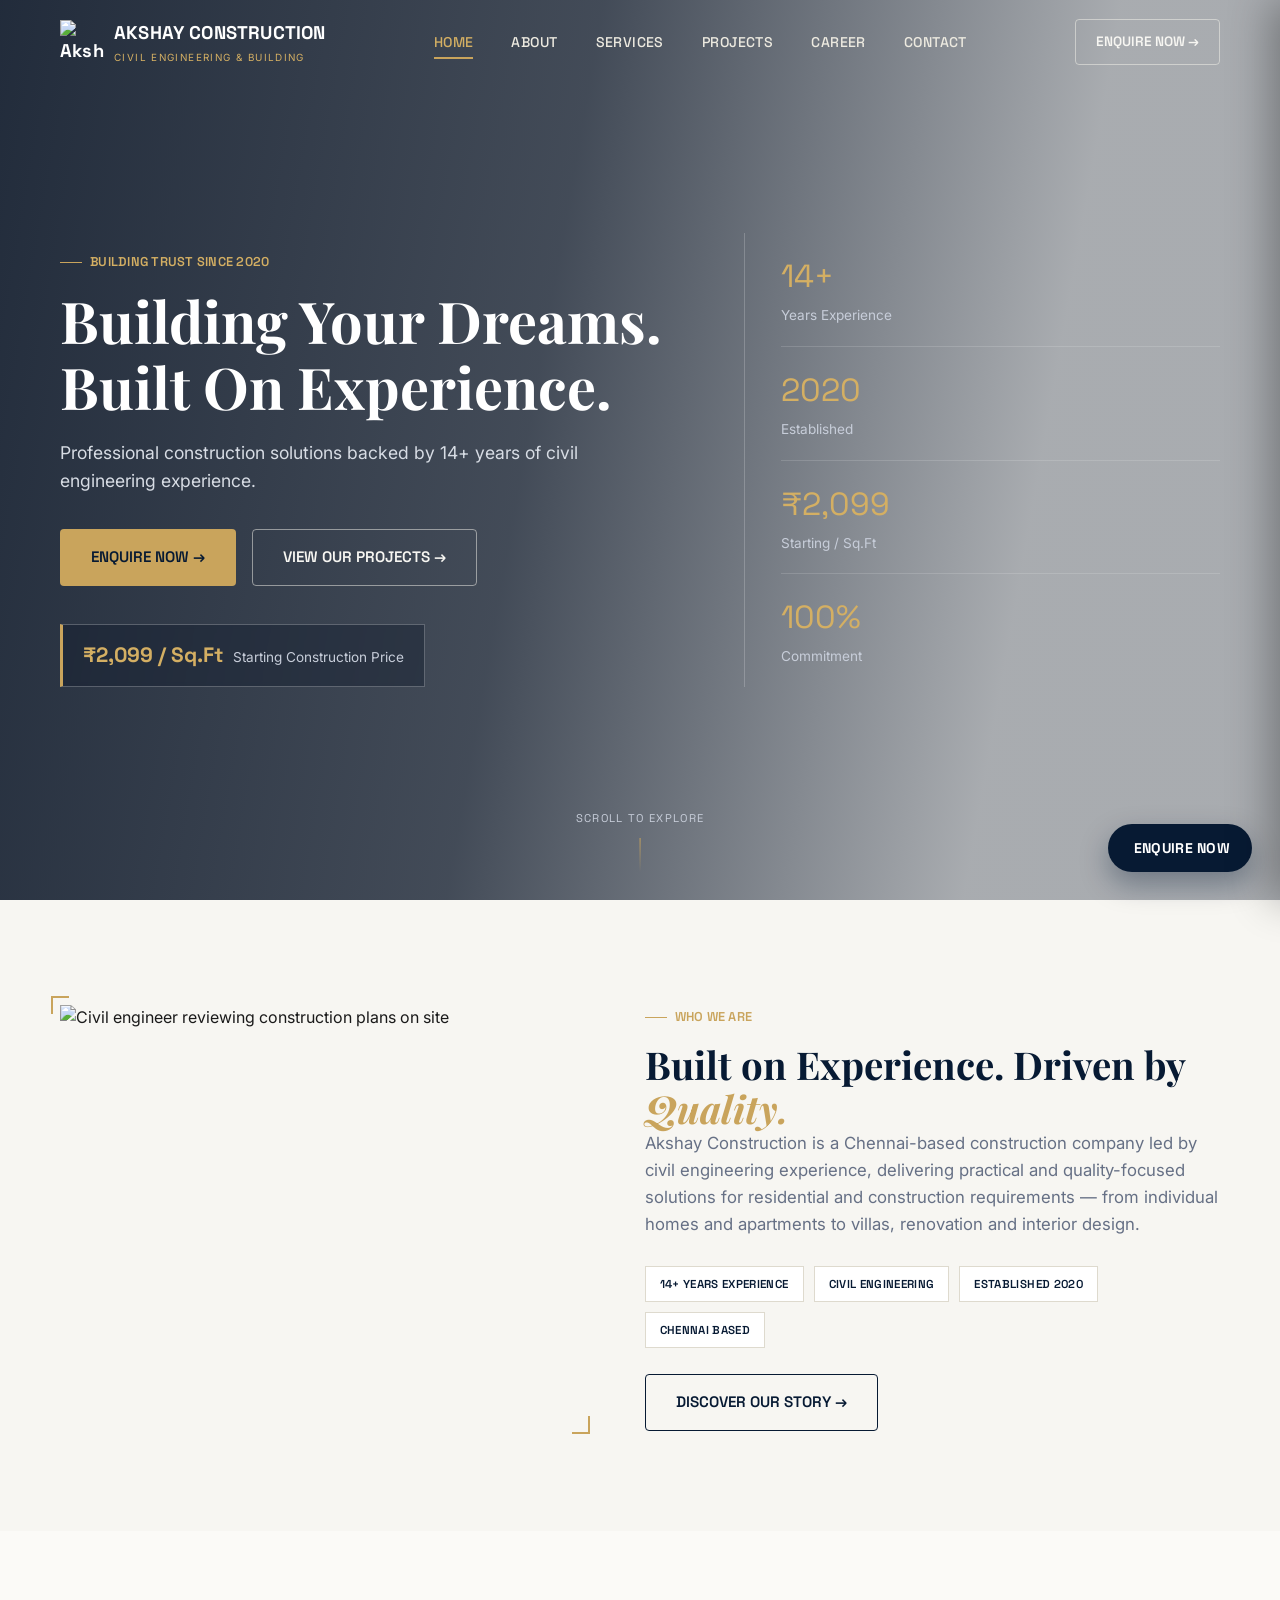
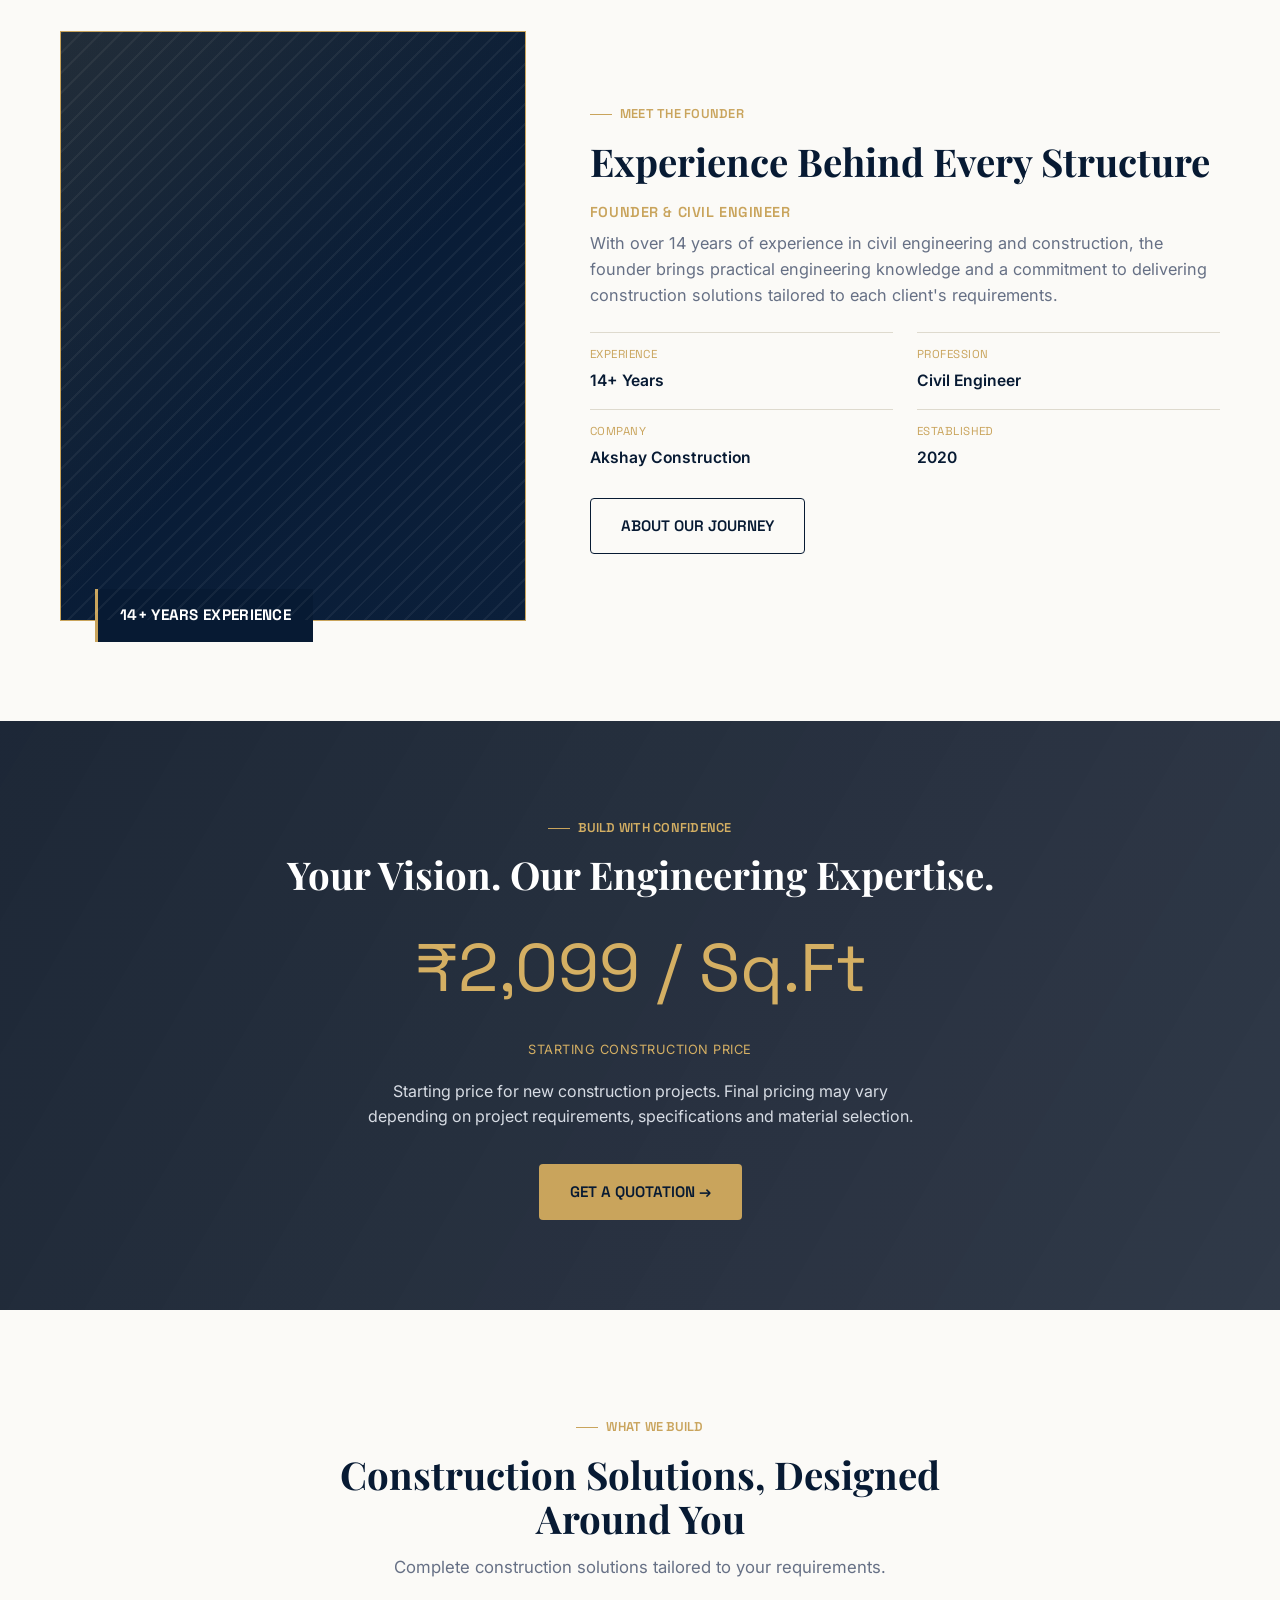
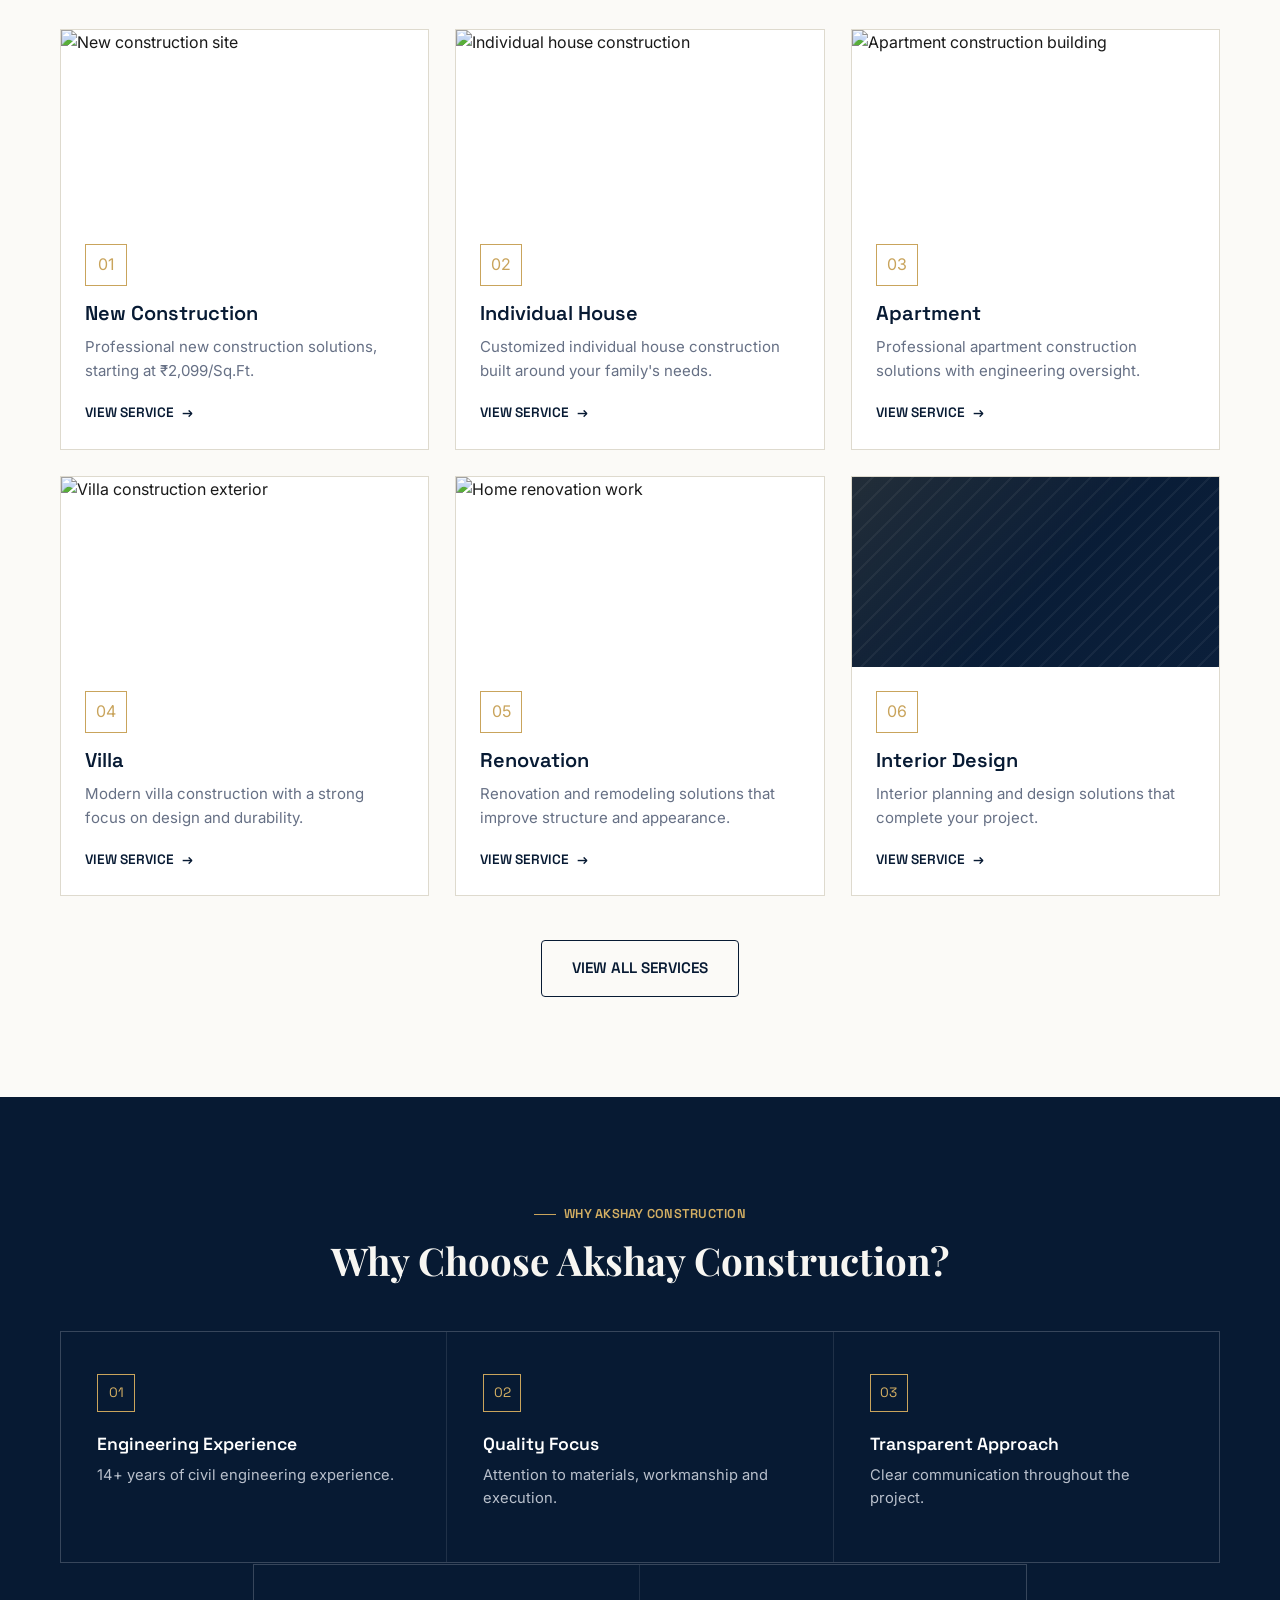
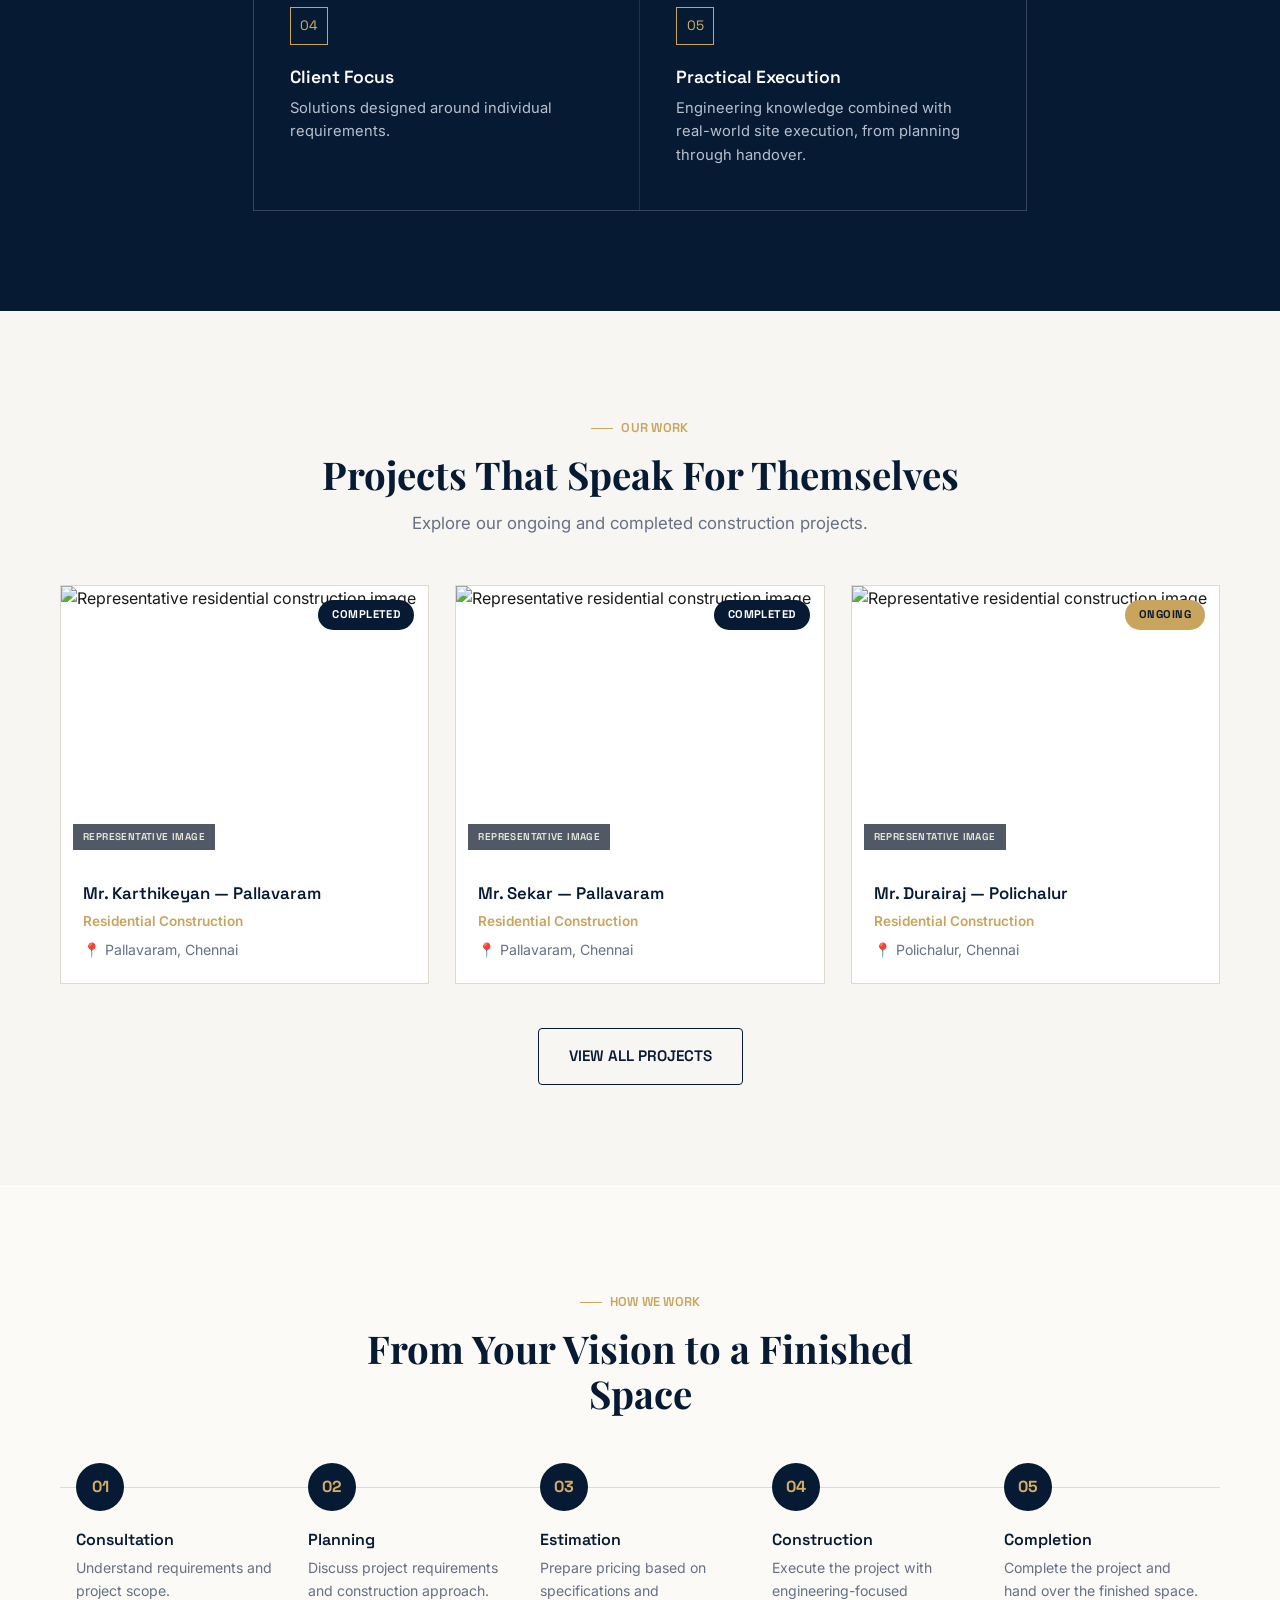
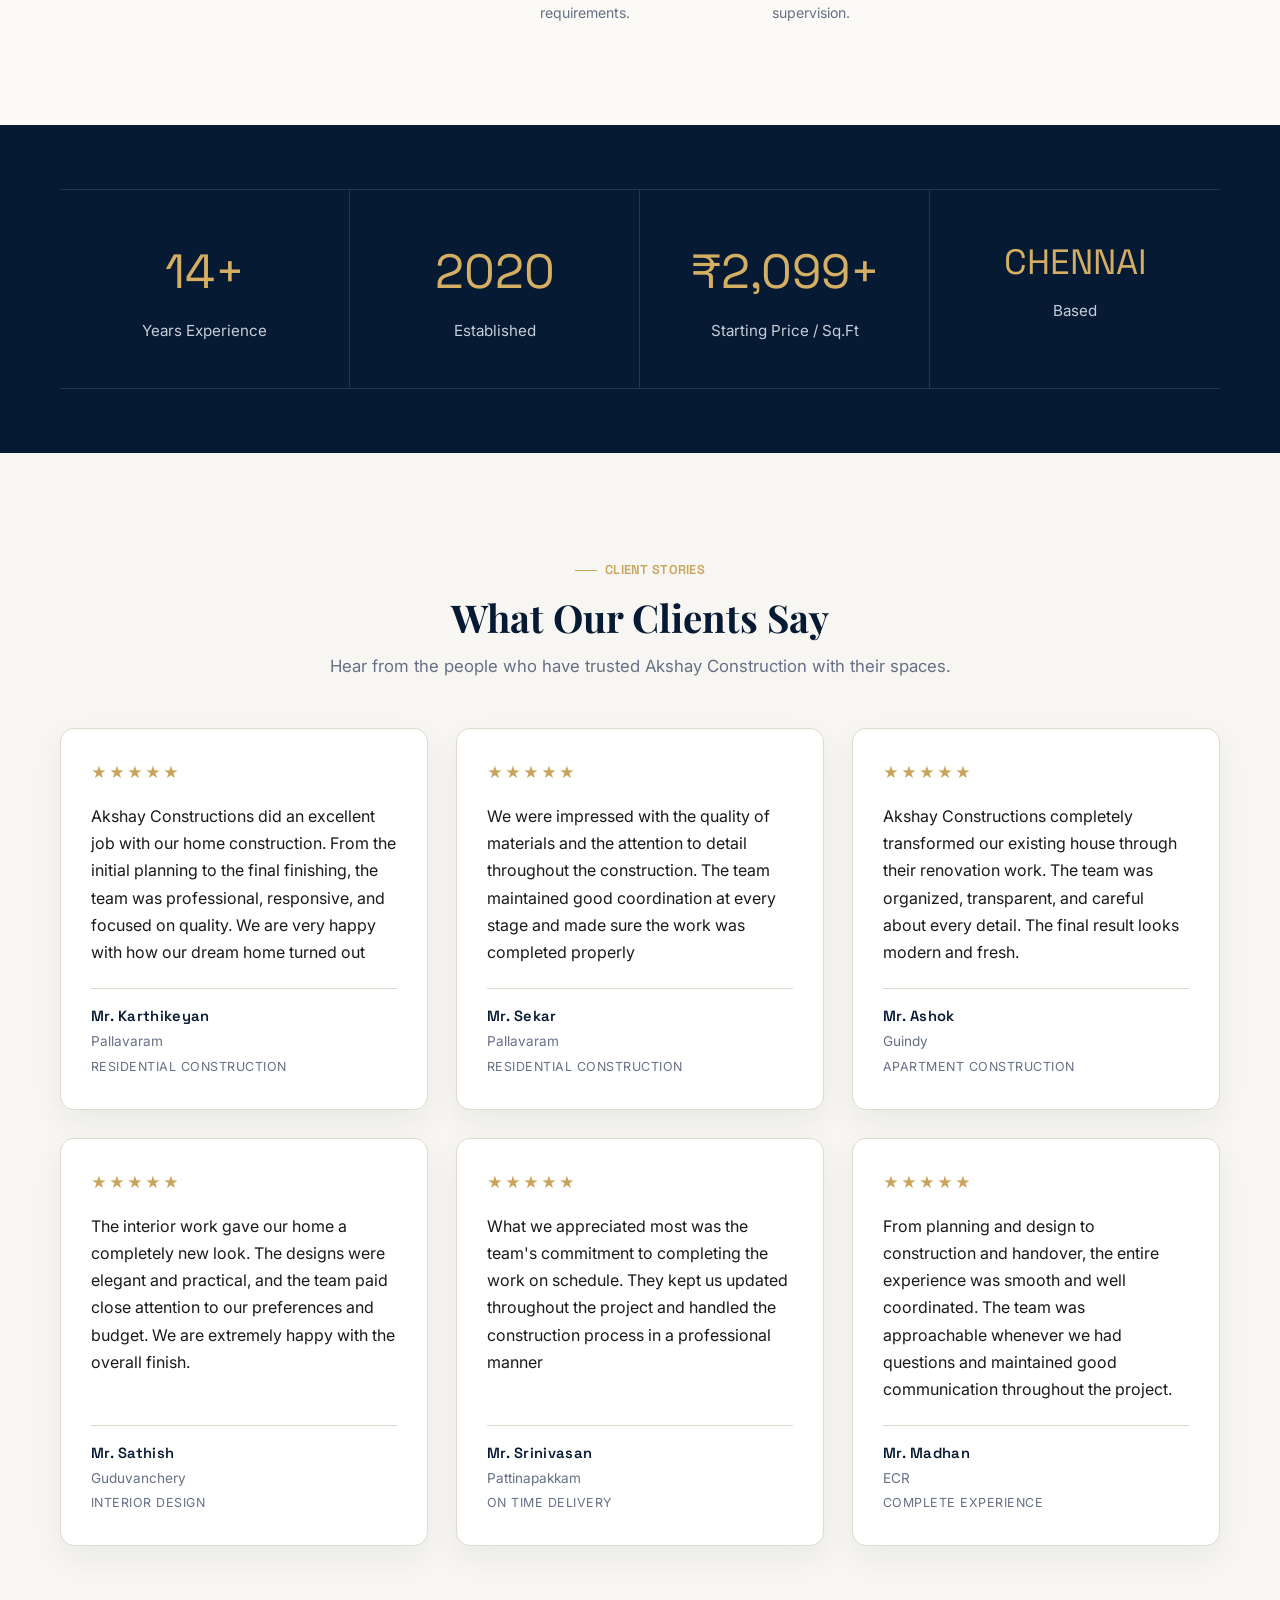
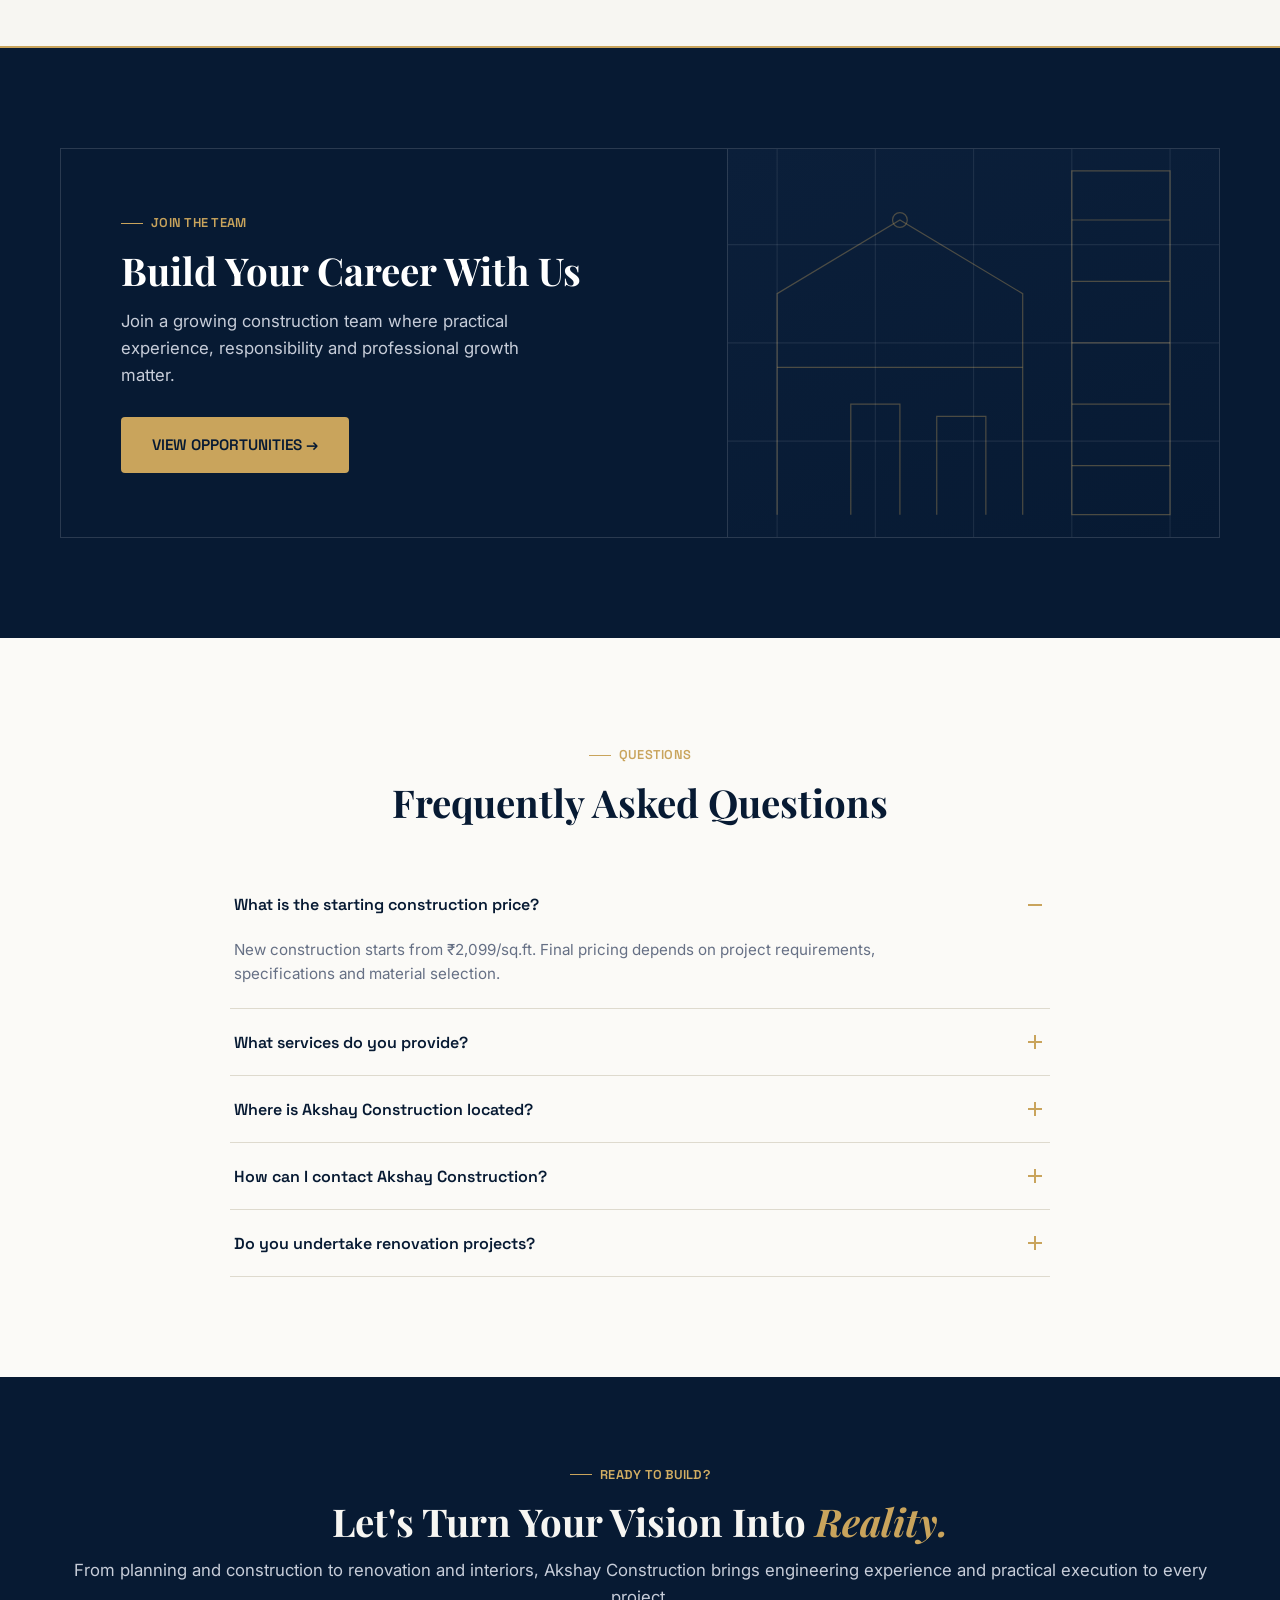
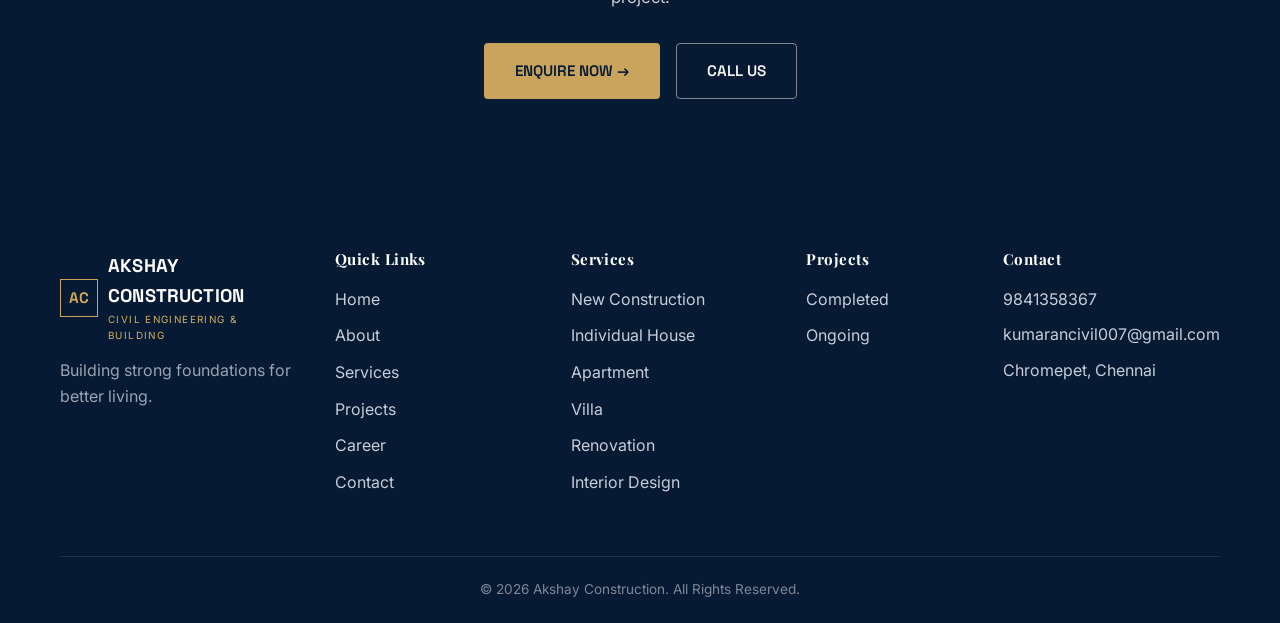
==== index.html @ 5a8a0b81 "Add files via upload" ====
<!DOCTYPE html>
<html lang="en">
<head>
<meta charset="UTF-8">
<meta name="viewport" content="width=device-width, initial-scale=1.0">
<title>Akshay Construction | House Construction &amp; Civil Contractor in Chennai</title>
<meta name="description" content="Akshay Construction is a Chennai-based civil construction company offering new construction, individual houses, apartments, villas, renovation and interior design services with 14+ years of civil engineering experience.">
<link rel="canonical" href="https://www.akshayconstruction.in/">

<meta property="og:type" content="website">
<meta property="og:title" content="Akshay Construction | House Construction & Civil Contractor in Chennai">
<meta property="og:description" content="Chennai-based civil construction company with 14+ years of civil engineering experience. New construction, renovation, villas, apartments &amp; interior design.">
<meta property="og:image" content="assets/images/home/hero.jpg">
<meta property="og:url" content="https://www.akshayconstruction.in/">
<meta name="twitter:card" content="summary_large_image">
<meta name="twitter:title" content="Akshay Construction | Civil Contractor in Chennai">
<meta name="twitter:description" content="New construction, individual houses, apartments, villas, renovation &amp; interior design in Chennai. 14+ years of civil engineering experience.">

<link rel="icon" href="images/logo1.jpeg" type="image/png">
<link rel="stylesheet" href="css/global.css">
<link rel="stylesheet" href="css/home.css">

<script type="application/ld+json">
{
  "@context": "https://schema.org",
  "@type": "GeneralContractor",
  "name": "Akshay Construction",
  "image": "assets/images/home/hero.jpg",
  "telephone": "+919841358367",
  "email": "kumarancivil007@gmail.com",
  "foundingDate": "2020",
  "address": {
    "@type": "PostalAddress",
    "streetAddress": "No. 7/18, Periyar Nagar 2nd Cross Street A, Kumarapuram",
    "addressLocality": "Chromepet, Chennai",
    "postalCode": "600044",
    "addressRegion": "Tamil Nadu",
    "addressCountry": "IN"
  },
  "areaServed": "Chennai, Tamil Nadu",
  "priceRange": "₹2,099/Sq.Ft onwards"
}
</script>
<script type="application/ld+json">
{
  "@context": "https://schema.org",
  "@type": "FAQPage",
  "mainEntity": [
    {"@type":"Question","name":"What is the starting construction price?","acceptedAnswer":{"@type":"Answer","text":"New construction starts from ₹2,099/sq.ft. Final pricing depends on project requirements, specifications and material selection."}},
    {"@type":"Question","name":"What services do you provide?","acceptedAnswer":{"@type":"Answer","text":"New construction, individual house construction, apartment construction, villa construction, renovation and interior design."}},
    {"@type":"Question","name":"Where is Akshay Construction located?","acceptedAnswer":{"@type":"Answer","text":"Akshay Construction is based in Kumarapuram, Chromepet, Chennai."}},
    {"@type":"Question","name":"How can I contact Akshay Construction?","acceptedAnswer":{"@type":"Answer","text":"You can call 9841358367, email kumarancivil007@gmail.com or contact the company through WhatsApp."}},
    {"@type":"Question","name":"Do you undertake renovation projects?","acceptedAnswer":{"@type":"Answer","text":"Yes. Renovation is one of the company's listed services."}}
  ]
}
</script>
</head>
<body class="page-home">

<!-- ================= NAVBAR ================= -->
<header class="navbar">
  <div class="container">
    <a href="index.html" class="brand">
      <img src="images/logo1.jpeg" alt="Akshay Construction Logo" class="brand-logo">
      <span>AKSHAY CONSTRUCTION<small>CIVIL ENGINEERING &amp; BUILDING</small></span>
    </a>
    <nav class="nav-links">
      <a href="index.html" class="active">HOME</a>
      <a href="about.html">ABOUT</a>
      <a href="services.html">SERVICES</a>
      <a href="projects.html">PROJECTS</a>
      <a href="career.html">CAREER</a>
      <a href="contact.html">CONTACT</a>
    </nav>
    <div class="nav-cta">
      <a href="contact.html" class="btn btn--outline-light btn--sm">ENQUIRE NOW &rarr;</a>
      <button class="hamburger" aria-label="Open menu"><span></span><span></span><span></span></button>
    </div>
  </div>
</header>

<div class="drawer-overlay"></div>
<aside class="mobile-drawer">
  <button class="drawer-close" aria-label="Close menu">&times;</button>
  <a href="index.html">HOME</a>
  <a href="about.html">ABOUT</a>
  <a href="services.html">SERVICES</a>
  <a href="projects.html">PROJECTS</a>
  <a href="career.html">CAREER</a>
  <a href="contact.html">CONTACT</a>
  <a href="tel:9841358367" class="btn btn--outline-light btn--block drawer-cta">CALL NOW</a>
  <a href="https://wa.me/919841358367?text=Hello%20Akshay%20Construction%2C%20I%20am%20interested%20in%20your%20construction%20services.%20I%20would%20like%20to%20know%20more%20about%20your%20services%20and%20quotation." class="btn btn--whatsapp btn--block" style="margin-top:10px;">WHATSAPP US</a>
</aside>

<!-- ================= HERO ================= -->
<section class="hero">
  <div class="container hero-grid">
    <div class="hero-copy">
      <span class="tag on-dark">BUILDING TRUST SINCE 2020</span>
      <h1>Building Your Dreams.<br>Built On Experience.</h1>
      <p class="lede">Professional construction solutions backed by 14+ years of civil engineering experience.</p>
      <div class="btn-row">
        <a href="contact.html" class="btn btn--gold">ENQUIRE NOW &rarr;</a>
        <a href="projects.html" class="btn btn--outline-light">VIEW OUR PROJECTS &rarr;</a>
      </div>
      <div class="hero-price">
        <strong>₹2,099 / Sq.Ft</strong>
        <span>Starting Construction Price</span>
      </div>
    </div>
    <div class="hero-stats">
      <div class="hero-stat"><span class="num">14+</span><span class="label">Years Experience</span></div>
      <div class="hero-stat"><span class="num">2020</span><span class="label">Established</span></div>
      <div class="hero-stat"><span class="num">₹2,099</span><span class="label">Starting / Sq.Ft</span></div>
      <div class="hero-stat"><span class="num">100%</span><span class="label">Commitment</span></div>
    </div>
  </div>
  <a href="#about-preview" class="scroll-cue" aria-label="Scroll to explore">
    <span>SCROLL TO EXPLORE</span>
    <span class="scroll-cue-line"></span>
  </a>
</section>

<!-- ================= ABOUT PREVIEW ================= -->
<section class="section section--alt" id="about-preview">
  <div class="container about-preview">
    <div class="about-preview-media tick-frame reveal">
      <img src="https://images.unsplash.com/photo-1581094794329-c8112a89af12?q=80&w=1200&auto=format&fit=crop" alt="Civil engineer reviewing construction plans on site">
    </div>
    <div class="about-preview-text reveal">
      <span class="tag">WHO WE ARE</span>
      <h2>Built on Experience. Driven by <span class="accent">Quality.</span></h2>
      <p>Akshay Construction is a Chennai-based construction company led by civil engineering experience, delivering practical and quality-focused solutions for residential and construction requirements — from individual homes and apartments to villas, renovation and interior design.</p>
      <div class="mini-highlights">
        <span>14+ YEARS EXPERIENCE</span>
        <span>CIVIL ENGINEERING</span>
        <span>ESTABLISHED 2020</span>
        <span>CHENNAI BASED</span>
      </div>
      <a href="about.html" class="btn btn--outline">DISCOVER OUR STORY &rarr;</a>
    </div>
  </div>
</section>

<!-- ================= FOUNDER ================= -->
<section class="section">
  <div class="container founder-section">
    <div class="founder-portrait-wrap reveal">
      <img src="images/founder.png" alt="Founder and Civil Engineer of Akshay Construction" loading="lazy">
      <div class="founder-badge">14+ YEARS EXPERIENCE</div>
    </div>
    <div class="founder-info reveal">
      <span class="tag">MEET THE FOUNDER</span>
      <h2>Experience Behind Every Structure</h2>
      <p class="role">FOUNDER &amp; CIVIL ENGINEER</p>
      <p class="desc">With over 14 years of experience in civil engineering and construction, the founder brings practical engineering knowledge and a commitment to delivering construction solutions tailored to each client's requirements.</p>
      <div class="founder-facts">
        <div><span class="f-label">EXPERIENCE</span><span class="f-value">14+ Years</span></div>
        <div><span class="f-label">PROFESSION</span><span class="f-value">Civil Engineer</span></div>
        <div><span class="f-label">COMPANY</span><span class="f-value">Akshay Construction</span></div>
        <div><span class="f-label">ESTABLISHED</span><span class="f-value">2020</span></div>
      </div>
      <a href="about.html" class="btn btn--outline">ABOUT OUR JOURNEY</a>
    </div>
  </div>
</section>

<!-- ================= FEATURED PRICE ================= -->
<section class="pricing-cta">
  <div class="container">
    <span class="tag on-dark" style="justify-content:center;">BUILD WITH CONFIDENCE</span>
    <h2>Your Vision. Our Engineering Expertise.</h2>
    <div class="price-big">₹2,099 / Sq.Ft</div>
    <p class="support" style="text-transform:uppercase;letter-spacing:0.04em;font-size:0.8rem;color:var(--gold-light);margin-bottom:18px;">Starting Construction Price</p>
    <p class="support">Starting price for new construction projects. Final pricing may vary depending on project requirements, specifications and material selection.</p>
    <div class="btn-row" style="justify-content:center;">
      <a href="contact.html" class="btn btn--gold">GET A QUOTATION &rarr;</a>
    </div>
  </div>
</section>

<!-- ================= SERVICES PREVIEW ================= -->
<section class="section">
  <div class="container">
    <div class="section-head center reveal">
      <span class="tag">WHAT WE BUILD</span>
      <h2>Construction Solutions, Designed Around You</h2>
      <p>Complete construction solutions tailored to your requirements.</p>
    </div>
    <div class="services-grid">
      <article class="service-card reveal">
        <div class="service-card-media"><img src="https://images.unsplash.com/photo-1503387762-592deb58ef4e?q=80&w=800&auto=format&fit=crop" alt="New construction site"></div>
        <div class="service-card-body">
          <div class="service-icon">01</div>
          <h3>New Construction</h3>
          <p>Professional new construction solutions, starting at ₹2,099/Sq.Ft.</p>
          <a href="services.html" class="service-link">VIEW SERVICE <span class="arrow">&rarr;</span></a>
        </div>
      </article>
      <article class="service-card reveal">
        <div class="service-card-media"><img src="https://images.unsplash.com/photo-1600585154340-be6161a56a0c?q=80&w=800&auto=format&fit=crop" alt="Individual house construction"></div>
        <div class="service-card-body">
          <div class="service-icon">02</div>
          <h3>Individual House</h3>
          <p>Customized individual house construction built around your family's needs.</p>
          <a href="services.html" class="service-link">VIEW SERVICE <span class="arrow">&rarr;</span></a>
        </div>
      </article>
      <article class="service-card reveal">
        <div class="service-card-media"><img src="https://images.unsplash.com/photo-1545324418-cc1a3fa10c00?q=80&w=800&auto=format&fit=crop" alt="Apartment construction building"></div>
        <div class="service-card-body">
          <div class="service-icon">03</div>
          <h3>Apartment</h3>
          <p>Professional apartment construction solutions with engineering oversight.</p>
          <a href="services.html" class="service-link">VIEW SERVICE <span class="arrow">&rarr;</span></a>
        </div>
      </article>
      <article class="service-card reveal">
        <div class="service-card-media"><img src="https://images.unsplash.com/photo-1600566753190-17f0baa2a6c3?q=80&w=800&auto=format&fit=crop" alt="Villa construction exterior"></div>
        <div class="service-card-body">
          <div class="service-icon">04</div>
          <h3>Villa</h3>
          <p>Modern villa construction with a strong focus on design and durability.</p>
          <a href="services.html" class="service-link">VIEW SERVICE <span class="arrow">&rarr;</span></a>
        </div>
      </article>
      <article class="service-card reveal">
        <div class="service-card-media"><img src="https://images.unsplash.com/photo-1600607687920-4e2a09cf159d?q=80&w=800&auto=format&fit=crop" alt="Home renovation work"></div>
        <div class="service-card-body">
          <div class="service-icon">05</div>
          <h3>Renovation</h3>
          <p>Renovation and remodeling solutions that improve structure and appearance.</p>
          <a href="services.html" class="service-link">VIEW SERVICE <span class="arrow">&rarr;</span></a>
        </div>
      </article>
      <article class="service-card reveal">
        <div class="service-card-media"><img src="https://images.unsplash.com/photo-1746517757473-7c88850e539b?q=80&w=800&auto=format&fit=crop" alt="Interior design planning" loading="lazy" onerror="this.closest('.service-card-media').classList.add('img-fallback')"></div>
        <div class="service-card-body">
          <div class="service-icon">06</div>
          <h3>Interior Design</h3>
          <p>Interior planning and design solutions that complete your project.</p>
          <a href="services.html" class="service-link">VIEW SERVICE <span class="arrow">&rarr;</span></a>
        </div>
      </article>
    </div>
    <div class="section-foot">
      <a href="services.html" class="btn btn--outline">VIEW ALL SERVICES</a>
    </div>
  </div>
</section>

<!-- ================= WHY CHOOSE US ================= -->
<section class="section section--dark">
  <div class="container">
    <div class="section-head center reveal">
      <span class="tag on-dark">WHY AKSHAY CONSTRUCTION</span>
      <h2>Why Choose Akshay Construction?</h2>
    </div>
    <div class="why-row why-row-top">
      <div class="why-card reveal"><div class="why-num">01</div><h3>Engineering Experience</h3><p>14+ years of civil engineering experience.</p></div>
      <div class="why-card reveal"><div class="why-num">02</div><h3>Quality Focus</h3><p>Attention to materials, workmanship and execution.</p></div>
      <div class="why-card reveal"><div class="why-num">03</div><h3>Transparent Approach</h3><p>Clear communication throughout the project.</p></div>
    </div>
    <div class="why-row why-row-bottom">
      <div class="why-card reveal"><div class="why-num">04</div><h3>Client Focus</h3><p>Solutions designed around individual requirements.</p></div>
      <div class="why-card reveal"><div class="why-num">05</div><h3>Practical Execution</h3><p>Engineering knowledge combined with real-world site execution, from planning through handover.</p></div>
    </div>
  </div>
</section>

<!-- ================= PROJECTS PREVIEW ================= -->
<section class="section section--alt">
  <div class="container">
    <div class="section-head center reveal">
      <span class="tag">OUR WORK</span>
      <h2>Projects That Speak For Themselves</h2>
      <p>Explore our ongoing and completed construction projects.</p>
    </div>
    <div class="projects-preview-grid">
      <article class="project-card reveal">
        <div class="project-card-media">
          <img src="https://images.unsplash.com/photo-1600585154526-990dced4db0d?q=80&w=900&auto=format&fit=crop" alt="Representative residential construction image">
          <span class="img-note">REPRESENTATIVE IMAGE</span>
          <span class="badge badge--completed">COMPLETED</span>
        </div>
        <div class="project-card-body">
          <h3>Mr. Karthikeyan — Pallavaram</h3>
          <p class="project-category">Residential Construction</p>
          <p class="project-location">📍 Pallavaram, Chennai</p>
        </div>
      </article>
      <article class="project-card reveal">
        <div class="project-card-media">
          <img src="https://images.unsplash.com/photo-1570129477492-45c003edd2be?q=80&w=900&auto=format&fit=crop" alt="Representative residential construction image">
          <span class="img-note">REPRESENTATIVE IMAGE</span>
          <span class="badge badge--completed">COMPLETED</span>
        </div>
        <div class="project-card-body">
          <h3>Mr. Sekar — Pallavaram</h3>
          <p class="project-category">Residential Construction</p>
          <p class="project-location">📍 Pallavaram, Chennai</p>
        </div>
      </article>
      <article class="project-card reveal">
        <div class="project-card-media">
          <img src="https://images.unsplash.com/photo-1541976590-713941681591?q=80&w=900&auto=format&fit=crop" alt="Representative residential construction image">
          <span class="img-note">REPRESENTATIVE IMAGE</span>
          <span class="badge badge--ongoing">ONGOING</span>
        </div>
        <div class="project-card-body">
          <h3>Mr. Durairaj — Polichalur</h3>
          <p class="project-category">Residential Construction</p>
          <p class="project-location">📍 Polichalur, Chennai</p>
        </div>
      </article>
    </div>
    <div class="section-foot">
      <a href="projects.html" class="btn btn--outline">VIEW ALL PROJECTS</a>
    </div>
  </div>
</section>

<!-- ================= PROCESS ================= -->
<section class="section">
  <div class="container">
    <div class="section-head center reveal">
      <span class="tag">HOW WE WORK</span>
      <h2>From Your Vision to a Finished Space</h2>
    </div>
    <div class="process-track">
      <div class="process-step reveal"><div class="process-num">01</div><h3>Consultation</h3><p>Understand requirements and project scope.</p></div>
      <div class="process-step reveal"><div class="process-num">02</div><h3>Planning</h3><p>Discuss project requirements and construction approach.</p></div>
      <div class="process-step reveal"><div class="process-num">03</div><h3>Estimation</h3><p>Prepare pricing based on specifications and requirements.</p></div>
      <div class="process-step reveal"><div class="process-num">04</div><h3>Construction</h3><p>Execute the project with engineering-focused supervision.</p></div>
      <div class="process-step reveal"><div class="process-num">05</div><h3>Completion</h3><p>Complete the project and hand over the finished space.</p></div>
    </div>
  </div>
</section>

<!-- ================= STATISTICS ================= -->
<section class="section--tight section--dark">
  <div class="container">
    <div class="experience-strip">
      <div class="experience-item reveal"><span class="num" data-counter="14+">0</span><span class="label">Years Experience</span></div>
      <div class="experience-item reveal"><span class="num" data-counter="2020">0</span><span class="label">Established</span></div>
      <div class="experience-item reveal"><span class="num" data-counter="₹2,099+">₹0</span><span class="label">Starting Price / Sq.Ft</span></div>
      <div class="experience-item reveal"><span class="num" style="font-size:clamp(1.6rem,3vw,2.2rem);">CHENNAI</span><span class="label">Based</span></div>
    </div>
  </div>
</section>

<!-- ================= CLIENT STORIES (REVIEWS) =================
     Client reviews have not been verified/supplied yet. Rather than
     show placeholder/fake testimonials, this renders a polished,
     intentional-looking notice with a CTA. The moment real, verified
     reviews are supplied, add them to the `clientReviews` array in
     js/global.js — the review grid and cards below are already built
     to receive them and will render automatically. -->
<section class="section section--alt" id="client-reviews">
  <div class="container">
    <div class="section-head center reveal">
      <span class="tag" style="justify-content:center;">CLIENT STORIES</span>
      <h2>What Our Clients Say</h2>
      <p>Hear from the people who have trusted Akshay Construction with their spaces.</p>
    </div>
    <div class="review-grid" id="review-grid">
      <!-- Populated by js/global.js from `clientReviews`. -->
    </div>
  </div>
</section>

<!-- ================= CAREER PREVIEW ================= -->
<section class="section career-cta section--dark">
  <div class="container">
    <div class="career-cta-inner reveal">
      <div class="career-cta-text">
        <span class="tag">JOIN THE TEAM</span>
        <h2>Build Your Career With Us</h2>
        <p>Join a growing construction team where practical experience, responsibility and professional growth matter.</p>
        <div class="btn-row">
          <a href="career.html" class="btn btn--gold">VIEW OPPORTUNITIES &rarr;</a>
        </div>
      </div>
      <div class="career-cta-visual" aria-hidden="true">
        <svg viewBox="0 0 400 400" preserveAspectRatio="xMidYMid slice" xmlns="http://www.w3.org/2000/svg">
          <rect width="400" height="400" fill="none"/>
          <g stroke="rgba(201,164,92,0.35)" stroke-width="1" fill="none">
            <path d="M40 340 L40 160 L140 100 L240 160 L240 340" />
            <path d="M40 220 L240 220" />
            <path d="M100 340 L100 250 L140 250 L140 340" />
            <path d="M170 340 L170 260 L210 260 L210 340" />
            <circle cx="140" cy="100" r="6" />
            <path d="M280 60 L360 60 L360 340 L280 340 Z" />
            <path d="M280 100 L360 100 M280 150 L360 150 M280 200 L360 200 M280 250 L360 250 M280 300 L360 300" />
          </g>
          <g stroke="rgba(255,255,255,0.08)" stroke-width="1">
            <path d="M0 40 H400 M0 120 H400 M0 200 H400 M0 280 H400 M0 360 H400" />
            <path d="M40 0 V400 M120 0 V400 M200 0 V400 M280 0 V400 M360 0 V400" />
          </g>
        </svg>
      </div>
    </div>
  </div>
</section>

<!-- ================= FAQ ================= -->
<section class="section">
  <div class="container">
    <div class="section-head center reveal">
      <span class="tag">QUESTIONS</span>
      <h2>Frequently Asked Questions</h2>
    </div>
    <div class="faq-list reveal">
      <div class="accordion-item is-open">
        <button class="accordion-trigger">What is the starting construction price?<span class="plus"></span></button>
        <div class="accordion-panel"><p>New construction starts from ₹2,099/sq.ft. Final pricing depends on project requirements, specifications and material selection.</p></div>
      </div>
      <div class="accordion-item">
        <button class="accordion-trigger">What services do you provide?<span class="plus"></span></button>
        <div class="accordion-panel"><p>New construction, individual house construction, apartment construction, villa construction, renovation and interior design.</p></div>
      </div>
      <div class="accordion-item">
        <button class="accordion-trigger">Where is Akshay Construction located?<span class="plus"></span></button>
        <div class="accordion-panel"><p>Akshay Construction is based in Kumarapuram, Chromepet, Chennai.</p></div>
      </div>
      <div class="accordion-item">
        <button class="accordion-trigger">How can I contact Akshay Construction?<span class="plus"></span></button>
        <div class="accordion-panel"><p>You can call 9841358367, email kumarancivil007@gmail.com or contact the company through WhatsApp.</p></div>
      </div>
      <div class="accordion-item">
        <button class="accordion-trigger">Do you undertake renovation projects?<span class="plus"></span></button>
        <div class="accordion-panel"><p>Yes. Renovation is one of the company's listed services.</p></div>
      </div>
    </div>
  </div>
</section>

<!-- ================= FINAL CTA ================= -->
<section class="final-cta section--dark">
  <div class="container">
    <span class="tag on-dark" style="justify-content:center;">READY TO BUILD?</span>
    <h2 class="reveal">Let's Turn Your Vision Into <span class="accent">Reality.</span></h2>
    <p class="reveal">From planning and construction to renovation and interiors, Akshay Construction brings engineering experience and practical execution to every project.</p>
    <div class="btn-row reveal" style="justify-content:center;">
      <a href="contact.html" class="btn btn--gold">ENQUIRE NOW &rarr;</a>
      <a href="tel:9841358367" class="btn btn--outline-light">CALL US</a>
    </div>
  </div>
</section>

<!-- ================= FOOTER ================= -->
<footer class="site-footer">
  <div class="container">
    <div class="footer-grid footer-grid--5">
      <div class="footer-brand">
        <div class="brand"><span class="brand-mark">AC</span><span>AKSHAY CONSTRUCTION<small>CIVIL ENGINEERING &amp; BUILDING</small></span></div>
        <p>Building strong foundations for better living.</p>
      </div>
      <div class="footer-col">
        <h4>Quick Links</h4>
        <ul>
          <li><a href="index.html">Home</a></li>
          <li><a href="about.html">About</a></li>
          <li><a href="services.html">Services</a></li>
          <li><a href="projects.html">Projects</a></li>
          <li><a href="career.html">Career</a></li>
          <li><a href="contact.html">Contact</a></li>
        </ul>
      </div>
      <div class="footer-col">
        <h4>Services</h4>
        <ul>
          <li><a href="services.html">New Construction</a></li>
          <li><a href="services.html">Individual House</a></li>
          <li><a href="services.html">Apartment</a></li>
          <li><a href="services.html">Villa</a></li>
          <li><a href="services.html">Renovation</a></li>
          <li><a href="services.html">Interior Design</a></li>
        </ul>
      </div>
      <div class="footer-col">
        <h4>Projects</h4>
        <ul>
          <li><a href="projects.html?filter=completed">Completed</a></li>
          <li><a href="projects.html?filter=ongoing">Ongoing</a></li>
        </ul>
      </div>
      <div class="footer-col">
        <h4>Contact</h4>
        <p><a href="tel:9841358367">9841358367</a></p>
        <p><a href="mailto:kumarancivil007@gmail.com">kumarancivil007@gmail.com</a></p>
        <p>Chromepet, Chennai</p>
      </div>
    </div>
    <div class="footer-bottom">&copy; 2026 Akshay Construction. All Rights Reserved.</div>
  </div>
</footer>

<!-- ================= FLOATING WIDGET ================= -->
<div class="floating-widget" id="floatingWidget">
  <div class="fw-options" id="fwOptions">
    <a class="fw-btn fw-whatsapp" href="https://wa.me/919841358367?text=Hello%20Akshay%20Construction%2C%20I%20am%20interested%20in%20your%20construction%20services.%20I%20would%20like%20to%20know%20more%20about%20your%20services%20and%20quotation." aria-label="Chat on WhatsApp">
      <svg class="fw-icon" viewBox="0 0 24 24" fill="currentColor"><path d="M12 2C6.48 2 2 6.48 2 12c0 1.85.5 3.58 1.36 5.07L2 22l5.08-1.33A9.94 9.94 0 0012 22c5.52 0 10-4.48 10-10S17.52 2 12 2zm0 18c-1.6 0-3.1-.42-4.4-1.16l-.31-.18-3.12.82.83-3.04-.2-.32A7.94 7.94 0 014 12c0-4.41 3.59-8 8-8s8 3.59 8 8-3.59 8-8 8zm4.4-5.98c-.24-.12-1.43-.7-1.65-.78-.22-.08-.38-.12-.54.12-.16.24-.62.78-.76.94-.14.16-.28.18-.52.06-.24-.12-1.02-.38-1.94-1.2-.72-.64-1.2-1.43-1.34-1.67-.14-.24-.02-.37.1-.49.11-.11.24-.28.36-.42.12-.14.16-.24.24-.4.08-.16.04-.3-.02-.42-.06-.12-.54-1.3-.74-1.78-.2-.47-.4-.4-.54-.41h-.46c-.16 0-.42.06-.64.3-.22.24-.84.82-.84 2s.86 2.32.98 2.48c.12.16 1.7 2.6 4.12 3.64.58.25 1.03.4 1.38.51.58.18 1.11.16 1.53.1.47-.07 1.43-.58 1.63-1.15.2-.57.2-1.06.14-1.15-.06-.1-.22-.16-.46-.28z"/></svg>
      <span class="fw-label">WhatsApp</span>
    </a>
    <a class="fw-btn fw-call" href="tel:9841358367" aria-label="Call Akshay Construction">
      <svg class="fw-icon" viewBox="0 0 24 24" fill="currentColor"><path d="M6.6 10.8c1.4 2.8 3.8 5.1 6.6 6.6l2.2-2.2c.3-.3.7-.4 1-.2 1.1.4 2.3.6 3.6.6.6 0 1 .4 1 1V20c0 .6-.4 1-1 1C10.6 21 3 13.4 3 4c0-.6.4-1 1-1h3.5c.6 0 1 .4 1 1 0 1.2.2 2.5.6 3.6.1.4 0 .8-.2 1l-2.3 2.2z"/></svg>
      <span class="fw-label">Call</span>
    </a>
    <a class="fw-btn fw-email" href="mailto:kumarancivil007@gmail.com" aria-label="Email Akshay Construction">
      <svg class="fw-icon" viewBox="0 0 24 24" fill="currentColor"><path d="M20 4H4c-1.1 0-2 .9-2 2v12c0 1.1.9 2 2 2h16c1.1 0 2-.9 2-2V6c0-1.1-.9-2-2-2zm0 4-8 5-8-5V6l8 5 8-5v2z"/></svg>
      <span class="fw-label">Email</span>
    </a>
  </div>
  <button class="fw-main" id="fwToggle" aria-expanded="false" aria-controls="fwOptions">
    <svg class="fw-icon fw-icon-plus" viewBox="0 0 24 24" fill="currentColor"><path d="M11 4h2v7h7v2h-7v7h-2v-7H4v-2h7z"/></svg>
    <span class="fw-label">ENQUIRE NOW</span>
  </button>
</div>

<script src="js/global.js"></script>
</body>
</html>
---- css/global.css ----
/* =========================================================
   AKSHAY CONSTRUCTION — GLOBAL DESIGN SYSTEM
   Design language: engineering drawing / site-plan vernacular.
   Thin rule lines, corner ticks, coordinate-style tags —
   drawn from the world of civil engineering drafting rather
   than generic template chrome.
   ========================================================= */

@import url('https://fonts.googleapis.com/css2?family=Playfair+Display:ital,wght@0,600;0,700;1,600;1,700&family=Space+Grotesk:wght@400;500;600;700&family=Inter:wght@400;500;600;700&display=swap');

:root{
  /* ---- Color tokens ---- */
  --navy-900:#071A33;
  --navy-800:#0B1F3A;
  --navy-700:#132B4E;
  --off-white:#F7F6F2;
  --paper:#FBFAF7;
  --gray-200:#E7E4DC;
  --gray-400:#C3BFB4;
  --ink:#1A1A1A;
  --ink-soft:#667085;
  --gold:#C9A45C;
  --gold-light:#D4AF63;
  --line:#DEDACE;
  --success:#3E7A4E;

  /* ---- Type ---- */
  --font-display:'Playfair Display', 'Space Grotesk', serif;
  --font-head:'Space Grotesk', 'Inter', sans-serif;
  --font-body:'Inter', sans-serif;

  /* ---- Layout ---- */
  --container:1320px;
  --radius-s:4px;
  --radius-m:8px;
  --nav-h:84px;
}

*,*::before,*::after{ box-sizing:border-box; }
html{ scroll-behavior:smooth; }

body{
  margin:0;
  font-family:var(--font-body);
  color:var(--ink);
  background:var(--paper);
  line-height:1.6;
  -webkit-font-smoothing:antialiased;
}

img{ max-width:100%; display:block; }
a{ color:inherit; text-decoration:none; }
ul{ list-style:none; margin:0; padding:0; }
button{ font-family:inherit; cursor:pointer; }
input,textarea,select{ font-family:inherit; font-size:1rem; }

/* Global alignment system: every section shares this one container so
   content width, left/right margins and heading widths line up across
   the whole site (Client Stories, Career, Process, Values, Why Us…). */
.container{
  width:min(100% - 120px, var(--container));
  margin-inline:auto;
}
@media (max-width: 1024px){
  .container{ width:min(100% - 64px, 1200px); }
}
@media (max-width: 767px){
  .container{ width:min(100% - 32px, 1200px); }
}

h1,h2,h3,h4{
  font-family:var(--font-display);
  color:var(--navy-900);
  line-height:1.15;
  margin:0;
  font-weight:700;
}

h1{ font-size:clamp(2.2rem,4.6vw,3.6rem); }
h2{ font-size:clamp(1.7rem,3vw,2.4rem); }
h3{ font-size:1.25rem; font-family:var(--font-head); font-weight:600; }

p{ margin:0; }

.accent{
  font-style:italic;
  color:var(--gold);
}

@media (prefers-reduced-motion: reduce){
  *{ animation:none !important; transition:none !important; scroll-behavior:auto !important; }
}

/* ---------------------------------------------------------
   Structural device: measurement tag (coordinate-plan style)
   used instead of a generic tracked-out ALL-CAPS eyebrow bar.
   --------------------------------------------------------- */
.tag{
  display:inline-flex;
  align-items:center;
  gap:8px;
  font-family:var(--font-head);
  font-size:0.8rem;
  letter-spacing:0.02em;
  color:var(--gold);
  font-weight:600;
  margin-bottom:14px;
}
.tag::before{
  content:'';
  width:22px;
  height:1px;
  background:var(--gold);
  display:inline-block;
}
.tag.on-dark{ color:var(--gold-light); }

.section{ padding-block:100px; }
.section--tight{ padding-block:64px; }
.section--dark{ background:var(--navy-900); color:var(--off-white); }
.section--dark h2, .section--dark h3{ color:var(--off-white); }
.section--alt{ background:var(--off-white); }

/* Consistent vertical rhythm across the whole site — desktop / tablet / mobile. */
@media (max-width: 1024px){
  .section{ padding-block:80px; }
  .section--tight{ padding-block:52px; }
}
@media (max-width: 767px){
  .section{ padding-block:60px; }
  .section--tight{ padding-block:40px; }
  .section-head{ margin-bottom:32px; }
  .page-hero{ padding:calc(var(--nav-h) + 40px) 0 44px; }
  .pricing-cta{ padding-block:56px; }
  .final-cta{ padding-block:52px; }
}

.section-head{
  max-width:640px;
  margin-bottom:48px;
}
.section-head.center{
  margin-left:auto;
  margin-right:auto;
  text-align:center;
}
.section-head p{
  color:var(--ink-soft);
  margin-top:14px;
  font-size:1.05rem;
}
.section--dark .section-head p{ color:#C7CDD9; }

/* ---------------------------------------------------------
   Buttons
   --------------------------------------------------------- */
.btn{
  display:inline-flex;
  align-items:center;
  justify-content:center;
  gap:10px;
  padding:15px 30px;
  font-family:var(--font-head);
  font-weight:600;
  font-size:0.95rem;
  border-radius:var(--radius-s);
  border:1px solid transparent;
  transition:transform .25s ease, background .25s ease, color .25s ease, border-color .25s ease;
  white-space:nowrap;
}
.btn:active{ transform:translateY(1px); }

.btn--gold{
  background:var(--gold);
  color:var(--navy-900);
}
.btn--gold:hover{ background:var(--gold-light); }

.btn--outline{
  background:transparent;
  color:var(--navy-900);
  border-color:var(--navy-900);
}
.btn--outline:hover{ background:var(--navy-900); color:var(--off-white); }

.btn--outline-light{
  background:transparent;
  color:var(--off-white);
  border-color:rgba(246,243,236,0.5);
}
.btn--outline-light:hover{ background:var(--off-white); color:var(--navy-900); border-color:var(--off-white); }

.btn--whatsapp{
  background:#2CA24C;
  color:#fff;
}
.btn--whatsapp:hover{ background:#268F42; }

.btn--sm{ padding:11px 20px; font-size:0.85rem; }
.btn--block{ width:100%; }

.btn-row{
  display:flex;
  flex-wrap:wrap;
  gap:16px;
}

/* ---------------------------------------------------------
   Navbar
   --------------------------------------------------------- */
.navbar{
  position:fixed;
  top:0; left:0; right:0;
  height:var(--nav-h);
  z-index:1000;
  display:flex;
  align-items:center;
  transition:background .35s ease, box-shadow .35s ease, height .35s ease;
  background:transparent;
}
.navbar .container{
  display:flex;
  align-items:center;
  justify-content:space-between;
}
.navbar.is-scrolled{
  background:var(--navy-900);
  height:72px;
  box-shadow:0 8px 30px rgba(15,26,43,0.25);
}
/* pages other than home don't have a dark hero image behind the nav,
   so keep the bar solid from the start on those pages */
.navbar.is-solid{ background:var(--navy-900); }

.brand-logo{
  width:44px;
  height:44px;
  object-fit:contain;
  flex-shrink:0;
}
.brand{
  display:flex;
  align-items:center;
  gap:10px;
  flex-shrink:0;
  font-family:var(--font-head);
  font-weight:700;
  font-size:1.15rem;
  color:#fff;
  letter-spacing:0.01em;
}
.brand-mark{
  width:38px; height:38px;
  border:1.5px solid var(--gold);
  display:flex; align-items:center; justify-content:center;
  color:var(--gold);
  font-size:0.95rem;
  font-weight:700;
  flex-shrink:0;
}
.brand small{
  display:block;
  font-family:var(--font-body);
  font-weight:400;
  font-size:0.62rem;
  letter-spacing:0.14em;
  color:var(--gold-light);
  margin-top:2px;
}

.nav-links{
  display:flex;
  align-items:center;
  gap:38px;
  flex-shrink:0;
  white-space:nowrap;
}
.nav-links a{
  font-family:var(--font-head);
  font-size:0.88rem;
  font-weight:500;
  letter-spacing:0.03em;
  color:#EDEAE0;
  position:relative;
  padding:6px 0;
}
.nav-links a::after{
  content:'';
  position:absolute;
  left:0; bottom:0;
  width:0; height:2px;
  background:var(--gold);
  transition:width .25s ease;
}
.nav-links a:hover::after,
.nav-links a.active::after{ width:100%; }
.nav-links a.active{ color:var(--gold-light); }

.nav-cta{ display:flex; align-items:center; gap:14px; flex-shrink:0; white-space:nowrap; }

.hamburger{
  display:none;
  flex-direction:column;
  gap:5px;
  width:30px;
  background:none;
  border:none;
  padding:6px 0;
}
.hamburger span{
  height:2px;
  background:#fff;
  width:100%;
  transition:transform .3s ease, opacity .3s ease;
}
.hamburger.is-open span:nth-child(1){ transform:translateY(7px) rotate(45deg); }
.hamburger.is-open span:nth-child(2){ opacity:0; }
.hamburger.is-open span:nth-child(3){ transform:translateY(-7px) rotate(-45deg); }

.mobile-drawer{
  position:fixed;
  top:0; right:0;
  height:100vh;
  width:min(320px,84vw);
  background:var(--navy-900);
  z-index:1100;
  transform:translateX(100%);
  transition:transform .35s ease;
  padding:28px 26px;
  display:flex;
  flex-direction:column;
  gap:6px;
  box-shadow:-10px 0 40px rgba(0,0,0,0.3);
}
.mobile-drawer.is-open{ transform:translateX(0); }
.mobile-drawer a{
  color:#EDEAE0;
  font-family:var(--font-head);
  font-size:1.05rem;
  padding:14px 4px;
  border-bottom:1px solid rgba(255,255,255,0.08);
}
.drawer-close{
  align-self:flex-end;
  background:none;
  border:none;
  color:#fff;
  font-size:1.6rem;
  line-height:1;
  margin-bottom:10px;
}
.drawer-overlay{
  position:fixed; inset:0;
  background:rgba(15,26,43,0.55);
  z-index:1050;
  opacity:0;
  pointer-events:none;
  transition:opacity .3s ease;
}
.drawer-overlay.is-open{ opacity:1; pointer-events:auto; }

.drawer-cta{ margin-top:16px; }

@media (max-width: 960px){
  .nav-links, .nav-cta .btn--outline-light{ display:none; }
  .hamburger{ display:flex; }
  .nav-cta{ gap:10px; }
}

/* ---------------------------------------------------------
   Page hero (interior pages) — engineering plan strip
   --------------------------------------------------------- */
.page-hero{
  background:var(--navy-900);
  color:var(--off-white);
  padding:calc(var(--nav-h) + 70px) 0 70px;
  position:relative;
  overflow:hidden;
  background-size:cover;
  background-position:center;
}
.page-hero::after{
  content:'';
  position:absolute;
  right:-60px; top:-60px;
  width:260px; height:260px;
  border:1px solid rgba(216,167,92,0.25);
  border-radius:50%;
}
.page-hero::before{
  content:'';
  position:absolute; inset:0;
  background:linear-gradient(100deg, rgba(7,26,51,0.92) 0%, rgba(7,26,51,0.8) 55%, rgba(7,26,51,0.62) 100%);
  z-index:0;
}
.page-hero .container{ position:relative; z-index:1; }
.page-hero h1,
.page-hero .tag,
.page-hero .breadcrumb,
.page-hero .breadcrumb a{
  color:#fff;
}
.breadcrumb{
  font-family:var(--font-head);
  font-size:0.85rem;
  color:var(--gold-light);
  margin-top:10px;
  letter-spacing:0.02em;
}
.breadcrumb a{ color:#C7CDD9; }
.breadcrumb a:hover{ color:#fff; }

/* ---------------------------------------------------------
   Cards — generic base, module specific styling in own CSS
   --------------------------------------------------------- */
.card{
  background:#fff;
  border:1px solid var(--line);
}

/* Corner-tick decoration used on media/images to nod to survey markers */
.tick-frame{ position:relative; }
.tick-frame::before,
.tick-frame::after{
  content:'';
  position:absolute;
  width:18px; height:18px;
  border-top:2px solid var(--gold);
  border-left:2px solid var(--gold);
  top:-9px; left:-9px;
  z-index:2;
}
.tick-frame::after{
  top:auto; left:auto;
  bottom:-9px; right:-9px;
  border-top:none; border-left:none;
  border-bottom:2px solid var(--gold);
  border-right:2px solid var(--gold);
}

/* ---------------------------------------------------------
   Project card — shared by Home preview + Projects page
   --------------------------------------------------------- */
.project-card{
  background:#fff;
  border:1px solid var(--line);
  overflow:hidden;
  transition:transform .3s ease, box-shadow .3s ease;
}
.project-card:hover{
  transform:translateY(-6px);
  box-shadow:0 20px 44px rgba(15,26,43,0.14);
}
.project-card-media{
  position:relative;
  aspect-ratio:4/3;
  overflow:hidden;
}
.project-card-media img{
  width:100%; height:100%; object-fit:cover;
  transition:transform .45s ease;
}
.project-card:hover .project-card-media img{ transform:scale(1.07); }
.img-note{
  position:absolute;
  left:12px; bottom:12px;
  background:rgba(15,26,43,0.72);
  color:#EDEAE0;
  font-family:var(--font-head);
  font-size:0.62rem;
  font-weight:600;
  letter-spacing:0.04em;
  padding:5px 10px;
}
.badge{
  position:absolute;
  top:14px; right:14px;
  padding:6px 14px;
  border-radius:30px;
  font-family:var(--font-head);
  font-size:0.7rem;
  font-weight:700;
  letter-spacing:0.04em;
  color:#fff;
  background:var(--navy-900);
}
.badge--completed{ background:var(--navy-900); color:#fff; }
.badge--ongoing{ background:var(--gold); color:var(--navy-900); }
.project-card-body{ padding:22px; }
.project-card-body h3{ font-size:1.05rem; margin-bottom:8px; }
.project-category{ color:var(--gold); font-size:0.85rem; font-weight:600; margin-bottom:6px; }
.project-location{ color:var(--ink-soft); font-size:0.88rem; }

/* ---------------------------------------------------------
   Floating contact widget
   --------------------------------------------------------- */
.floating-widget{
  position:fixed;
  right:28px;
  bottom:28px;
  z-index:900;
  display:flex;
  flex-direction:column;
  align-items:flex-end;
  gap:12px;
}
.fw-options{
  display:flex;
  flex-direction:column;
  align-items:flex-end;
  gap:10px;
  opacity:0;
  transform:translateY(8px);
  pointer-events:none;
  transition:opacity .25s ease, transform .25s ease;
}
.floating-widget.is-open .fw-options{
  opacity:1;
  transform:none;
  pointer-events:auto;
}
.fw-btn{
  display:flex;
  align-items:center;
  gap:10px;
  padding:12px 18px 12px 14px;
  border-radius:40px;
  font-family:var(--font-head);
  font-size:0.85rem;
  font-weight:600;
  color:#fff;
  box-shadow:0 10px 24px rgba(7,26,51,0.28);
  transition:transform .25s ease;
}
.fw-btn:hover{ transform:translateY(-2px); }
.fw-btn .fw-icon{
  width:22px; height:22px;
  flex-shrink:0;
}
.fw-btn.fw-whatsapp{ background:#2CA24C; }
.fw-btn.fw-call{ background:var(--navy-800); }
.fw-btn.fw-email{ background:var(--gold); color:var(--navy-900); }

.fw-main{
  display:flex;
  align-items:center;
  gap:10px;
  padding:15px 22px 15px 16px;
  border-radius:40px;
  border:none;
  font-family:var(--font-head);
  font-size:0.88rem;
  font-weight:700;
  letter-spacing:0.02em;
  color:#fff;
  background:var(--navy-900);
  box-shadow:0 12px 28px rgba(7,26,51,0.35);
  transition:transform .25s ease, background .25s ease;
}
.fw-main:hover{ background:var(--gold); color:var(--navy-900); }
.fw-main .fw-icon-plus{ transition:transform .3s ease; }
.floating-widget.is-open .fw-main .fw-icon-plus{ transform:rotate(45deg); }

.fw-label{ display:inline; white-space:nowrap; }

@media (max-width: 640px){
  .floating-widget{
    right:18px;
    bottom:calc(20px + env(safe-area-inset-bottom));
    gap:10px;
  }
  .fw-btn{ padding:0; width:50px; height:50px; border-radius:50%; justify-content:center; }
  .fw-main{ padding:0; width:58px; height:58px; border-radius:50%; justify-content:center; }
  .fw-label{ display:none; }
}

/* ---------------------------------------------------------
   Footer
   --------------------------------------------------------- */
.site-footer{
  background:var(--navy-900);
  color:#C7CDD9;
  padding:72px 0 0;
}
.footer-grid{
  display:grid;
  grid-template-columns:1.4fr 1fr 1fr 1.2fr;
  gap:40px;
  padding-bottom:50px;
  border-bottom:1px solid rgba(255,255,255,0.1);
}
.footer-brand .brand{ margin-bottom:14px; }
.footer-brand p{ color:#9AA3B2; max-width:280px; }
.footer-col h4{
  color:#fff;
  font-size:0.95rem;
  letter-spacing:0.03em;
  margin-bottom:18px;
}
.footer-col ul li{ margin-bottom:11px; }
.footer-col a:hover{ color:var(--gold-light); }
.footer-col p{ margin-bottom:10px; color:#C7CDD9; }
.footer-bottom{
  text-align:center;
  padding:22px 0;
  font-size:0.85rem;
  color:#7C8697;
}

@media (max-width: 860px){
  .footer-grid{ grid-template-columns:1fr 1fr; }
}
@media (max-width: 520px){
  .footer-grid{ grid-template-columns:1fr; }
}

/* ---------------------------------------------------------
   Scroll reveal
   --------------------------------------------------------- */
.reveal{
  opacity:0;
  transform:translateY(24px);
  transition:opacity .7s ease, transform .7s ease;
}
.reveal.is-visible{ opacity:1; transform:none; }

/* ---------------------------------------------------------
   Forms (shared: career + contact)
   --------------------------------------------------------- */
.form-grid{
  display:grid;
  grid-template-columns:1fr 1fr;
  gap:22px;
}
.form-grid .full{ grid-column:1 / -1; }
.field label{
  display:block;
  font-family:var(--font-head);
  font-size:0.85rem;
  font-weight:600;
  color:var(--navy-900);
  margin-bottom:8px;
}
.field input,
.field select,
.field textarea{
  width:100%;
  padding:13px 14px;
  border:1px solid var(--line);
  border-radius:var(--radius-s);
  background:#fff;
  color:var(--ink);
}
.field input:focus,
.field select:focus,
.field textarea:focus{
  outline:none;
  border-color:var(--gold);
  box-shadow:0 0 0 3px rgba(192,138,62,0.15);
}
.field textarea{ resize:vertical; min-height:120px; }
.field-file{
  border:1px dashed var(--line);
  border-radius:var(--radius-s);
  padding:18px;
  text-align:center;
  color:var(--ink-soft);
  font-size:0.9rem;
  cursor:pointer;
  background:#fff;
}
.field-file:hover{ border-color:var(--gold); }

.form-note{
  margin-top:14px;
  font-size:0.85rem;
  color:var(--ink-soft);
}
.form-success{
  display:none;
  margin-top:18px;
  padding:16px 18px;
  background:#EAF4EC;
  border:1px solid var(--success);
  color:var(--success);
  border-radius:var(--radius-s);
  font-size:0.92rem;
}
.form-success.is-visible{ display:block; }
.form-success.is-error{
  background:#FBEAEA;
  border-color:#B3413E;
  color:#B3413E;
}

@media (max-width: 700px){
  .form-grid{ grid-template-columns:1fr; }
}

/* ---------------------------------------------------------
   Experience / Statistics strip — shared by Home + About
   --------------------------------------------------------- */
.experience-strip{
  display:grid;
  grid-template-columns:repeat(4,1fr);
  border-top:1px solid rgba(255,255,255,0.12);
  border-bottom:1px solid rgba(255,255,255,0.12);
}
.experience-strip--3{ grid-template-columns:repeat(3,1fr); }
.experience-item{
  text-align:center;
  padding:44px 20px;
  border-right:1px solid rgba(255,255,255,0.12);
}
.experience-item:last-child{ border-right:none; }
.experience-item .num{
  font-family:var(--font-head);
  font-size:clamp(2.2rem,4vw,3rem);
  color:var(--gold-light);
  display:block;
  margin-bottom:8px;
}
.experience-item .label{ color:#C7CDD9; font-size:0.95rem; }

@media (max-width: 800px){
  .experience-strip{ grid-template-columns:repeat(2,1fr); }
  .experience-strip--3{ grid-template-columns:repeat(2,1fr); }
  .experience-item{ border-bottom:1px solid rgba(255,255,255,0.12); }
  .experience-item:nth-child(2n){ border-right:none; }
}
@media (max-width: 480px){
  .experience-strip{ grid-template-columns:1fr; }
  .experience-item{ border-right:none; }
}

/* ---------------------------------------------------------
   Scroll cue (hero)
   --------------------------------------------------------- */
.scroll-cue{
  position:absolute;
  left:50%;
  bottom:28px;
  transform:translateX(-50%);
  display:flex;
  flex-direction:column;
  align-items:center;
  gap:10px;
  color:#C7CDD9;
  font-family:var(--font-head);
  font-size:0.7rem;
  letter-spacing:0.12em;
}
.scroll-cue-line{
  width:1px;
  height:34px;
  background:linear-gradient(to bottom, var(--gold), transparent);
  position:relative;
  overflow:hidden;
}
.scroll-cue-line::after{
  content:'';
  position:absolute;
  left:0; top:-34px;
  width:100%; height:34px;
  background:var(--gold-light);
  animation:scrollDrop 1.8s ease-in-out infinite;
}
@keyframes scrollDrop{
  0%{ top:-34px; }
  100%{ top:34px; }
}
@media (max-width: 700px){ .scroll-cue{ display:none; } }

/* ---------------------------------------------------------
   Mini highlight chips (About preview)
   --------------------------------------------------------- */
.mini-highlights{
  display:flex;
  flex-wrap:wrap;
  gap:10px;
  margin:22px 0 26px;
}
.mini-highlights span{
  font-family:var(--font-head);
  font-size:0.72rem;
  font-weight:600;
  letter-spacing:0.03em;
  color:var(--navy-900);
  border:1px solid var(--line);
  padding:8px 14px;
  background:#fff;
}

/* Footer variant with 5 columns (adds a Projects column) */
.footer-grid--5{ grid-template-columns:1.2fr 1fr 1fr 0.8fr 1fr; }
@media (max-width: 1000px){ .footer-grid--5{ grid-template-columns:1fr 1fr; } }
@media (max-width: 520px){ .footer-grid--5{ grid-template-columns:1fr; } }

/* ---------------------------------------------------------
   Pricing / Final CTA sections — shared across every page
   --------------------------------------------------------- */
.pricing-cta{
  background:
    linear-gradient(120deg, rgba(15,26,43,0.94), rgba(15,26,43,0.86)),
    url('https://images.unsplash.com/photo-1503387762-592deb58ef4e?q=80&w=1800&auto=format&fit=crop') center/cover;
  padding:90px 0;
  text-align:center;
  color:#fff;
}
.pricing-cta h2{ color:#fff; }
.pricing-cta .price-big{
  font-family:var(--font-head);
  font-size:clamp(2.6rem,6vw,4.2rem);
  color:var(--gold-light);
  margin:18px 0;
}
.pricing-cta p.support{
  max-width:560px;
  margin:0 auto 34px;
  color:#D7DCE4;
}
.pricing-cta .btn-row{ justify-content:center; }
.pricing-note{
  margin-top:22px;
  font-size:0.82rem;
  color:#8B94A4;
}

.final-cta{
  padding:80px 0;
  text-align:center;
}
.final-cta h2{ margin-bottom:14px; }
.final-cta p{ color:var(--ink-soft); margin-bottom:32px; font-size:1.05rem; }
.final-cta .btn-row{ justify-content:center; }
.final-cta.section--dark p{ color:#C7CDD9; }

/* ---------------------------------------------------------
   Modal — base (shared by Projects gallery modal + Career apply modal)
   --------------------------------------------------------- */
.modal-overlay{
  position:fixed; inset:0;
  background:rgba(7,26,51,0.72);
  z-index:1200;
  display:flex;
  align-items:center;
  justify-content:center;
  padding:24px;
  opacity:0;
  pointer-events:none;
  transition:opacity .3s ease;
}
.modal-overlay.is-open{ opacity:1; pointer-events:auto; }
.modal-box{
  background:#fff;
  max-width:760px;
  width:100%;
  max-height:88vh;
  overflow-y:auto;
  border-radius:var(--radius-m);
  transform:scale(0.94) translateY(10px);
  transition:transform .3s ease;
}
.modal-overlay.is-open .modal-box{ transform:scale(1) translateY(0); }

.modal-close{
  position:absolute;
  top:16px; right:16px;
  width:38px; height:38px;
  border-radius:50%;
  background:rgba(7,26,51,0.6);
  color:#fff;
  border:none;
  font-size:1.3rem;
  line-height:1;
  z-index:2;
}

/* ---------------------------------------------------------
   Client Reviews — real-review-ready grid + empty state.
   Populated from `clientReviews` in js/global.js. When that array
   is empty (no verified reviews supplied yet) a tasteful notice is
   shown instead of fabricated testimonials.
   --------------------------------------------------------- */
.review-grid{
  display:grid;
  grid-template-columns:repeat(3, 1fr);
  gap:28px;
}
.review-card{
  background:#fff;
  border:1px solid var(--line);
  border-radius:14px;
  padding:32px 30px;
  box-shadow:0 12px 30px rgba(15,26,43,0.06);
  display:flex;
  flex-direction:column;
  height:100%;
}
.review-stars{
  color:var(--gold);
  letter-spacing:2px;
  font-size:0.95rem;
  margin-bottom:18px;
}
.review-mark{
  font-family:var(--font-display);
  font-size:2.6rem;
  line-height:1;
  color:var(--gold);
  margin-bottom:6px;
}
.review-text{
  color:var(--ink);
  font-size:1rem;
  line-height:1.7;
  flex:1;
  margin-bottom:22px;
}
.review-foot{
  border-top:1px solid var(--line);
  padding-top:16px;
}
.review-name{
  font-family:var(--font-head);
  font-weight:600;
  font-size:0.92rem;
  color:var(--navy-900);
  letter-spacing:0.02em;
}
.review-location{ color:var(--ink-soft); font-size:0.85rem; margin-top:2px; }

.review-empty{
  grid-column:1 / -1;
  text-align:center;
  padding:56px 40px;
  border:1px dashed var(--line);
  border-radius:14px;
  background:#fff;
  display:flex;
  flex-direction:column;
  align-items:center;
  gap:14px;
}
.review-empty-lead{
  font-family:var(--font-display);
  font-style:italic;
  font-size:1.2rem;
  color:var(--ink-soft);
  max-width:560px;
  line-height:1.6;
}
.review-empty-sub{
  color:var(--ink-soft);
  font-size:0.92rem;
  margin-bottom:6px;
}
.review-project{ color:var(--ink-soft); font-size:0.78rem; margin-top:4px; text-transform:uppercase; letter-spacing:0.04em; }

@media (min-width: 768px) and (max-width: 1024px){
  .review-grid{ grid-template-columns:repeat(2, 1fr); }
}
@media (max-width: 767px){
  .review-grid{ grid-template-columns:1fr; }
}

/* ---------------------------------------------------------
   Career CTA — premium navy/gold split panel
   --------------------------------------------------------- */
.career-cta{ background:var(--navy-900); border-top:2px solid var(--gold); }
.career-cta-inner{
  display:grid;
  grid-template-columns:1.15fr 0.85fr;
  border:1px solid rgba(255,255,255,0.14);
  min-height:360px;
}
.career-cta-text{
  padding:64px 60px;
  display:flex;
  flex-direction:column;
  justify-content:center;
}
.career-cta-text .tag{ color:var(--gold); }
.career-cta-text h2{ color:#fff; margin-bottom:16px; }
.career-cta-text p{ color:#C7CDD9; font-size:1.05rem; margin-bottom:28px; max-width:440px; }
.career-cta-visual{
  position:relative;
  background:linear-gradient(160deg, var(--navy-800), var(--navy-900));
  border-left:1px solid rgba(255,255,255,0.14);
  min-height:280px;
  overflow:hidden;
}
.career-cta-visual svg{ position:absolute; inset:0; width:100%; height:100%; }

@media (max-width: 1024px){
  .career-cta-text{ padding:52px 44px; }
}
@media (max-width: 767px){
  .career-cta-inner{ grid-template-columns:1fr; min-height:auto; }
  .career-cta-visual{ min-height:200px; border-left:none; border-bottom:1px solid rgba(255,255,255,0.14); order:-1; }
  .career-cta-text{ padding:40px 28px; text-align:left; }
  .career-cta-text .btn-row{ justify-content:flex-start; }
}

/* ---------------------------------------------------------
   Value card — used by the Core Values section (about.html),
   rendered inside .values-row-top / .values-row-bottom (see
   css/about.css for the 3+2 grid wrappers). Full bordered card
   with a subtle hover lift, rather than plain text on a rule,
   so the section reads as premium rather than empty.
   --------------------------------------------------------- */
.value-card{
  text-align:left;
  padding:34px 30px;
  background:#fff;
  border:1px solid var(--line);
  transition:transform .25s ease, border-color .25s ease, box-shadow .25s ease;
}
.value-card:hover{
  transform:translateY(-4px);
  border-color:var(--gold);
  box-shadow:0 16px 34px rgba(15,26,43,0.08);
}
.value-num{
  display:block;
  font-family:var(--font-head);
  font-size:0.85rem;
  color:var(--gold);
  margin-bottom:14px;
}
.value-line{
  display:block;
  width:30px; height:2px;
  background:var(--gold);
  margin-bottom:16px;
}
.value-card h3{
  font-family:var(--font-head);
  font-size:0.98rem;
  letter-spacing:0.03em;
  text-transform:uppercase;
  color:var(--navy-900);
  margin-bottom:10px;
}
.value-card p{ color:var(--ink-soft); font-size:0.9rem; line-height:1.6; }

:focus-visible{ outline:2px solid var(--gold); outline-offset:2px; }

/* ---------------------------------------------------------
   Image error fallback — never let a broken image icon /
   alt text break a layout. Applied via JS (see global.js)
   when an <img> fails to load.
   --------------------------------------------------------- */
.img-fallback{
  background:linear-gradient(135deg, var(--navy-900), var(--navy-800));
  position:relative;
}
.img-fallback img{ opacity:0; }
.img-fallback::after{
  content:'';
  position:absolute; inset:0;
  background:
    linear-gradient(135deg, rgba(201,164,92,0.14), transparent 55%),
    repeating-linear-gradient(135deg, rgba(255,255,255,0.05) 0 2px, transparent 2px 14px);
}

/* ---------------------------------------------------------
   Founder / Leadership — shared by Home + About
   --------------------------------------------------------- */
.founder-section{
  display:grid;
  grid-template-columns:0.85fr 1.15fr;
  gap:64px;
  align-items:center;
}
.founder-portrait-wrap{
  position:relative;
  padding:14px;
  border:1px solid var(--gold);
}
.founder-portrait-wrap img{
  width:100%;
  height:560px;
  object-fit:cover;
  display:block;
}
.founder-badge{
  position:absolute;
  left:34px; bottom:-22px;
  background:var(--navy-900);
  color:#fff;
  padding:14px 22px;
  font-family:var(--font-head);
  font-weight:700;
  font-size:0.95rem;
  letter-spacing:0.02em;
  border-left:3px solid var(--gold);
}
.founder-info .role{
  font-family:var(--font-head);
  color:var(--gold);
  font-size:0.9rem;
  font-weight:600;
  letter-spacing:0.04em;
  margin-bottom:6px;
}
.founder-info h2{ margin-bottom:18px; }
.founder-info p.desc{ color:var(--ink-soft); font-size:1.02rem; margin-bottom:24px; }
.founder-facts{
  display:grid;
  grid-template-columns:1fr 1fr;
  gap:16px 24px;
  margin-bottom:28px;
}
.founder-facts div{ border-top:1px solid var(--line); padding-top:12px; }
.founder-facts .f-label{ display:block; font-family:var(--font-head); font-size:0.72rem; color:var(--gold); letter-spacing:0.04em; margin-bottom:4px; }
.founder-facts .f-value{ font-size:0.98rem; color:var(--navy-900); font-weight:600; }

.section--dark .founder-facts div{ border-top-color:rgba(255,255,255,0.15); }
.section--dark .founder-facts .f-value{ color:#fff; }

@media (max-width: 900px){
  .founder-section{ grid-template-columns:1fr; gap:56px 0; }
  .founder-portrait-wrap{ order:-1; margin-bottom:12px; }
  .founder-portrait-wrap img{ height:400px; }
  .founder-badge{ left:18px; bottom:-18px; padding:11px 18px; font-size:0.85rem; }
}

/* ---------------------------------------------------------
   Process timeline — Home
   --------------------------------------------------------- */
.process-track{
  display:grid;
  grid-template-columns:repeat(5, 1fr);
  gap:0;
  position:relative;
}
.process-track::before{
  content:'';
  position:absolute;
  top:24px; left:0; right:0;
  height:1px;
  background:var(--line);
  z-index:0;
}
.process-step{
  position:relative;
  z-index:1;
  padding:0 16px;
  text-align:left;
}
.process-num{
  width:48px; height:48px;
  border-radius:50%;
  background:var(--navy-900);
  color:var(--gold-light);
  font-family:var(--font-head);
  font-weight:700;
  display:flex; align-items:center; justify-content:center;
  margin-bottom:20px;
}
.process-step h3{ font-size:1rem; margin-bottom:8px; }
.process-step p{ color:var(--ink-soft); font-size:0.88rem; }

@media (max-width: 960px){
  .process-track{ grid-template-columns:1fr; gap:34px; }
  .process-track::before{ display:none; }
  .process-step{ padding:0 0 0 24px; border-left:1px solid var(--line); }
}

/* ---------------------------------------------------------
   FAQ accordion
   --------------------------------------------------------- */
.faq-list{ max-width:820px; margin:0 auto; }
.accordion-item{
  border-bottom:1px solid var(--line);
}
.accordion-trigger{
  width:100%;
  display:flex;
  align-items:center;
  justify-content:space-between;
  gap:20px;
  background:none;
  border:none;
  text-align:left;
  padding:22px 4px;
  font-family:var(--font-head);
  font-size:1rem;
  font-weight:600;
  color:var(--navy-900);
}
.accordion-trigger .plus{
  flex-shrink:0;
  width:22px; height:22px;
  position:relative;
}
.accordion-trigger .plus::before,
.accordion-trigger .plus::after{
  content:'';
  position:absolute;
  background:var(--gold);
  top:50%; left:50%;
  transform:translate(-50%,-50%);
}
.accordion-trigger .plus::before{ width:14px; height:2px; }
.accordion-trigger .plus::after{ width:2px; height:14px; transition:transform .25s ease; }
.accordion-item.is-open .plus::after{ transform:translate(-50%,-50%) rotate(90deg) scaleY(0); }
.accordion-panel{
  max-height:0;
  overflow:hidden;
  transition:max-height .35s ease;
}
.accordion-item.is-open .accordion-panel{ max-height:220px; }
.accordion-panel p{
  padding:0 4px 22px;
  color:var(--ink-soft);
  font-size:0.95rem;
  max-width:680px;
}

/* ---------------------------------------------------------
   Commitment (testimonial-alternative) section
   --------------------------------------------------------- */
.commitment-box{
  max-width:760px;
  margin:0 auto;
  text-align:center;
  padding:56px 40px;
  background:var(--off-white);
  border-top:3px solid var(--gold);
}
.commitment-box h2{ margin-bottom:18px; }
.commitment-box p{ color:var(--ink-soft); font-size:1.08rem; }
.commitment-mark{
  font-family:var(--font-head);
  font-size:3rem;
  color:var(--gold);
  line-height:1;
  margin-bottom:10px;
}

@media (max-width:600px){
  .commitment-box{ padding:40px 22px; }
}
---- css/home.css ----
/* =========================================================
   HOME PAGE
   ========================================================= */

/* ---- Hero ---- */
.hero{
  position:relative;
  min-height:100vh;
  display:flex;
  align-items:center;
  background:
    linear-gradient(100deg, rgba(15,26,43,0.92) 0%, rgba(15,26,43,0.78) 42%, rgba(15,26,43,0.35) 78%),
    url('https://images.unsplash.com/photo-1541888946425-d81bb19240f5?q=80&w=1800&auto=format&fit=crop') center/cover no-repeat;
  color:#fff;
  padding-top:var(--nav-h);
}
.hero-grid{
  display:grid;
  grid-template-columns:1.15fr 0.85fr;
  gap:40px;
  align-items:end;
  padding-bottom:64px;
}

.hero-copy{ max-width:640px; }
.hero-copy h1{ color:#fff; margin-bottom:20px; }
.hero-copy .lede{
  font-size:1.1rem;
  color:#D7DCE4;
  max-width:520px;
  margin-bottom:34px;
}
.hero .btn-row{ margin-bottom:38px; }

.hero-price{
  display:inline-flex;
  align-items:baseline;
  gap:10px;
  padding:14px 20px;
  border:1px solid rgba(255,255,255,0.25);
  border-left:3px solid var(--gold);
  background:rgba(15,26,43,0.4);
  backdrop-filter:blur(2px);
}
.hero-price strong{
  font-family:var(--font-head);
  font-size:1.3rem;
  color:var(--gold-light);
}
.hero-price span{ font-size:0.85rem; color:#C7CDD9; }

.hero-stats{
  display:flex;
  flex-direction:column;
  gap:0;
  border-left:1px solid rgba(255,255,255,0.2);
  padding-left:36px;
}
.hero-stat{
  padding:18px 0;
  border-bottom:1px solid rgba(255,255,255,0.14);
}
.hero-stat:last-child{ border-bottom:none; }
.hero-stat .num{
  font-family:var(--font-head);
  font-size:2rem;
  color:var(--gold-light);
  display:block;
}
.hero-stat .label{ font-size:0.85rem; color:#C7CDD9; }

@media (max-width: 900px){
  .hero-grid{ grid-template-columns:1fr; }
  .hero-stats{ border-left:none; padding-left:0; flex-direction:row; flex-wrap:wrap; gap:24px; }
  .hero-stat{ border-bottom:none; padding:0; flex:1 1 160px; }
}

/* ---- About preview ---- */
.about-preview{
  display:grid;
  grid-template-columns:0.95fr 1.05fr;
  gap:64px;
  align-items:center;
}
.about-preview-media{
  position:relative;
}
.about-preview-media img{
  width:100%;
  height:420px;
  object-fit:cover;
}
.about-preview-text p{
  color:var(--ink-soft);
  font-size:1.05rem;
  margin-bottom:28px;
}
@media (max-width: 900px){
  .about-preview{ grid-template-columns:1fr; gap:36px; }
  .about-preview-media img{ height:300px; }
}

/* ---- Services preview grid ---- */
.services-grid{
  display:grid;
  grid-template-columns:repeat(3, 1fr);
  gap:26px;
}
.service-card{
  position:relative;
  overflow:hidden;
  background:#fff;
  border:1px solid var(--line);
  transition:transform .3s ease, box-shadow .3s ease;
}
.service-card:hover{
  transform:translateY(-6px);
  box-shadow:0 18px 40px rgba(15,26,43,0.12);
}
.service-card-media{
  height:190px;
  overflow:hidden;
}
.service-card-media img{
  width:100%; height:100%; object-fit:cover;
  transition:transform .5s ease;
}
.service-card:hover .service-card-media img{ transform:scale(1.06); }
.service-card-body{ padding:24px; }
.service-icon{
  width:42px; height:42px;
  border:1px solid var(--gold);
  color:var(--gold);
  display:flex; align-items:center; justify-content:center;
  margin-bottom:16px;
}
.service-card-body h3{ margin-bottom:10px; }
.service-card-body p{ color:var(--ink-soft); font-size:0.94rem; margin-bottom:16px; }
.service-link{
  font-family:var(--font-head);
  font-weight:600;
  font-size:0.85rem;
  color:var(--navy-900);
  display:inline-flex;
  align-items:center;
  gap:8px;
}
.service-link .arrow{ transition:transform .25s ease; }
.service-card:hover .service-link .arrow{ transform:translateX(4px); }

@media (max-width: 960px){ .services-grid{ grid-template-columns:repeat(2,1fr); } }
@media (max-width: 620px){ .services-grid{ grid-template-columns:1fr; } }

.section-foot{
  margin-top:44px;
  display:flex;
  justify-content:center;
}

/* ---- Projects preview ---- */
.projects-preview-grid{
  display:grid;
  grid-template-columns:repeat(3, 1fr);
  gap:26px;
}
@media (max-width: 960px){ .projects-preview-grid{ grid-template-columns:1fr 1fr; } }
@media (max-width: 620px){ .projects-preview-grid{ grid-template-columns:1fr; } }

/* ---- Why choose us ----
   5 items as a deliberate 3 + 2 composition: two separate row
   wrappers so the bottom row's 2 cards are centered and match the
   top row's card width exactly — never a wide/stretched card. */
.why-row{
  display:grid;
  gap:1px;
  background:rgba(255,255,255,0.1);
  border:1px solid rgba(255,255,255,0.1);
}
.why-row-top{ grid-template-columns:repeat(3, 1fr); }
.why-row-bottom{
  grid-template-columns:repeat(2, minmax(0, 1fr));
  max-width:66.6667%;
  margin:1px auto 0;
}
.why-card{
  background:var(--navy-900);
  padding:42px 36px;
  min-height:230px;
}
.why-num{
  font-family:var(--font-head);
  font-size:0.85rem;
  color:var(--gold-light);
  border:1px solid var(--gold);
  width:38px; height:38px;
  display:flex; align-items:center; justify-content:center;
  margin-bottom:22px;
}
.why-card h3{ color:#fff; margin-bottom:10px; font-size:1.1rem; }
.why-card p{ color:#B9C0CC; font-size:0.92rem; }

/* Tablet: keep 3 columns on top (narrower cards, never an isolated
   lone card) with the bottom row centered proportionally the same. */
@media (max-width: 1024px) and (min-width: 768px){
  .why-card{ padding:34px 24px; }
}

/* Mobile: single column, purpose-built — not a squeezed desktop grid. */
@media (max-width: 767px){
  .why-row-top, .why-row-bottom{ grid-template-columns:1fr; max-width:100%; }
  .why-card{ width:100%; min-height:auto; height:auto; padding:30px 24px; }
}
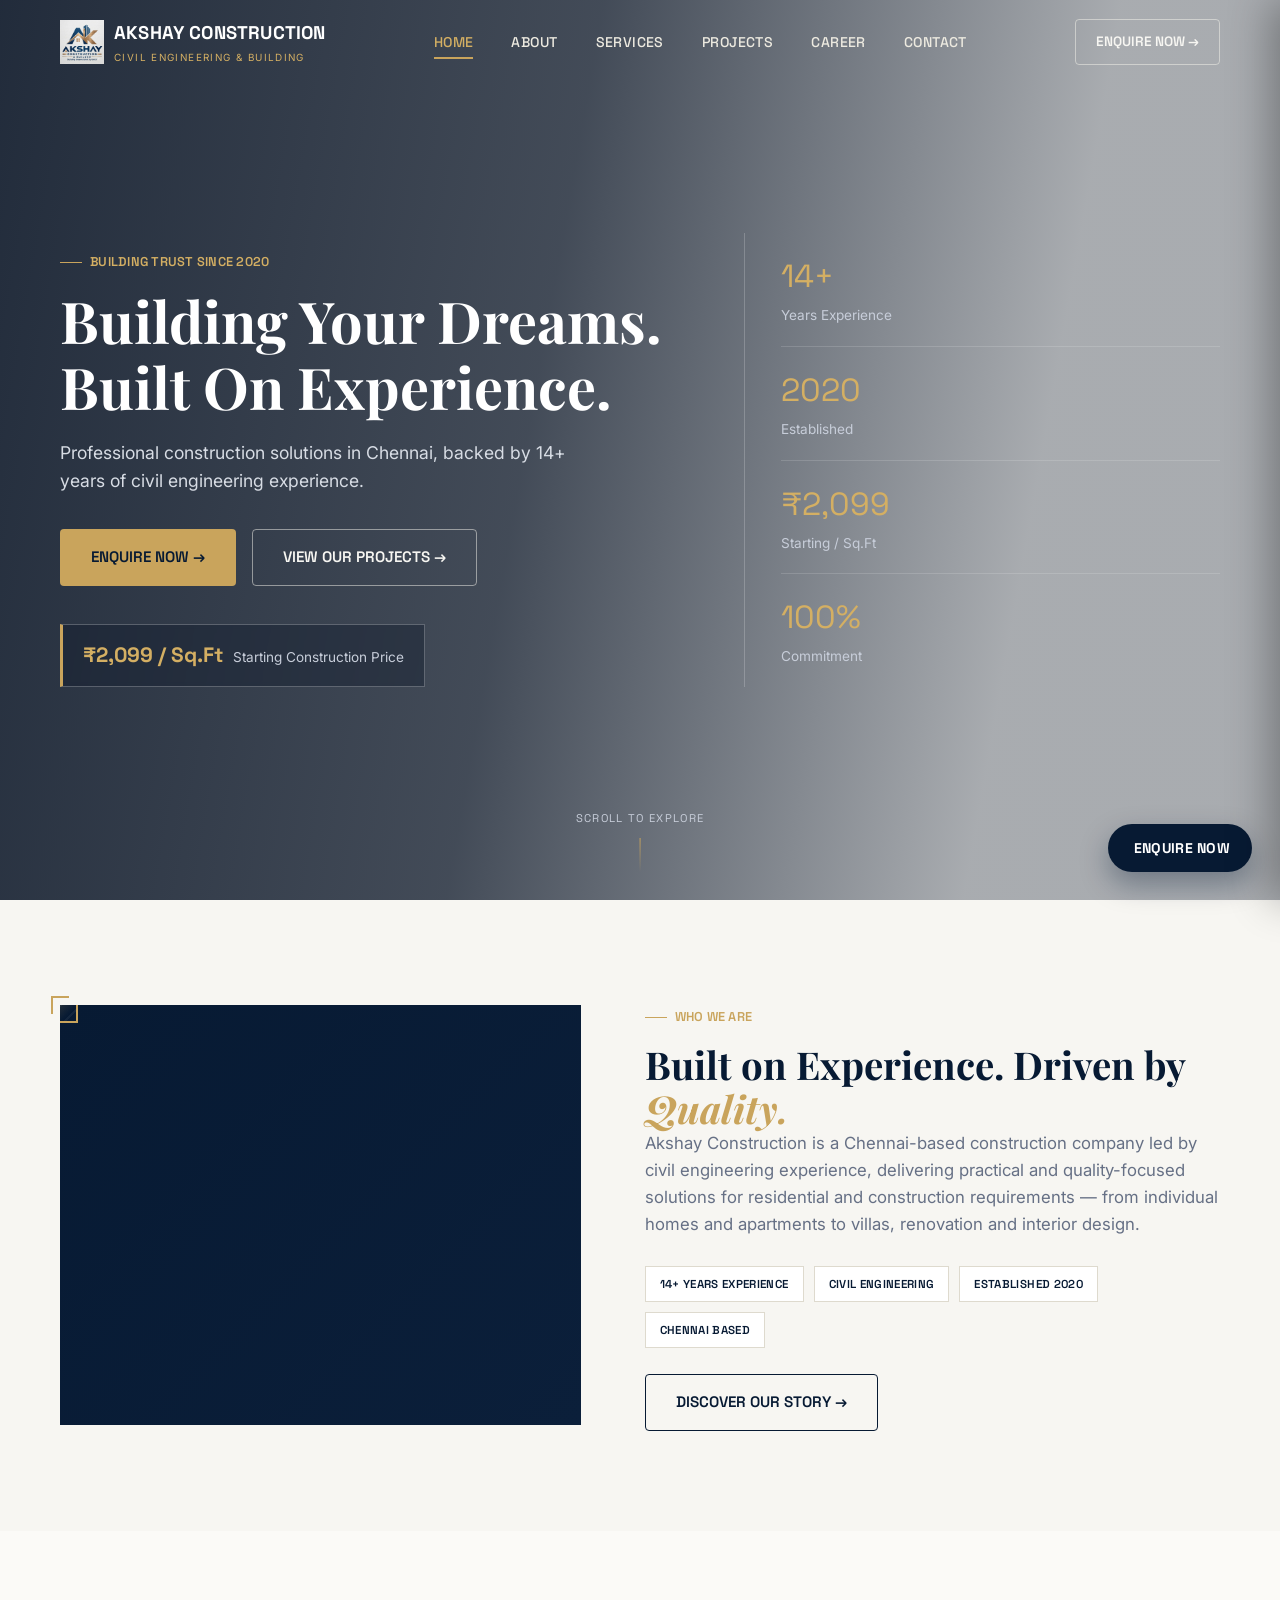
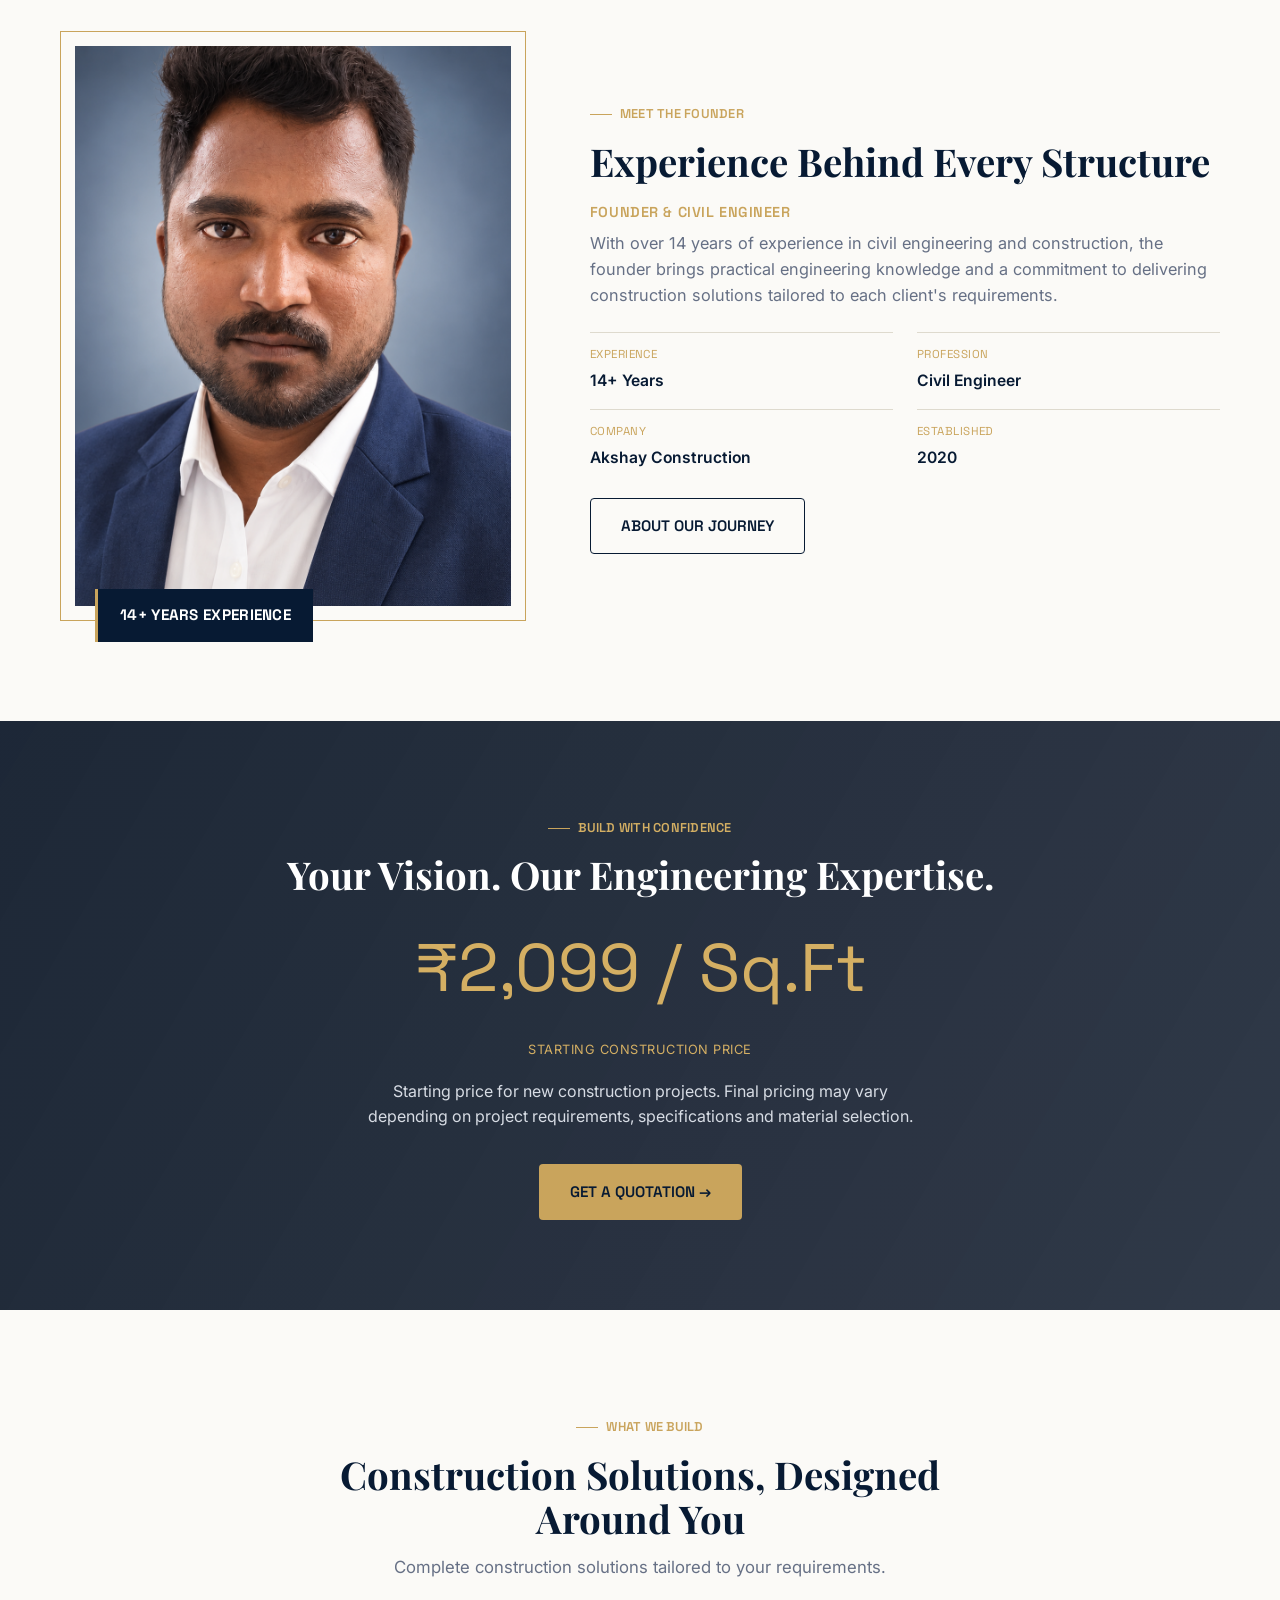
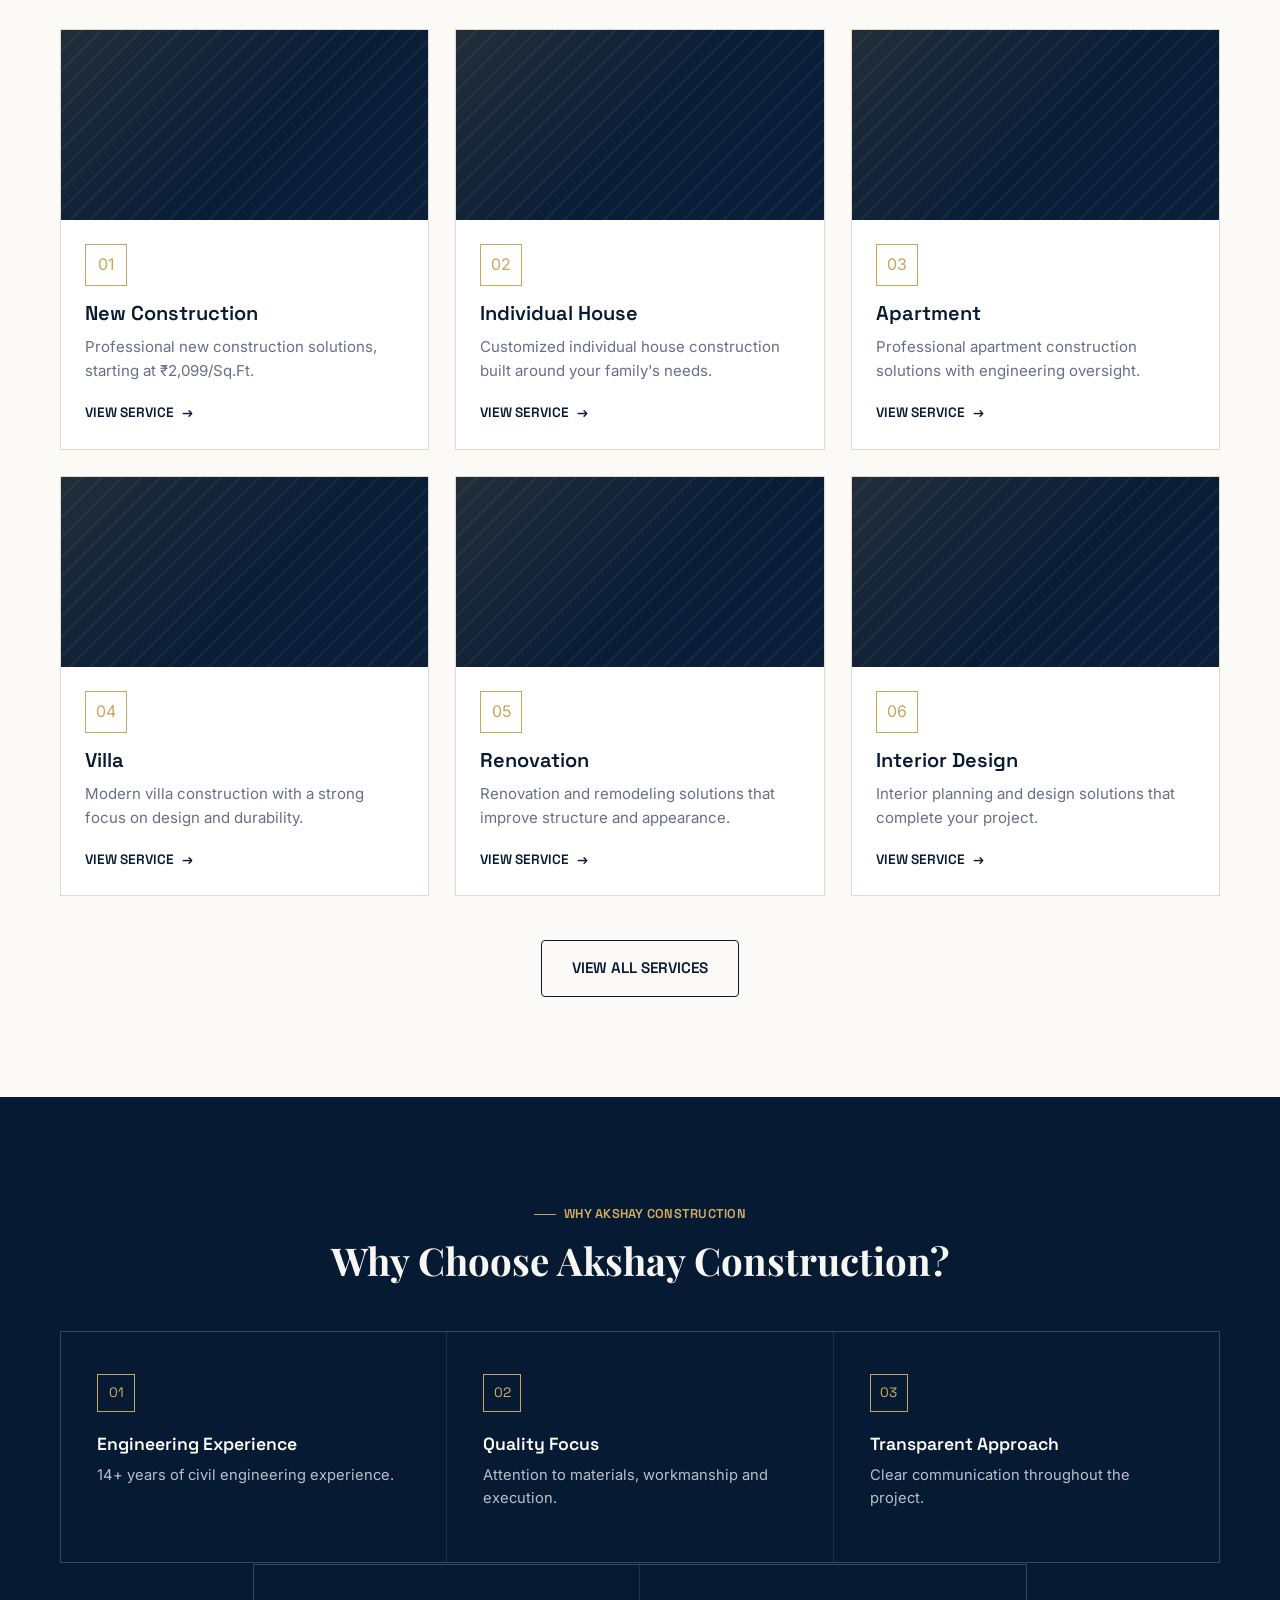
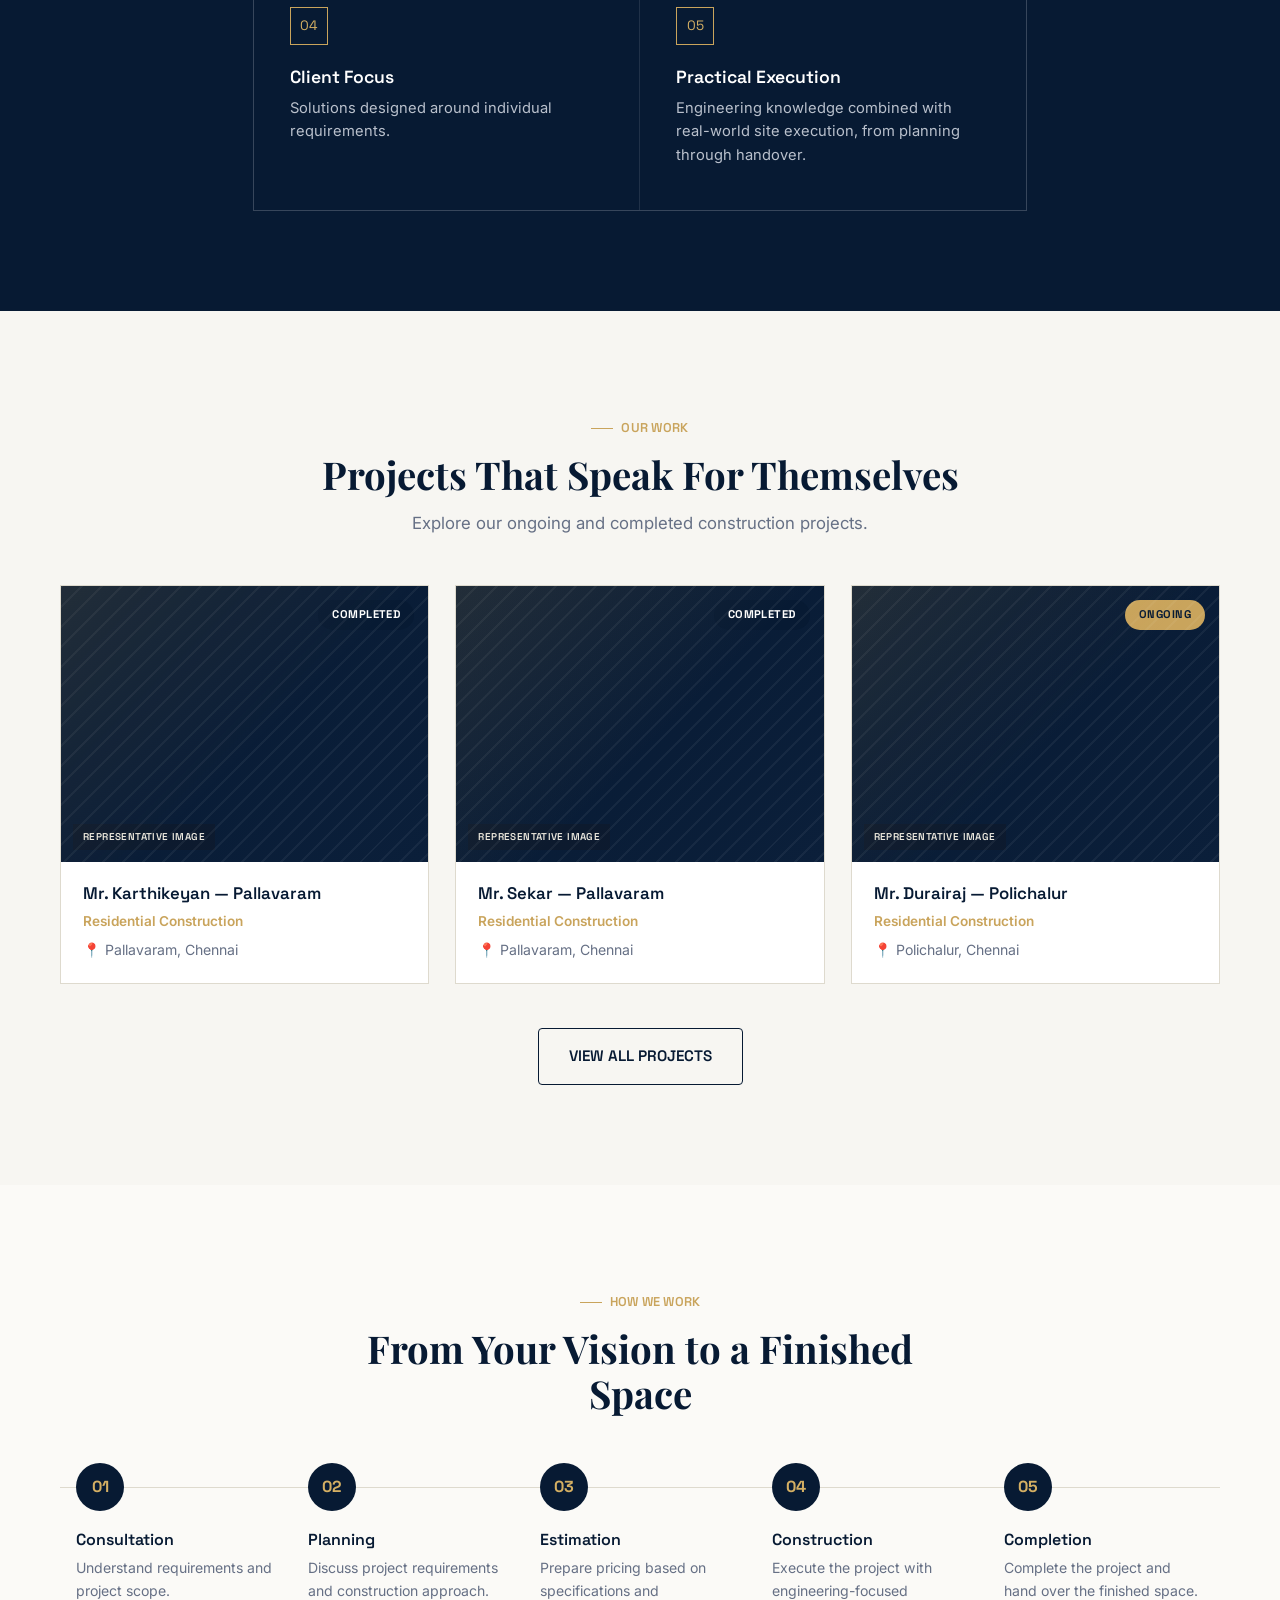
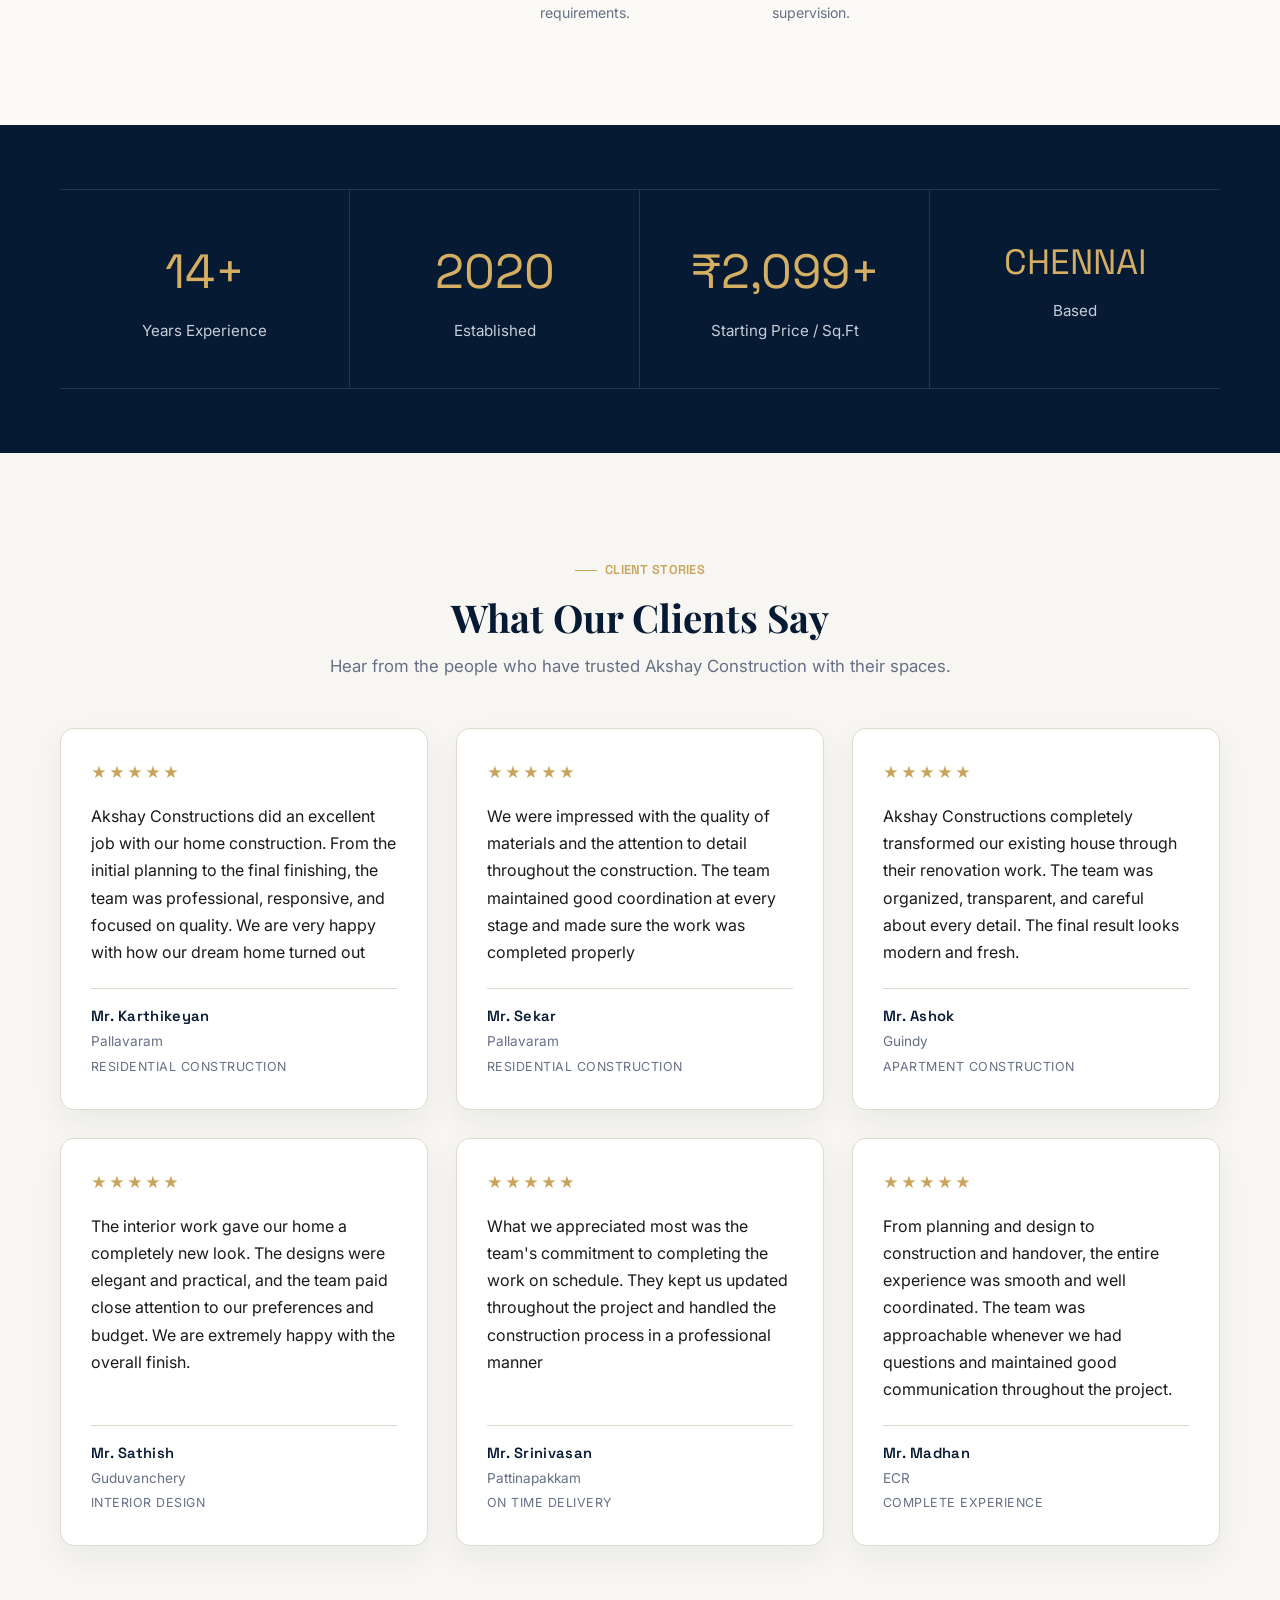
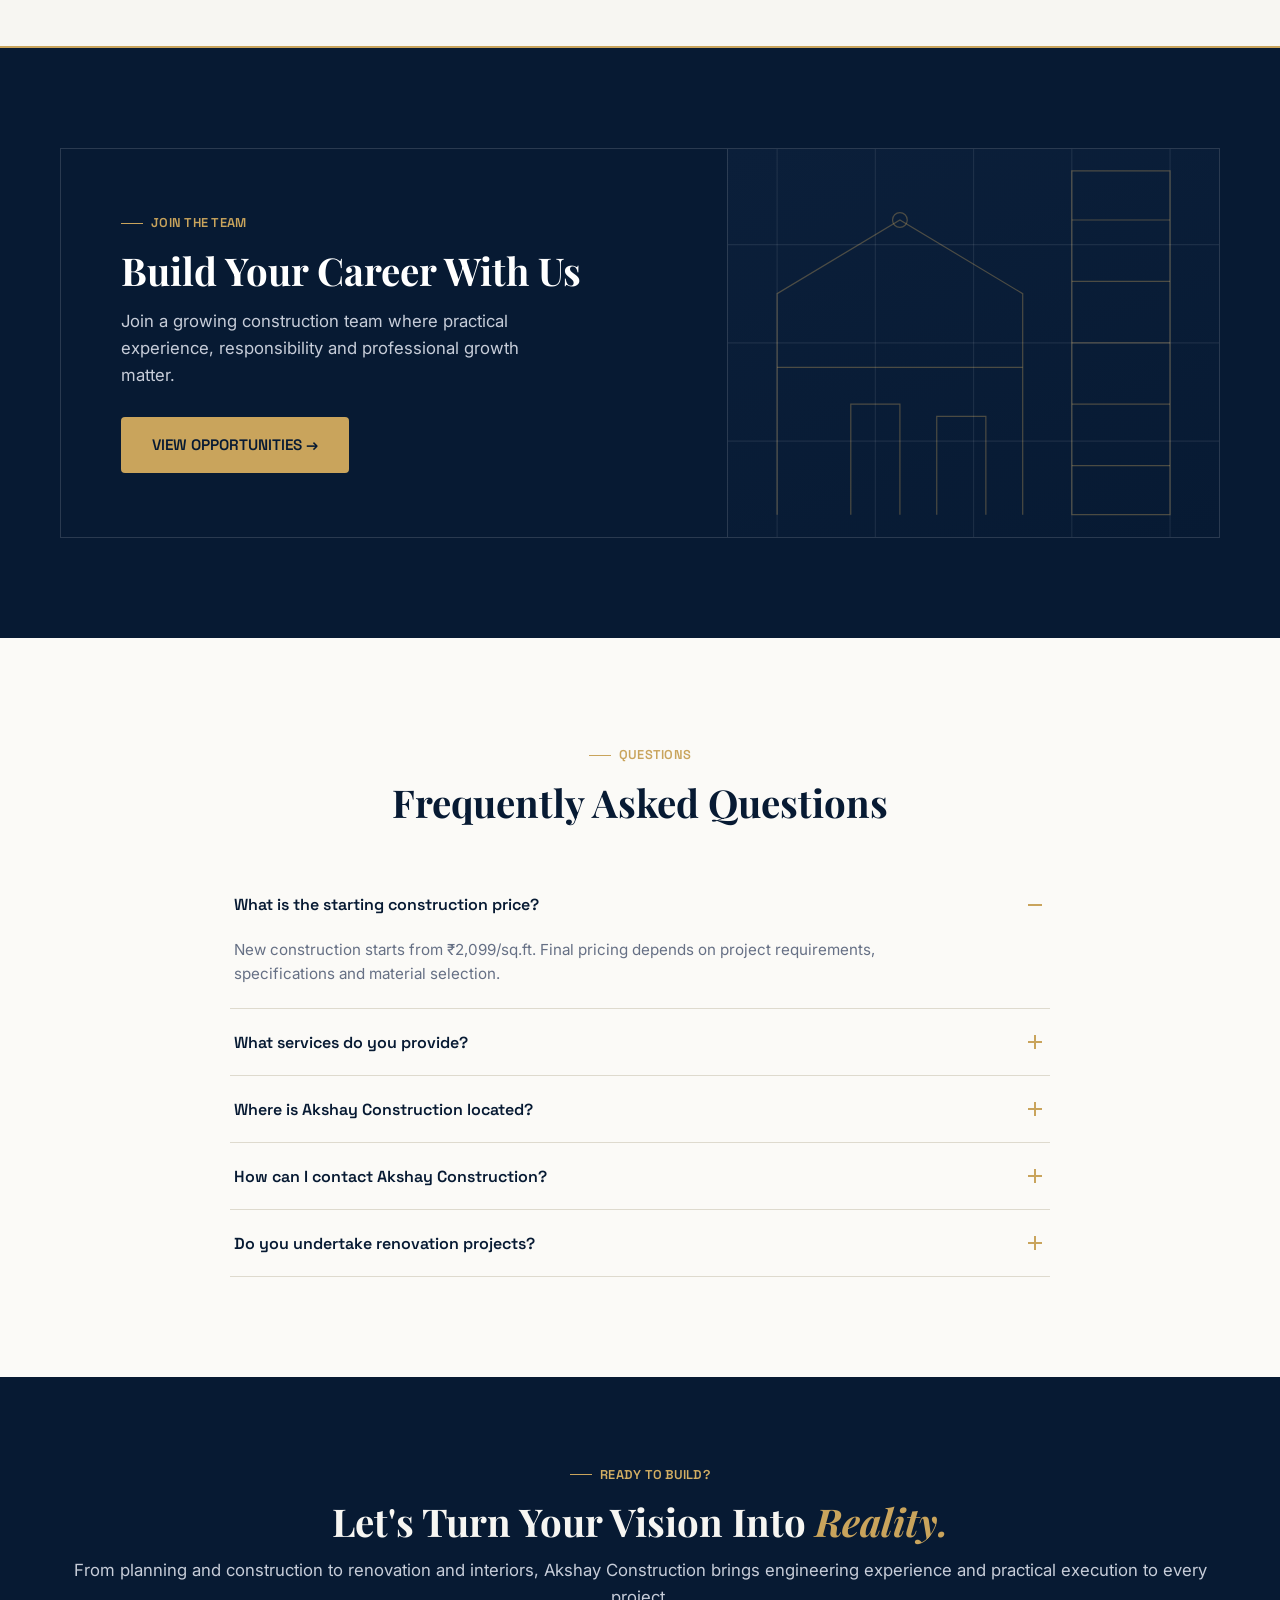
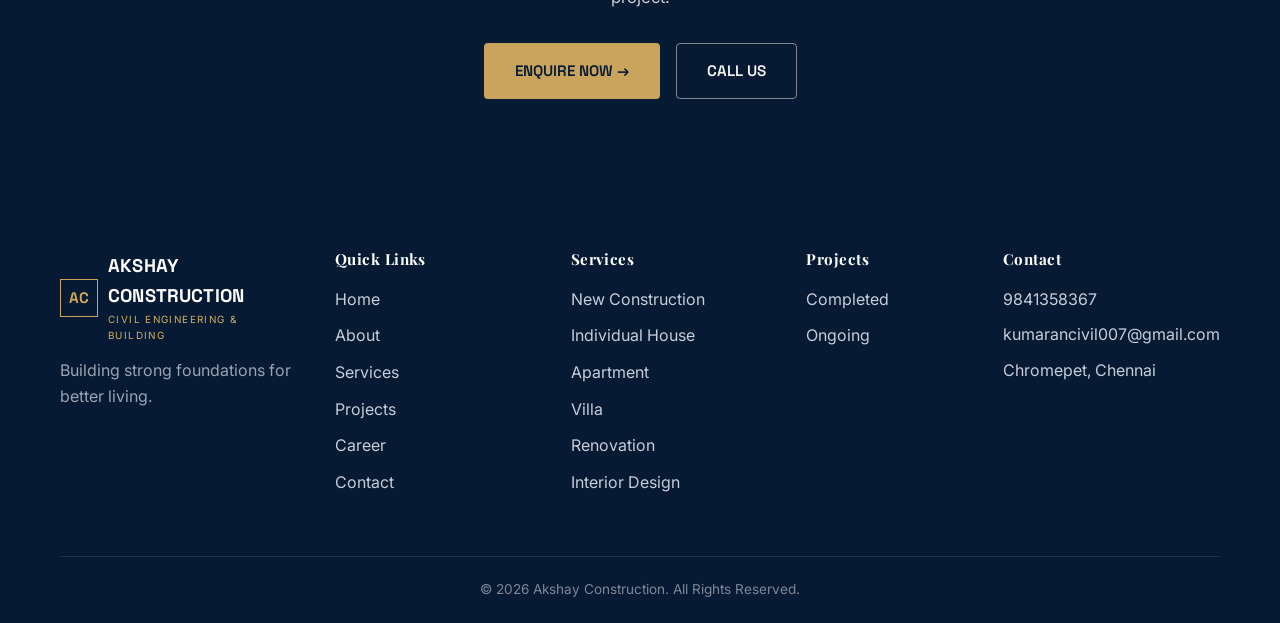
==== commit 6eec22ee: "Update index.html" ====
--- a/index.html
+++ b/index.html
@@ -3,20 +3,26 @@
 <head>
 <meta charset="UTF-8">
 <meta name="viewport" content="width=device-width, initial-scale=1.0">
+<meta name="robots" content="index, follow">
+<meta name="theme-color" content="#111111">
 <title>Akshay Construction | House Construction &amp; Civil Contractor in Chennai</title>
 <meta name="description" content="Akshay Construction is a Chennai-based civil construction company offering new construction, individual houses, apartments, villas, renovation and interior design services with 14+ years of civil engineering experience.">
 <link rel="canonical" href="https://www.akshayconstruction.in/">
 
 <meta property="og:type" content="website">
+<meta property="og:locale" content="en_IN">
+<meta property="og:site_name" content="Akshay Construction">
 <meta property="og:title" content="Akshay Construction | House Construction & Civil Contractor in Chennai">
-<meta property="og:description" content="Chennai-based civil construction company with 14+ years of civil engineering experience. New construction, renovation, villas, apartments &amp; interior design.">
-<meta property="og:image" content="assets/images/home/hero.jpg">
+<meta property="og:description" content="Chennai-based construction company with 14+ years of civil engineering experience. New construction, renovation, villas, apartments &amp; interior design.">
+<!-- NOTE: verify this image path actually resolves on the live server; using an absolute URL so previews work on WhatsApp/Facebook/Google -->
+<meta property="og:image" content="https://www.akshayconstruction.in/assets/images/home/hero.jpg">
 <meta property="og:url" content="https://www.akshayconstruction.in/">
 <meta name="twitter:card" content="summary_large_image">
 <meta name="twitter:title" content="Akshay Construction | Civil Contractor in Chennai">
 <meta name="twitter:description" content="New construction, individual houses, apartments, villas, renovation &amp; interior design in Chennai. 14+ years of civil engineering experience.">
 
-<link rel="icon" href="images/logo1.jpeg" type="image/png">
+<link rel="icon" href="images/logo1.jpeg" type="image/jpeg">
+<link rel="preconnect" href="https://images.unsplash.com">
 <link rel="stylesheet" href="css/global.css">
 <link rel="stylesheet" href="css/home.css">
 
@@ -25,7 +31,8 @@
   "@context": "https://schema.org",
   "@type": "GeneralContractor",
   "name": "Akshay Construction",
-  "image": "assets/images/home/hero.jpg",
+  "url": "https://www.akshayconstruction.in/",
+  "image": "https://www.akshayconstruction.in/assets/images/home/hero.jpg",
   "telephone": "+919841358367",
   "email": "kumarancivil007@gmail.com",
   "foundingDate": "2020",
@@ -37,7 +44,7 @@
     "addressRegion": "Tamil Nadu",
     "addressCountry": "IN"
   },
-  "areaServed": "Chennai, Tamil Nadu",
+  "areaServed": ["Chennai", "Chromepet", "Pallavaram", "Polichalur", "Tambaram"],
   "priceRange": "₹2,099/Sq.Ft onwards"
 }
 </script>
@@ -98,7 +105,7 @@
     <div class="hero-copy">
       <span class="tag on-dark">BUILDING TRUST SINCE 2020</span>
       <h1>Building Your Dreams.<br>Built On Experience.</h1>
-      <p class="lede">Professional construction solutions backed by 14+ years of civil engineering experience.</p>
+      <p class="lede">Professional construction solutions in Chennai, backed by 14+ years of civil engineering experience.</p>
       <div class="btn-row">
         <a href="contact.html" class="btn btn--gold">ENQUIRE NOW &rarr;</a>
         <a href="projects.html" class="btn btn--outline-light">VIEW OUR PROJECTS &rarr;</a>
@@ -125,7 +132,7 @@
 <section class="section section--alt" id="about-preview">
   <div class="container about-preview">
     <div class="about-preview-media tick-frame reveal">
-      <img src="https://images.unsplash.com/photo-1581094794329-c8112a89af12?q=80&w=1200&auto=format&fit=crop" alt="Civil engineer reviewing construction plans on site">
+      <img src="https://images.unsplash.com/photo-1581094794329-c8112a89af12?q=80&w=1200&auto=format&fit=crop" alt="Civil engineer reviewing construction plans on site" loading="lazy">
     </div>
     <div class="about-preview-text reveal">
       <span class="tag">WHO WE ARE</span>
@@ -189,7 +196,7 @@
     </div>
     <div class="services-grid">
       <article class="service-card reveal">
-        <div class="service-card-media"><img src="https://images.unsplash.com/photo-1503387762-592deb58ef4e?q=80&w=800&auto=format&fit=crop" alt="New construction site"></div>
+        <div class="service-card-media"><img src="https://images.unsplash.com/photo-1503387762-592deb58ef4e?q=80&w=800&auto=format&fit=crop" alt="New construction site" loading="lazy"></div>
         <div class="service-card-body">
           <div class="service-icon">01</div>
           <h3>New Construction</h3>
@@ -198,7 +205,7 @@
         </div>
       </article>
       <article class="service-card reveal">
-        <div class="service-card-media"><img src="https://images.unsplash.com/photo-1600585154340-be6161a56a0c?q=80&w=800&auto=format&fit=crop" alt="Individual house construction"></div>
+        <div class="service-card-media"><img src="https://images.unsplash.com/photo-1600585154340-be6161a56a0c?q=80&w=800&auto=format&fit=crop" alt="Individual house construction" loading="lazy"></div>
         <div class="service-card-body">
           <div class="service-icon">02</div>
           <h3>Individual House</h3>
@@ -207,7 +214,7 @@
         </div>
       </article>
       <article class="service-card reveal">
-        <div class="service-card-media"><img src="https://images.unsplash.com/photo-1545324418-cc1a3fa10c00?q=80&w=800&auto=format&fit=crop" alt="Apartment construction building"></div>
+        <div class="service-card-media"><img src="https://images.unsplash.com/photo-1545324418-cc1a3fa10c00?q=80&w=800&auto=format&fit=crop" alt="Apartment construction building" loading="lazy"></div>
         <div class="service-card-body">
           <div class="service-icon">03</div>
           <h3>Apartment</h3>
@@ -216,7 +223,7 @@
         </div>
       </article>
       <article class="service-card reveal">
-        <div class="service-card-media"><img src="https://images.unsplash.com/photo-1600566753190-17f0baa2a6c3?q=80&w=800&auto=format&fit=crop" alt="Villa construction exterior"></div>
+        <div class="service-card-media"><img src="https://images.unsplash.com/photo-1600566753190-17f0baa2a6c3?q=80&w=800&auto=format&fit=crop" alt="Villa construction exterior" loading="lazy"></div>
         <div class="service-card-body">
           <div class="service-icon">04</div>
           <h3>Villa</h3>
@@ -225,7 +232,7 @@
         </div>
       </article>
       <article class="service-card reveal">
-        <div class="service-card-media"><img src="https://images.unsplash.com/photo-1600607687920-4e2a09cf159d?q=80&w=800&auto=format&fit=crop" alt="Home renovation work"></div>
+        <div class="service-card-media"><img src="https://images.unsplash.com/photo-1600607687920-4e2a09cf159d?q=80&w=800&auto=format&fit=crop" alt="Home renovation work" loading="lazy"></div>
         <div class="service-card-body">
           <div class="service-icon">05</div>
           <h3>Renovation</h3>
@@ -279,7 +286,7 @@
     <div class="projects-preview-grid">
       <article class="project-card reveal">
         <div class="project-card-media">
-          <img src="https://images.unsplash.com/photo-1600585154526-990dced4db0d?q=80&w=900&auto=format&fit=crop" alt="Representative residential construction image">
+          <img src="https://images.unsplash.com/photo-1600585154526-990dced4db0d?q=80&w=900&auto=format&fit=crop" alt="Representative residential construction image" loading="lazy">
           <span class="img-note">REPRESENTATIVE IMAGE</span>
           <span class="badge badge--completed">COMPLETED</span>
         </div>
@@ -291,7 +298,7 @@
       </article>
       <article class="project-card reveal">
         <div class="project-card-media">
-          <img src="https://images.unsplash.com/photo-1570129477492-45c003edd2be?q=80&w=900&auto=format&fit=crop" alt="Representative residential construction image">
+          <img src="https://images.unsplash.com/photo-1570129477492-45c003edd2be?q=80&w=900&auto=format&fit=crop" alt="Representative residential construction image" loading="lazy">
           <span class="img-note">REPRESENTATIVE IMAGE</span>
           <span class="badge badge--completed">COMPLETED</span>
         </div>
@@ -303,7 +310,7 @@
       </article>
       <article class="project-card reveal">
         <div class="project-card-media">
-          <img src="https://images.unsplash.com/photo-1541976590-713941681591?q=80&w=900&auto=format&fit=crop" alt="Representative residential construction image">
+          <img src="https://images.unsplash.com/photo-1541976590-713941681591?q=80&w=900&auto=format&fit=crop" alt="Representative residential construction image" loading="lazy">
           <span class="img-note">REPRESENTATIVE IMAGE</span>
           <span class="badge badge--ongoing">ONGOING</span>
         </div>
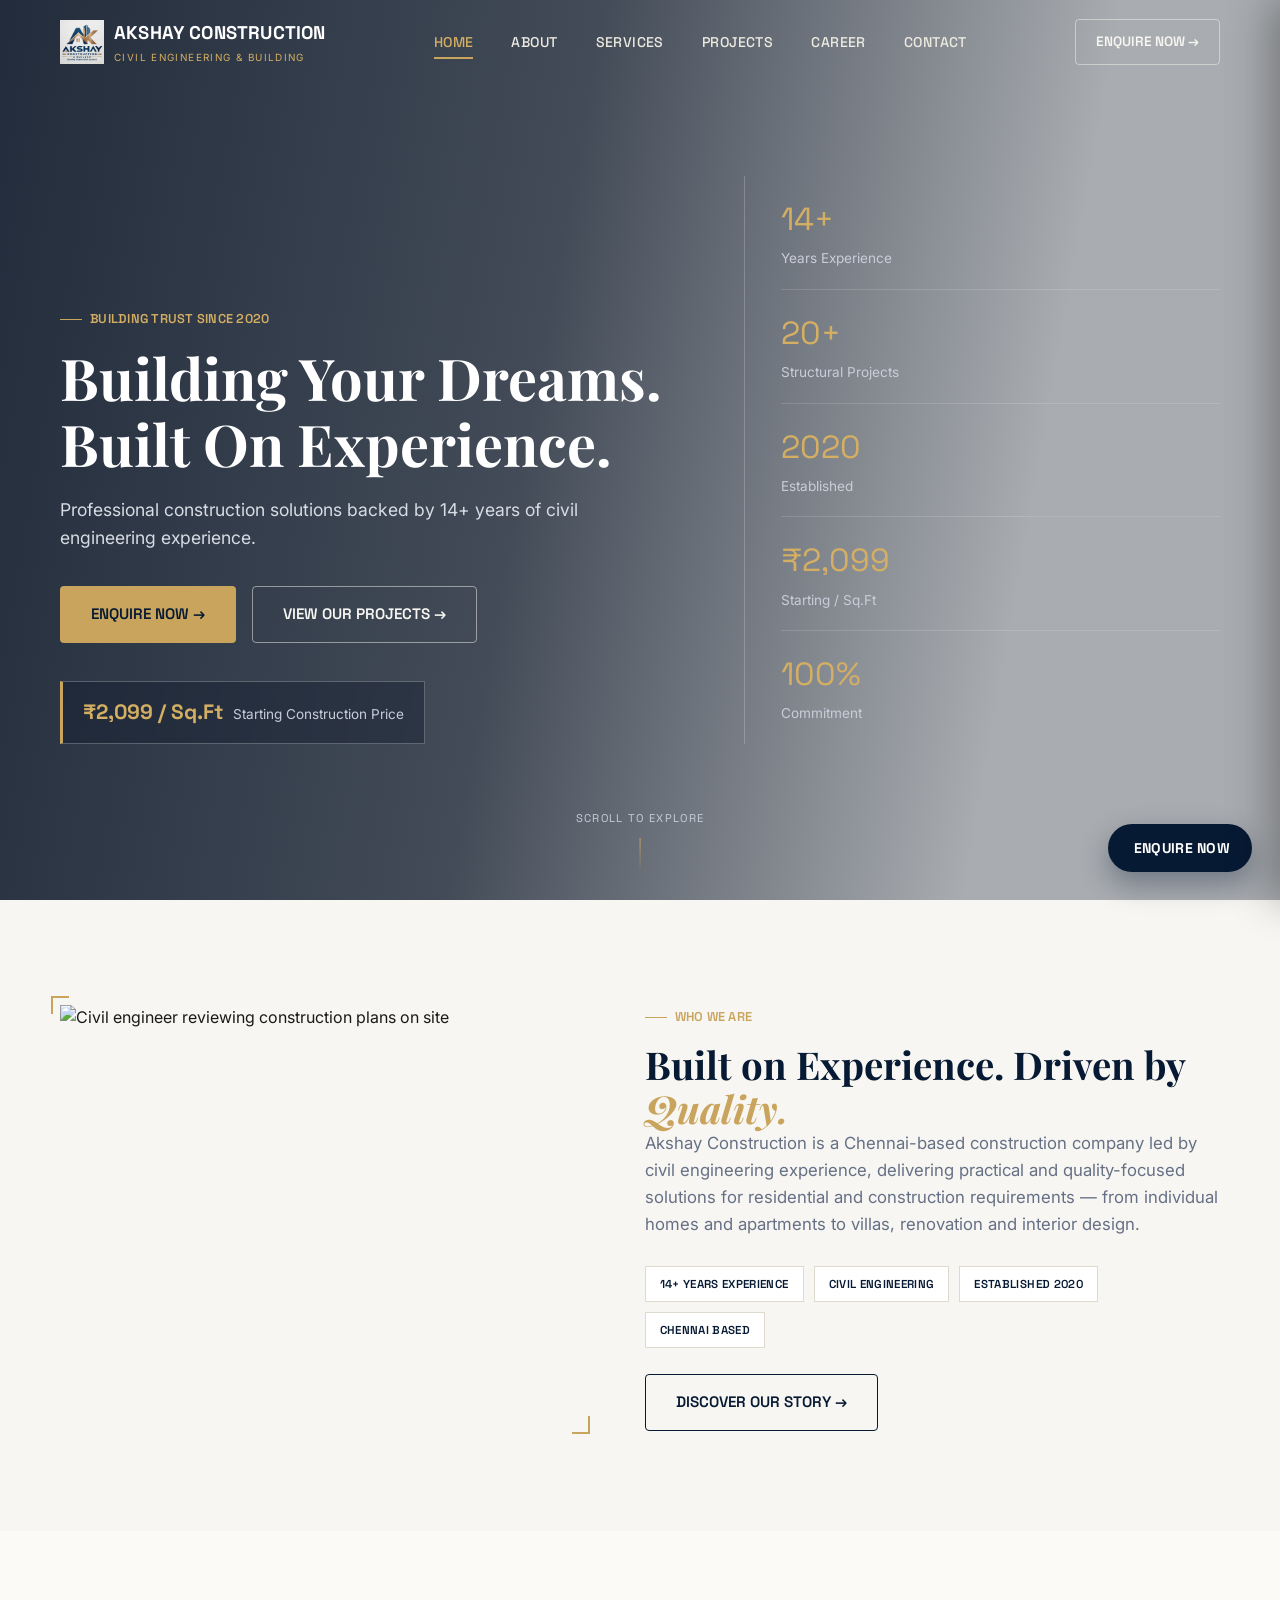
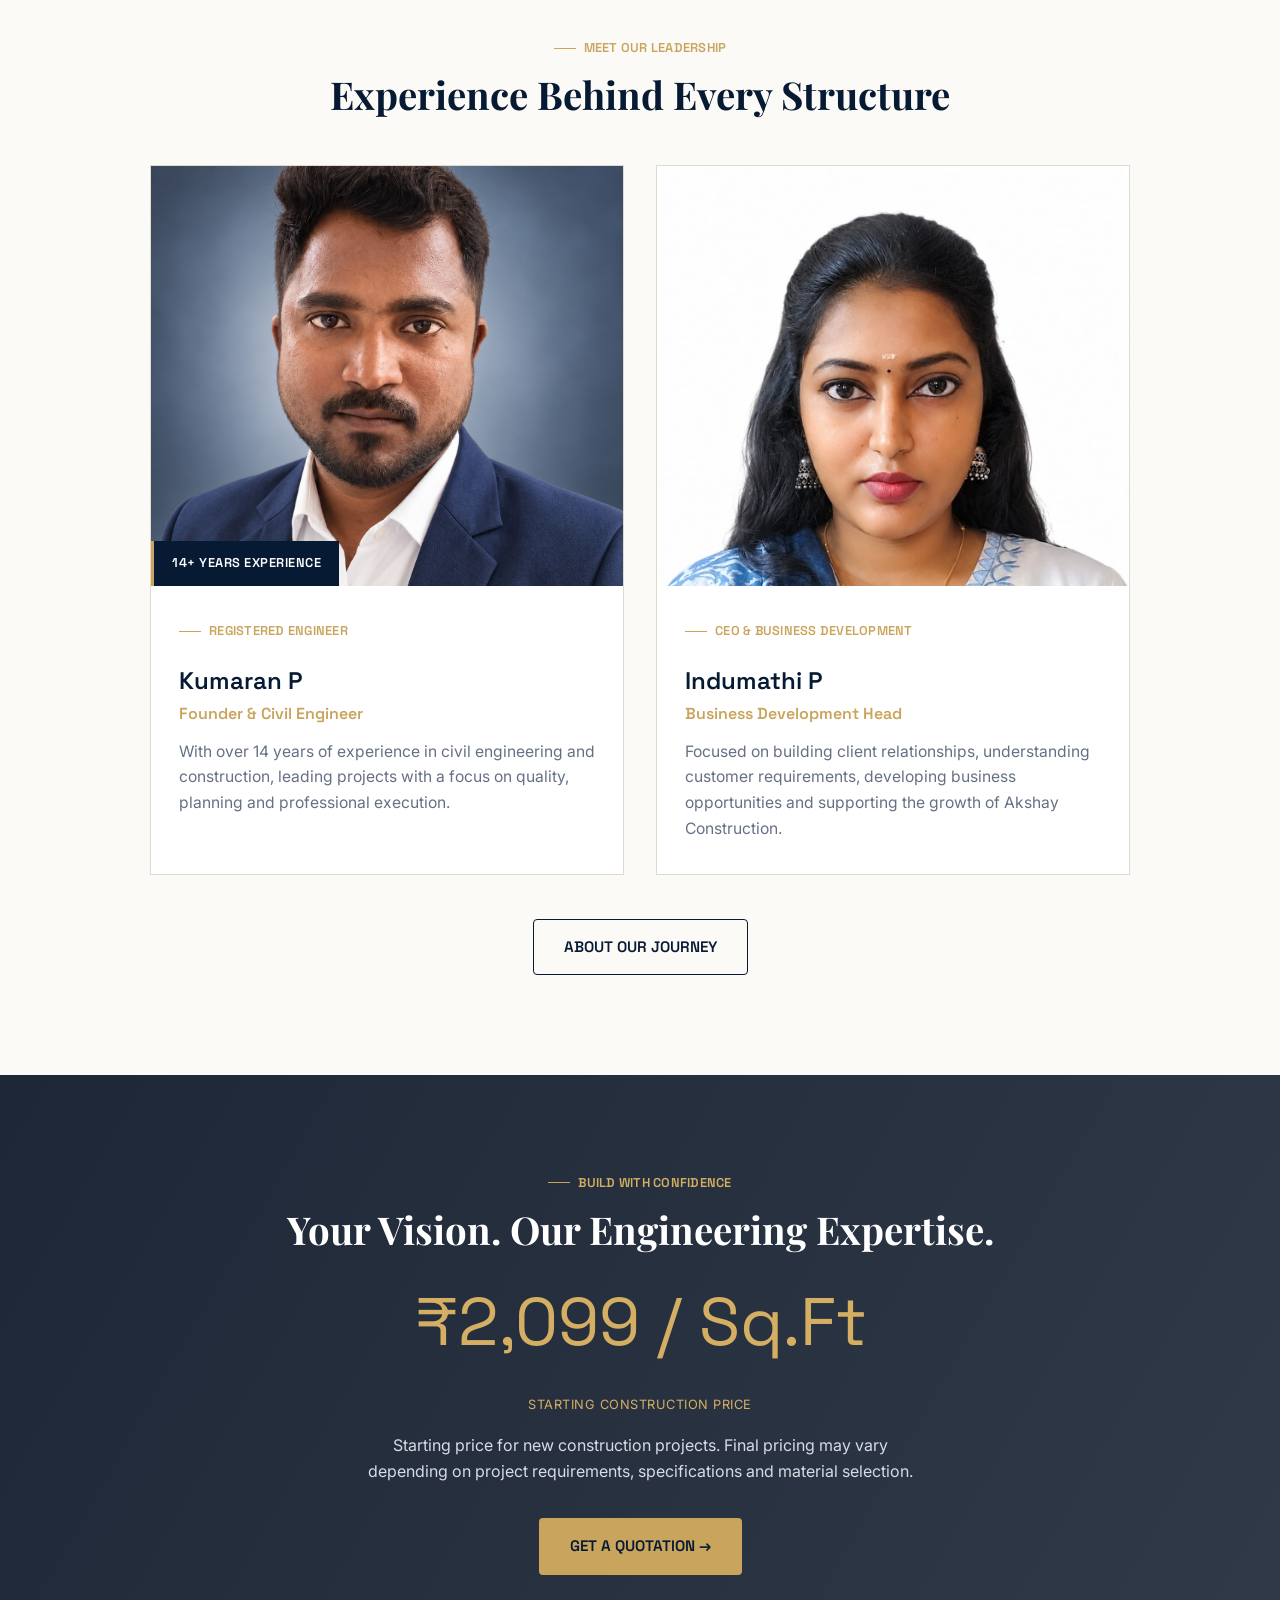
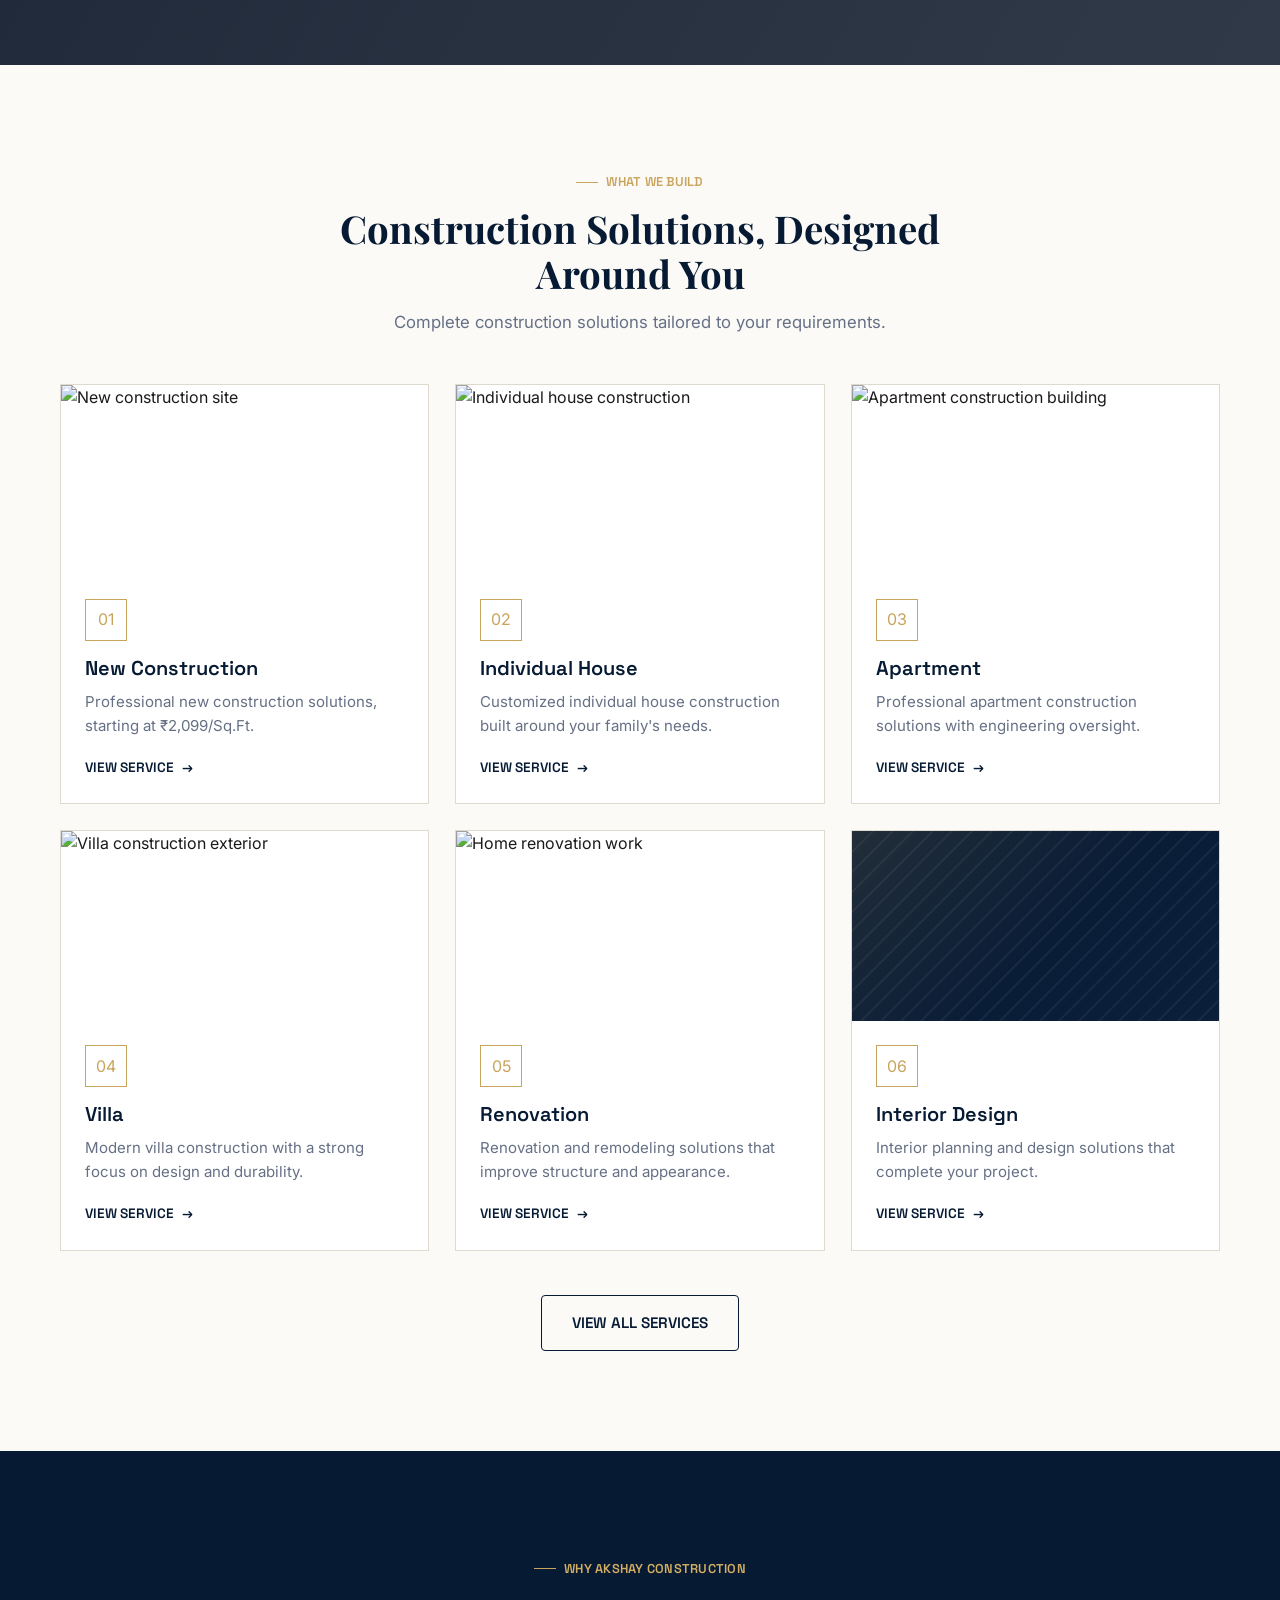
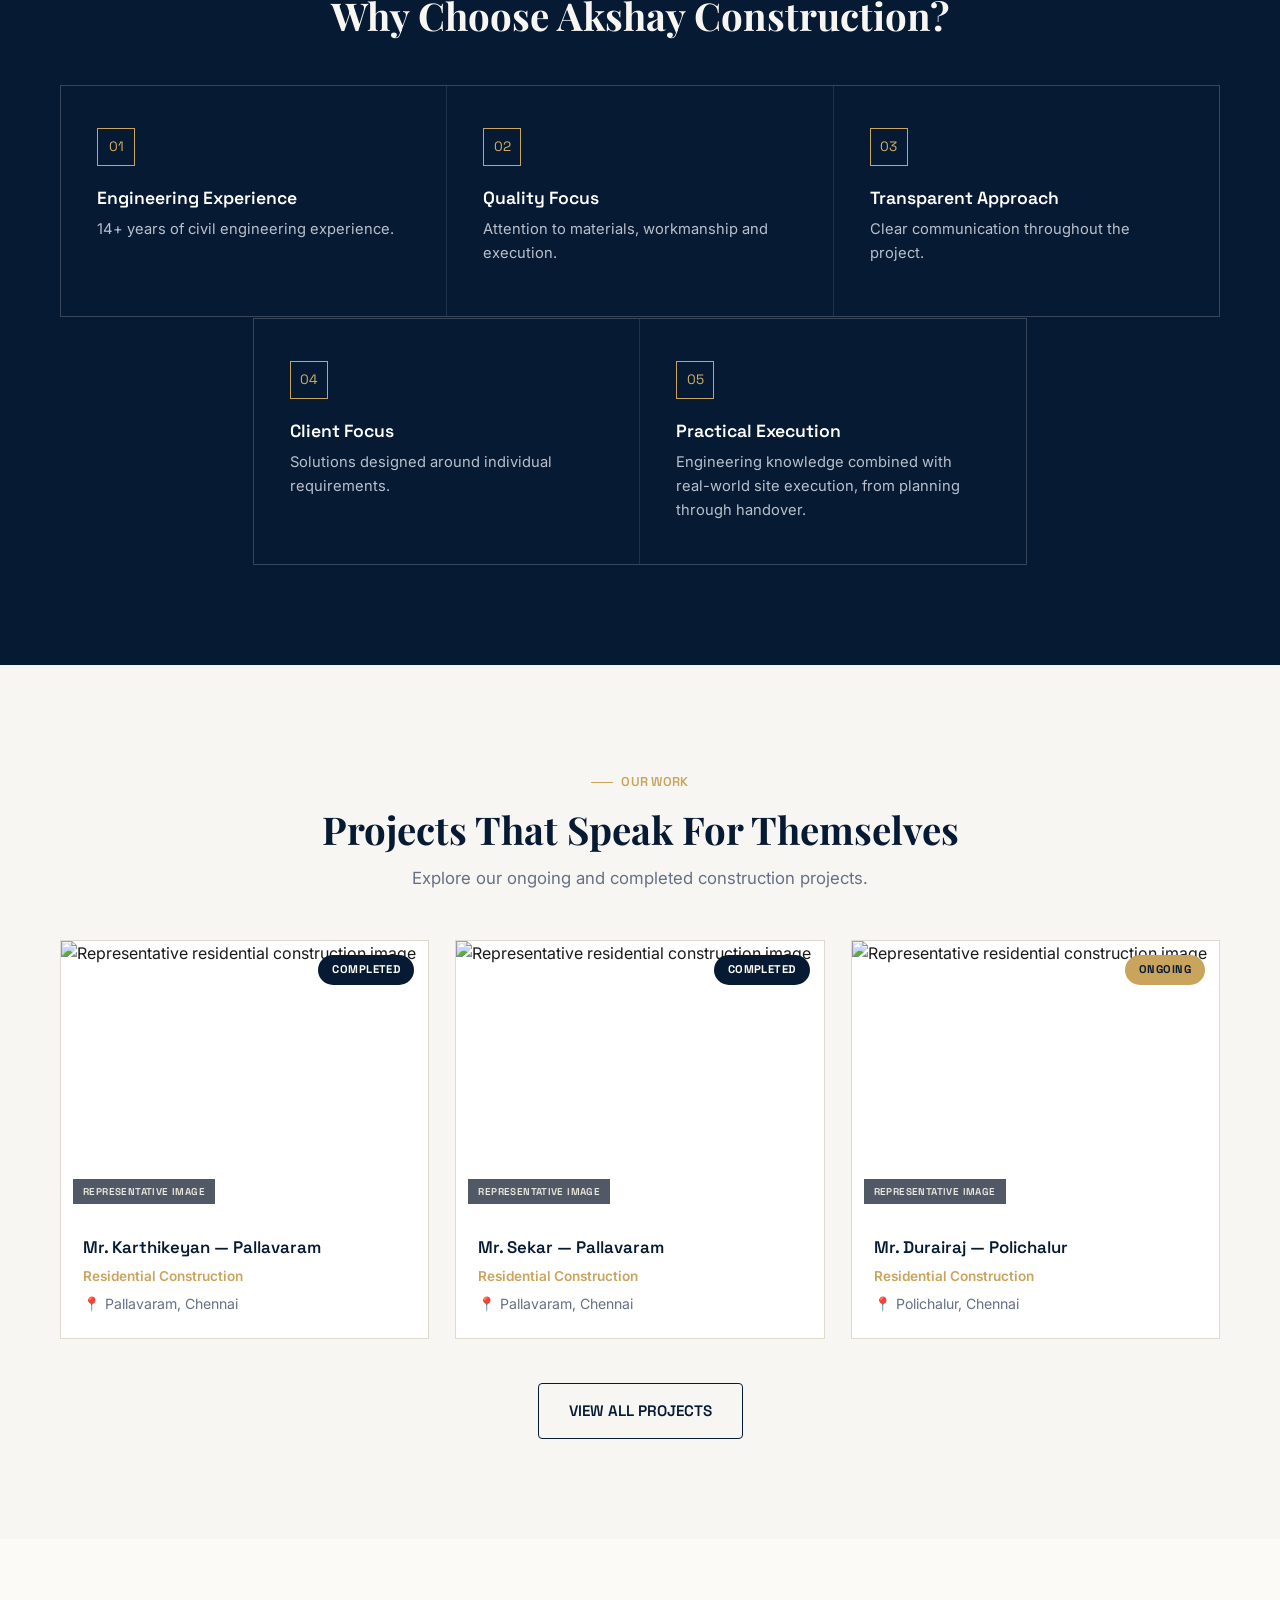
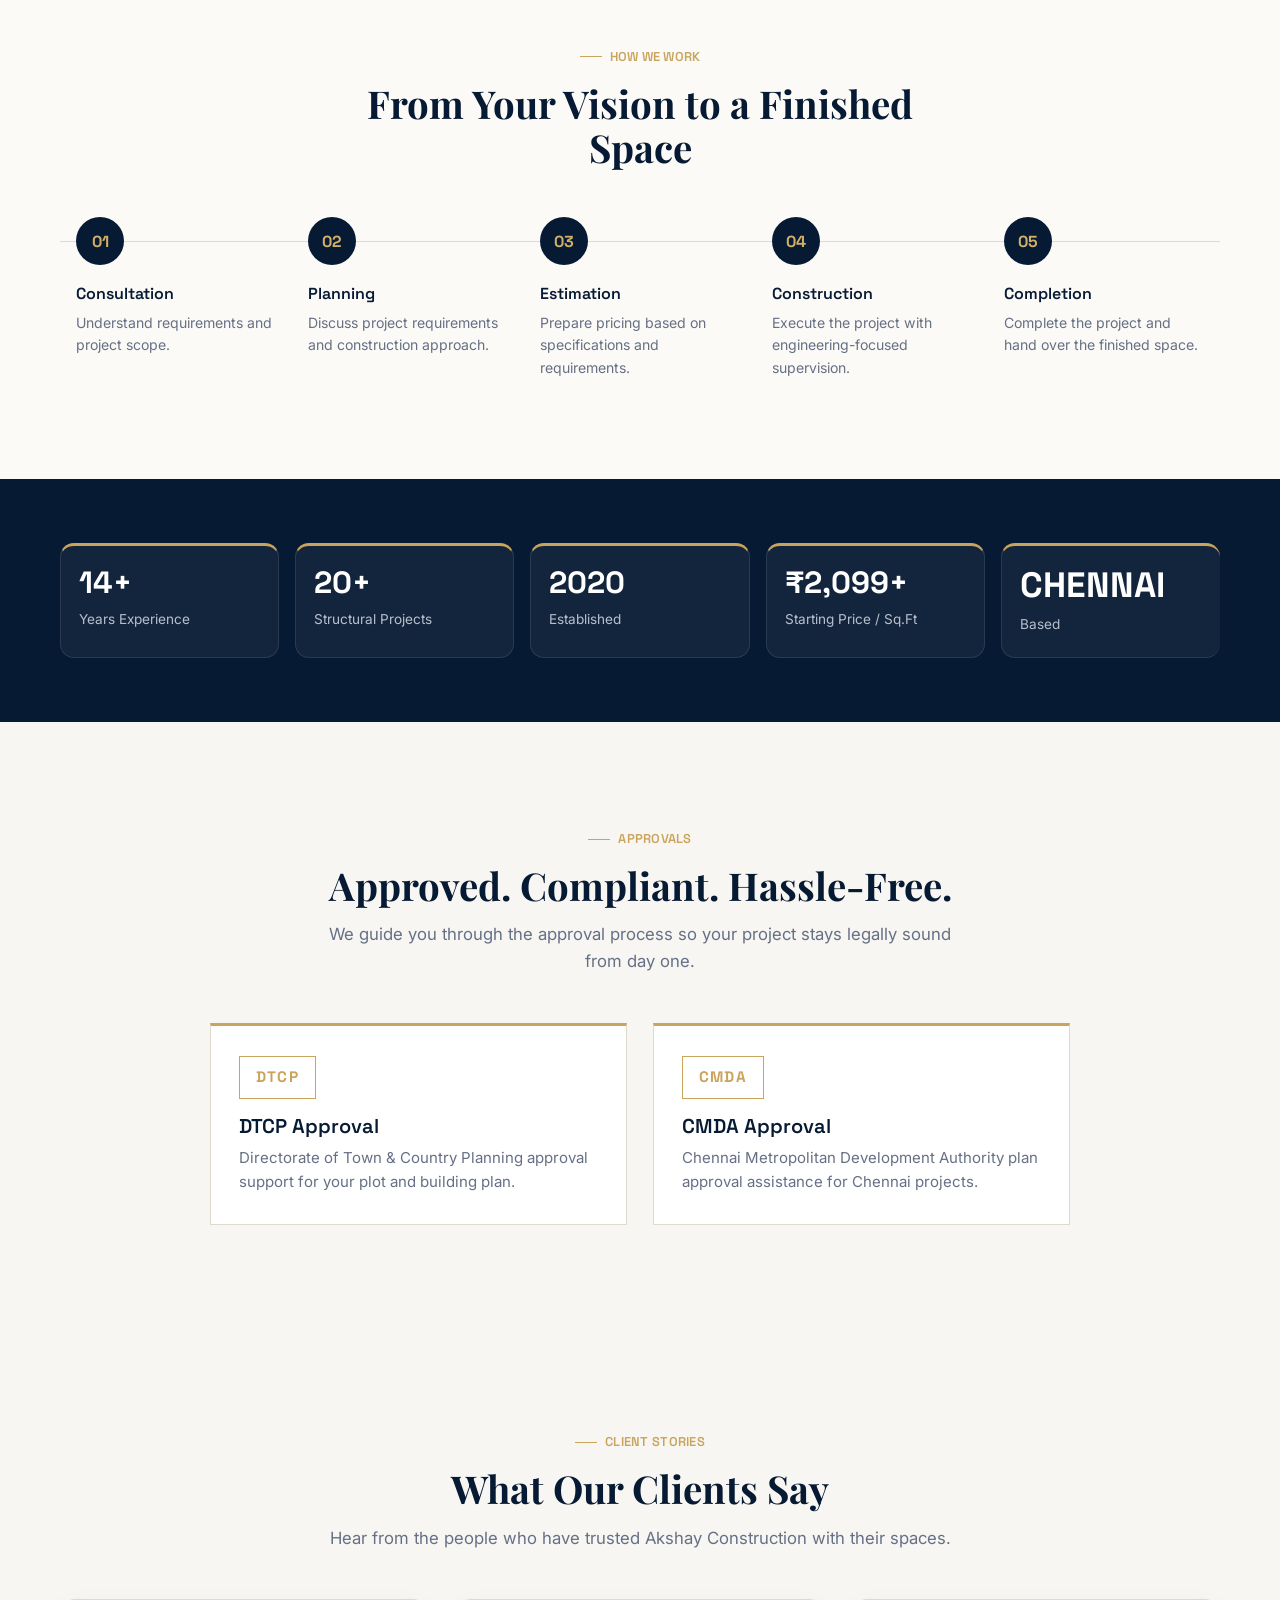
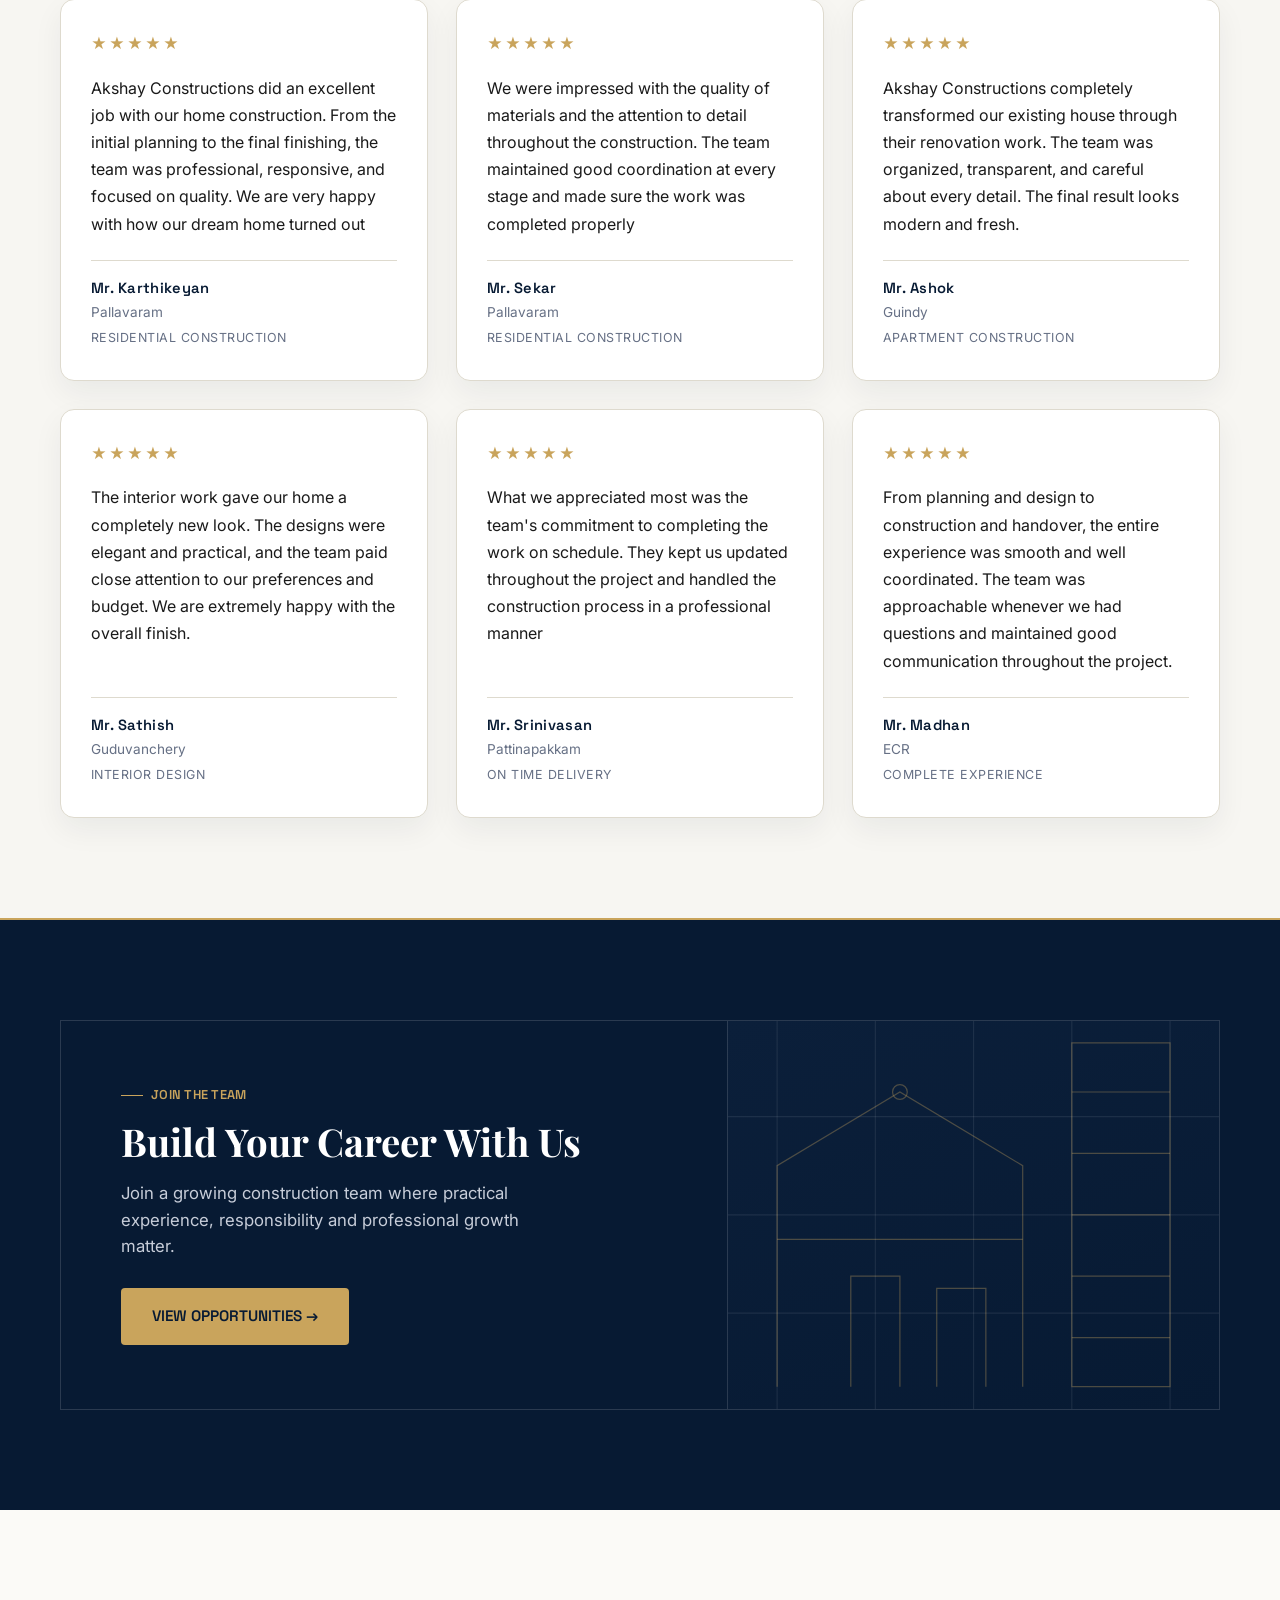
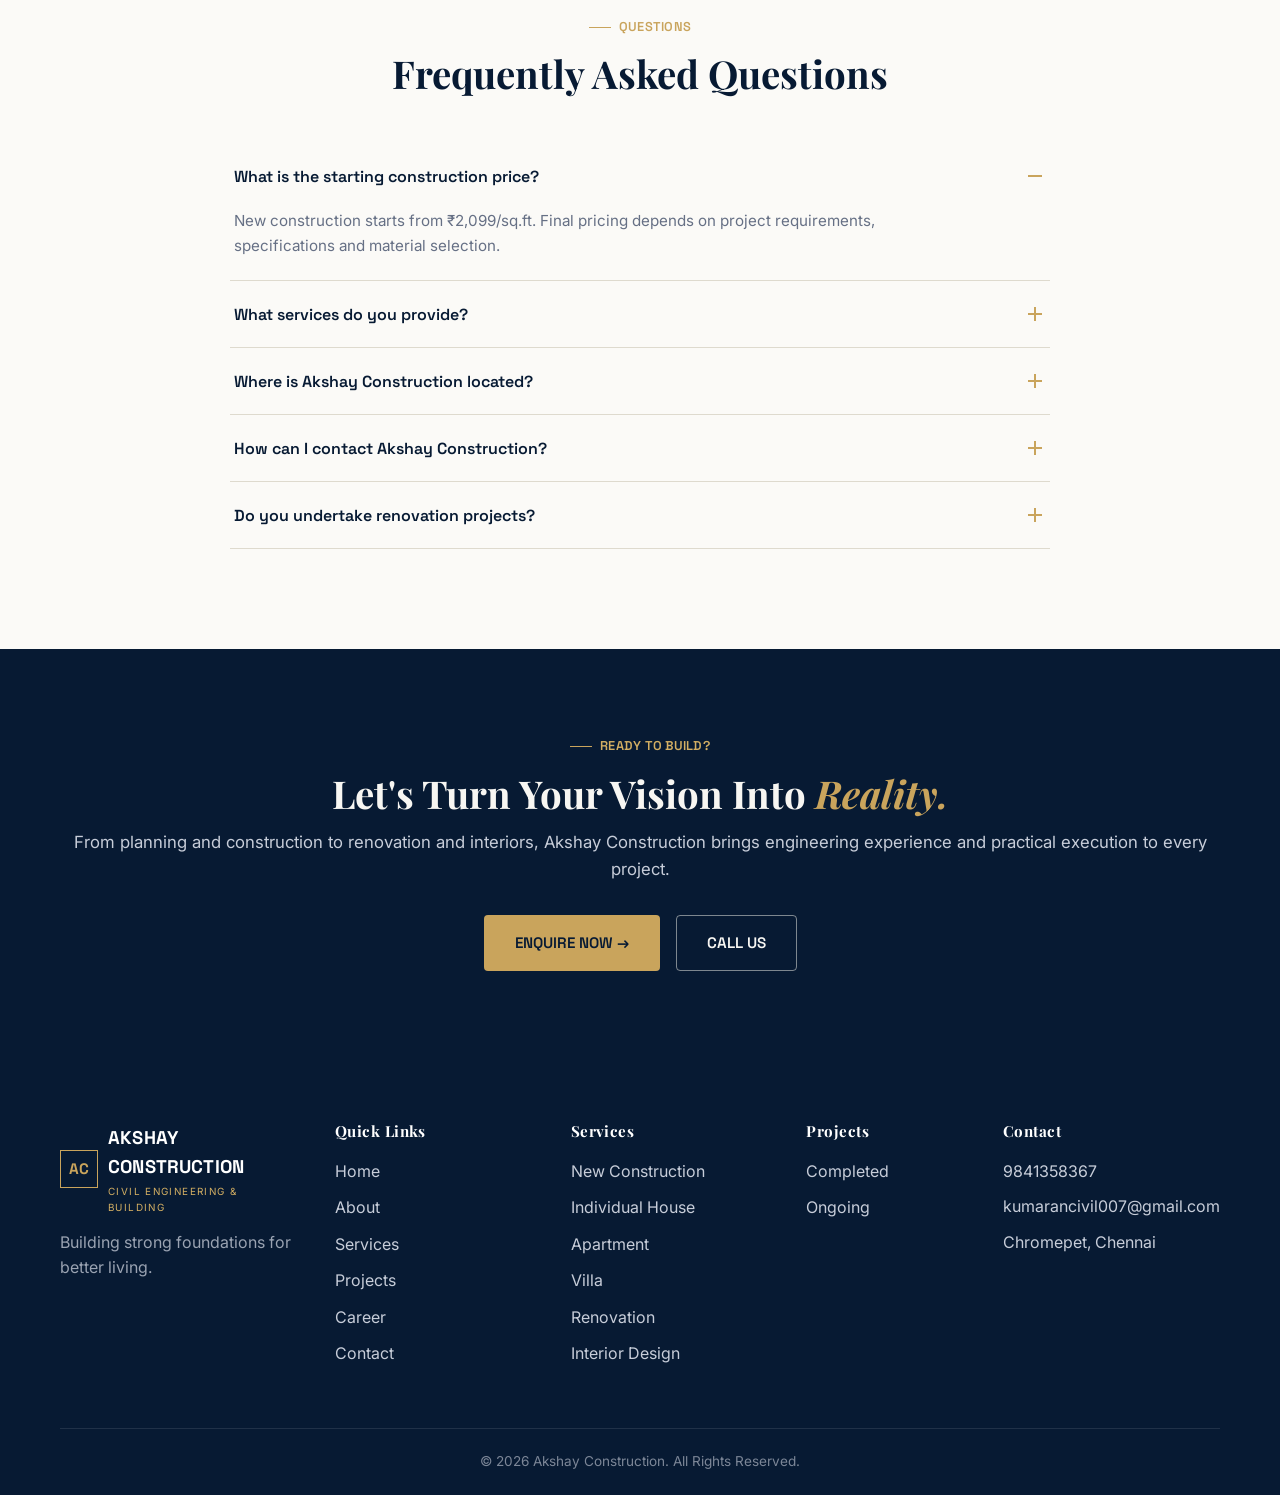
==== commit 8acdbffd: "Replace with latest Akshay Construction website" ====
--- a/index.html
+++ b/index.html
@@ -2,27 +2,25 @@
 <html lang="en">
 <head>
 <meta charset="UTF-8">
+<meta name="google-site-verification" content="dClyGy4iLr-8hSuNVbOI9kpaRgc_NEiUABEa9oDryFU" />
+
 <meta name="viewport" content="width=device-width, initial-scale=1.0">
-<meta name="robots" content="index, follow">
-<meta name="theme-color" content="#111111">
 <title>Akshay Construction | House Construction &amp; Civil Contractor in Chennai</title>
 <meta name="description" content="Akshay Construction is a Chennai-based civil construction company offering new construction, individual houses, apartments, villas, renovation and interior design services with 14+ years of civil engineering experience.">
 <link rel="canonical" href="https://www.akshayconstruction.in/">
 
 <meta property="og:type" content="website">
-<meta property="og:locale" content="en_IN">
-<meta property="og:site_name" content="Akshay Construction">
 <meta property="og:title" content="Akshay Construction | House Construction & Civil Contractor in Chennai">
-<meta property="og:description" content="Chennai-based construction company with 14+ years of civil engineering experience. New construction, renovation, villas, apartments &amp; interior design.">
-<!-- NOTE: verify this image path actually resolves on the live server; using an absolute URL so previews work on WhatsApp/Facebook/Google -->
-<meta property="og:image" content="https://www.akshayconstruction.in/assets/images/home/hero.jpg">
+<meta property="og:description" content="Chennai-based civil construction company with 14+ years of civil engineering experience. New construction, renovation, villas, apartments &amp; interior design.">
+<meta property="og:image" content="assets/images/home/hero.jpg">
 <meta property="og:url" content="https://www.akshayconstruction.in/">
 <meta name="twitter:card" content="summary_large_image">
 <meta name="twitter:title" content="Akshay Construction | Civil Contractor in Chennai">
 <meta name="twitter:description" content="New construction, individual houses, apartments, villas, renovation &amp; interior design in Chennai. 14+ years of civil engineering experience.">
 
-<link rel="icon" href="images/logo1.jpeg" type="image/jpeg">
-<link rel="preconnect" href="https://images.unsplash.com">
+  
+
+<link rel="icon" href="images/logo1.jpeg" type="image/png">
 <link rel="stylesheet" href="css/global.css">
 <link rel="stylesheet" href="css/home.css">
 
@@ -31,8 +29,7 @@
   "@context": "https://schema.org",
   "@type": "GeneralContractor",
   "name": "Akshay Construction",
-  "url": "https://www.akshayconstruction.in/",
-  "image": "https://www.akshayconstruction.in/assets/images/home/hero.jpg",
+  "image": "assets/images/home/hero.jpg",
   "telephone": "+919841358367",
   "email": "kumarancivil007@gmail.com",
   "foundingDate": "2020",
@@ -44,7 +41,7 @@
     "addressRegion": "Tamil Nadu",
     "addressCountry": "IN"
   },
-  "areaServed": ["Chennai", "Chromepet", "Pallavaram", "Polichalur", "Tambaram"],
+  "areaServed": "Chennai, Tamil Nadu",
   "priceRange": "₹2,099/Sq.Ft onwards"
 }
 </script>
@@ -105,7 +102,7 @@
     <div class="hero-copy">
       <span class="tag on-dark">BUILDING TRUST SINCE 2020</span>
       <h1>Building Your Dreams.<br>Built On Experience.</h1>
-      <p class="lede">Professional construction solutions in Chennai, backed by 14+ years of civil engineering experience.</p>
+      <p class="lede">Professional construction solutions backed by 14+ years of civil engineering experience.</p>
       <div class="btn-row">
         <a href="contact.html" class="btn btn--gold">ENQUIRE NOW &rarr;</a>
         <a href="projects.html" class="btn btn--outline-light">VIEW OUR PROJECTS &rarr;</a>
@@ -117,9 +114,11 @@
     </div>
     <div class="hero-stats">
       <div class="hero-stat"><span class="num">14+</span><span class="label">Years Experience</span></div>
+        <div class="hero-stat"><span class="num">20+</span><span class="label">Structural Projects</span></div>
       <div class="hero-stat"><span class="num">2020</span><span class="label">Established</span></div>
       <div class="hero-stat"><span class="num">₹2,099</span><span class="label">Starting / Sq.Ft</span></div>
       <div class="hero-stat"><span class="num">100%</span><span class="label">Commitment</span></div>
+    
     </div>
   </div>
   <a href="#about-preview" class="scroll-cue" aria-label="Scroll to explore">
@@ -132,7 +131,7 @@
 <section class="section section--alt" id="about-preview">
   <div class="container about-preview">
     <div class="about-preview-media tick-frame reveal">
-      <img src="https://images.unsplash.com/photo-1581094794329-c8112a89af12?q=80&w=1200&auto=format&fit=crop" alt="Civil engineer reviewing construction plans on site" loading="lazy">
+      <img src="https://images.unsplash.com/photo-1581094794329-c8112a89af12?q=80&w=1200&auto=format&fit=crop" alt="Civil engineer reviewing construction plans on site">
     </div>
     <div class="about-preview-text reveal">
       <span class="tag">WHO WE ARE</span>
@@ -149,24 +148,44 @@
   </div>
 </section>
 
-<!-- ================= FOUNDER ================= -->
+<!-- ================= LEADERSHIP ================= -->
 <section class="section">
-  <div class="container founder-section">
-    <div class="founder-portrait-wrap reveal">
-      <img src="images/founder.png" alt="Founder and Civil Engineer of Akshay Construction" loading="lazy">
-      <div class="founder-badge">14+ YEARS EXPERIENCE</div>
-    </div>
-    <div class="founder-info reveal">
-      <span class="tag">MEET THE FOUNDER</span>
+  <div class="container">
+    <div class="section-head center reveal">
+      <span class="tag">MEET OUR LEADERSHIP</span>
       <h2>Experience Behind Every Structure</h2>
-      <p class="role">FOUNDER &amp; CIVIL ENGINEER</p>
-      <p class="desc">With over 14 years of experience in civil engineering and construction, the founder brings practical engineering knowledge and a commitment to delivering construction solutions tailored to each client's requirements.</p>
-      <div class="founder-facts">
-        <div><span class="f-label">EXPERIENCE</span><span class="f-value">14+ Years</span></div>
-        <div><span class="f-label">PROFESSION</span><span class="f-value">Civil Engineer</span></div>
-        <div><span class="f-label">COMPANY</span><span class="f-value">Akshay Construction</span></div>
-        <div><span class="f-label">ESTABLISHED</span><span class="f-value">2020</span></div>
-      </div>
+    </div>
+
+    <div class="leaders-grid">
+      <!-- Kumaran -->
+      <article class="leader-card reveal">
+        <div class="leader-photo">
+          <img src="images/founder.png" alt="Kumaran P, Founder and Civil Engineer of Akshay Construction" loading="lazy">
+          <span class="leader-badge">14+ YEARS EXPERIENCE</span>
+        </div>
+        <div class="leader-body">
+          <span class="tag">REGISTERED ENGINEER</span>
+          <h3>Kumaran P</h3>
+          <p class="leader-role">Founder &amp; Civil Engineer</p>
+          <p class="leader-desc">With over 14 years of experience in civil engineering and construction, leading projects with a focus on quality, planning and professional execution.</p>
+        </div>
+      </article>
+
+      <!-- Indumathi -->
+      <article class="leader-card reveal">
+        <div class="leader-photo">
+          <img src="images/founder2.jpeg" alt="Indumathi P, Business Development Head of Akshay Construction" loading="lazy">
+        </div>
+        <div class="leader-body">
+          <span class="tag">CEO &amp; BUSINESS DEVELOPMENT</span>
+          <h3>Indumathi P</h3>
+          <p class="leader-role">Business Development Head</p>
+          <p class="leader-desc">Focused on building client relationships, understanding customer requirements, developing business opportunities and supporting the growth of Akshay Construction.</p>
+        </div>
+      </article>
+    </div>
+
+    <div class="section-foot">
       <a href="about.html" class="btn btn--outline">ABOUT OUR JOURNEY</a>
     </div>
   </div>
@@ -196,7 +215,7 @@
     </div>
     <div class="services-grid">
       <article class="service-card reveal">
-        <div class="service-card-media"><img src="https://images.unsplash.com/photo-1503387762-592deb58ef4e?q=80&w=800&auto=format&fit=crop" alt="New construction site" loading="lazy"></div>
+        <div class="service-card-media"><img src="https://images.unsplash.com/photo-1503387762-592deb58ef4e?q=80&w=800&auto=format&fit=crop" alt="New construction site"></div>
         <div class="service-card-body">
           <div class="service-icon">01</div>
           <h3>New Construction</h3>
@@ -205,7 +224,7 @@
         </div>
       </article>
       <article class="service-card reveal">
-        <div class="service-card-media"><img src="https://images.unsplash.com/photo-1600585154340-be6161a56a0c?q=80&w=800&auto=format&fit=crop" alt="Individual house construction" loading="lazy"></div>
+        <div class="service-card-media"><img src="https://images.unsplash.com/photo-1600585154340-be6161a56a0c?q=80&w=800&auto=format&fit=crop" alt="Individual house construction"></div>
         <div class="service-card-body">
           <div class="service-icon">02</div>
           <h3>Individual House</h3>
@@ -214,7 +233,7 @@
         </div>
       </article>
       <article class="service-card reveal">
-        <div class="service-card-media"><img src="https://images.unsplash.com/photo-1545324418-cc1a3fa10c00?q=80&w=800&auto=format&fit=crop" alt="Apartment construction building" loading="lazy"></div>
+        <div class="service-card-media"><img src="https://images.unsplash.com/photo-1545324418-cc1a3fa10c00?q=80&w=800&auto=format&fit=crop" alt="Apartment construction building"></div>
         <div class="service-card-body">
           <div class="service-icon">03</div>
           <h3>Apartment</h3>
@@ -223,7 +242,7 @@
         </div>
       </article>
       <article class="service-card reveal">
-        <div class="service-card-media"><img src="https://images.unsplash.com/photo-1600566753190-17f0baa2a6c3?q=80&w=800&auto=format&fit=crop" alt="Villa construction exterior" loading="lazy"></div>
+        <div class="service-card-media"><img src="https://images.unsplash.com/photo-1600566753190-17f0baa2a6c3?q=80&w=800&auto=format&fit=crop" alt="Villa construction exterior"></div>
         <div class="service-card-body">
           <div class="service-icon">04</div>
           <h3>Villa</h3>
@@ -232,7 +251,7 @@
         </div>
       </article>
       <article class="service-card reveal">
-        <div class="service-card-media"><img src="https://images.unsplash.com/photo-1600607687920-4e2a09cf159d?q=80&w=800&auto=format&fit=crop" alt="Home renovation work" loading="lazy"></div>
+        <div class="service-card-media"><img src="https://images.unsplash.com/photo-1600607687920-4e2a09cf159d?q=80&w=800&auto=format&fit=crop" alt="Home renovation work"></div>
         <div class="service-card-body">
           <div class="service-icon">05</div>
           <h3>Renovation</h3>
@@ -286,7 +305,7 @@
     <div class="projects-preview-grid">
       <article class="project-card reveal">
         <div class="project-card-media">
-          <img src="https://images.unsplash.com/photo-1600585154526-990dced4db0d?q=80&w=900&auto=format&fit=crop" alt="Representative residential construction image" loading="lazy">
+          <img src="https://images.unsplash.com/photo-1600585154526-990dced4db0d?q=80&w=900&auto=format&fit=crop" alt="Representative residential construction image">
           <span class="img-note">REPRESENTATIVE IMAGE</span>
           <span class="badge badge--completed">COMPLETED</span>
         </div>
@@ -298,7 +317,7 @@
       </article>
       <article class="project-card reveal">
         <div class="project-card-media">
-          <img src="https://images.unsplash.com/photo-1570129477492-45c003edd2be?q=80&w=900&auto=format&fit=crop" alt="Representative residential construction image" loading="lazy">
+          <img src="https://images.unsplash.com/photo-1570129477492-45c003edd2be?q=80&w=900&auto=format&fit=crop" alt="Representative residential construction image">
           <span class="img-note">REPRESENTATIVE IMAGE</span>
           <span class="badge badge--completed">COMPLETED</span>
         </div>
@@ -310,7 +329,7 @@
       </article>
       <article class="project-card reveal">
         <div class="project-card-media">
-          <img src="https://images.unsplash.com/photo-1541976590-713941681591?q=80&w=900&auto=format&fit=crop" alt="Representative residential construction image" loading="lazy">
+          <img src="https://images.unsplash.com/photo-1541976590-713941681591?q=80&w=900&auto=format&fit=crop" alt="Representative residential construction image">
           <span class="img-note">REPRESENTATIVE IMAGE</span>
           <span class="badge badge--ongoing">ONGOING</span>
         </div>
@@ -349,6 +368,7 @@
   <div class="container">
     <div class="experience-strip">
       <div class="experience-item reveal"><span class="num" data-counter="14+">0</span><span class="label">Years Experience</span></div>
+       <div class="experience-item reveal"><span class="num" data-counter="20+">0</span><span class="label">Structural Projects</span></div>
       <div class="experience-item reveal"><span class="num" data-counter="2020">0</span><span class="label">Established</span></div>
       <div class="experience-item reveal"><span class="num" data-counter="₹2,099+">₹0</span><span class="label">Starting Price / Sq.Ft</span></div>
       <div class="experience-item reveal"><span class="num" style="font-size:clamp(1.6rem,3vw,2.2rem);">CHENNAI</span><span class="label">Based</span></div>
@@ -356,6 +376,28 @@
   </div>
 </section>
 
+<!-- ================= APPROVALS ================= -->
+<section class="section section--alt">
+  <div class="container">
+    <div class="section-head center reveal">
+      <span class="tag">APPROVALS</span>
+      <h2>Approved. Compliant. Hassle-Free.</h2>
+      <p>We guide you through the approval process so your project stays legally sound from day one.</p>
+    </div>
+    <div class="approvals-grid">
+      <div class="approval-card reveal">
+        <div class="approval-badge">DTCP</div>
+        <h3>DTCP Approval</h3>
+        <p>Directorate of Town &amp; Country Planning approval support for your plot and building plan.</p>
+      </div>
+      <div class="approval-card reveal">
+        <div class="approval-badge">CMDA</div>
+        <h3>CMDA Approval</h3>
+        <p>Chennai Metropolitan Development Authority plan approval assistance for Chennai projects.</p>
+      </div>
+    </div>
+  </div>
+</section>
 <!-- ================= CLIENT STORIES (REVIEWS) =================
      Client reviews have not been verified/supplied yet. Rather than
      show placeholder/fake testimonials, this renders a polished,
--- a/css/home.css
+++ b/css/home.css
@@ -211,4 +211,136 @@
   .why-card{ width:100%; min-height:auto; height:auto; padding:30px 24px; }
 }
 
-
+/* ---- Stat cards (compact) ---- */
+.experience-strip{
+  display:grid;
+  grid-template-columns:repeat(5, 1fr);
+  gap:16px;
+  border:none;
+}
+.experience-item{
+  background:rgba(255,255,255,0.05);
+  border:1px solid rgba(255,255,255,0.1);
+  border-top:3px solid var(--gold);
+  border-radius:14px;
+  padding:20px 18px;
+  text-align:left;
+}
+.experience-item .num{
+  display:block;
+  font-family:var(--font-head);
+  font-weight:700;
+  font-size:clamp(1.5rem,2.4vw,2rem);
+  color:#fff;
+  margin-bottom:6px;
+  line-height:1.1;
+}
+.experience-item .label{
+  color:#B9C0CC;
+  font-size:0.85rem;
+  line-height:1.35;
+}
+
+@media (max-width: 1024px){
+  .experience-strip{ grid-template-columns:repeat(3, 1fr); }
+}
+@media (max-width: 600px){
+  .experience-strip{ grid-template-columns:repeat(2, 1fr); gap:12px; }
+  .experience-item{ padding:16px 14px; }
+}
+/* ---- Leadership ---- */
+.leaders-grid{
+  display:grid;
+  grid-template-columns:repeat(2, 1fr);
+  gap:32px;
+  max-width:980px;
+  margin:0 auto;
+}
+.leader-card{
+  background:#fff;
+  border:1px solid var(--line);
+  overflow:hidden;
+  transition:transform .3s ease, box-shadow .3s ease;
+}
+.leader-card:hover{
+  transform:translateY(-6px);
+  box-shadow:0 18px 40px rgba(15,26,43,0.12);
+}
+.leader-photo{
+  position:relative;
+  height:420px;
+  background:#f4f4f4;
+  overflow:hidden;
+}
+.leader-photo img{
+  width:100%;
+  height:100%;
+  object-fit:cover;
+  object-position:center top;
+  display:block;
+}
+.leader-badge{
+  position:absolute;
+  left:0; bottom:0;
+  background:var(--navy-900);
+  color:#fff;
+  font-family:var(--font-head);
+  font-weight:600;
+  font-size:0.8rem;
+  letter-spacing:0.04em;
+  padding:12px 18px;
+  border-left:3px solid var(--gold);
+}
+.leader-body{ padding:28px 28px 32px; }
+.leader-body h3{ margin:12px 0 6px; font-size:1.5rem; }
+.leader-role{
+  color:var(--gold);
+  font-family:var(--font-head);
+  font-weight:600;
+  margin-bottom:12px;
+}
+.leader-desc{
+  color:var(--ink-soft);
+  font-size:0.98rem;
+  line-height:1.65;
+  overflow-wrap:break-word;
+}
+
+@media (max-width: 800px){
+  .leaders-grid{ grid-template-columns:1fr; }
+  .leader-photo{ height:360px; }
+}
+/* ---- Approvals ---- */
+.approvals-grid{
+  display:grid;
+  grid-template-columns:repeat(2, 1fr);
+  gap:26px;
+  max-width:860px;
+  margin:0 auto;
+}
+.approval-card{
+  background:#fff;
+  border:1px solid var(--line);
+  border-top:3px solid var(--gold);
+  padding:30px 28px;
+  display:flex;
+  flex-direction:column;
+  gap:8px;
+}
+.approval-badge{
+  align-self:flex-start;
+  font-family:var(--font-head);
+  font-weight:700;
+  font-size:0.95rem;
+  letter-spacing:0.08em;
+  color:var(--gold);
+  border:1px solid var(--gold);
+  padding:8px 16px;
+  margin-bottom:8px;
+}
+.approval-card h3{ margin:0; }
+.approval-card p{ color:var(--ink-soft); font-size:0.94rem; margin:0; }
+
+@media (max-width: 700px){
+  .approvals-grid{ grid-template-columns:1fr; }
+}
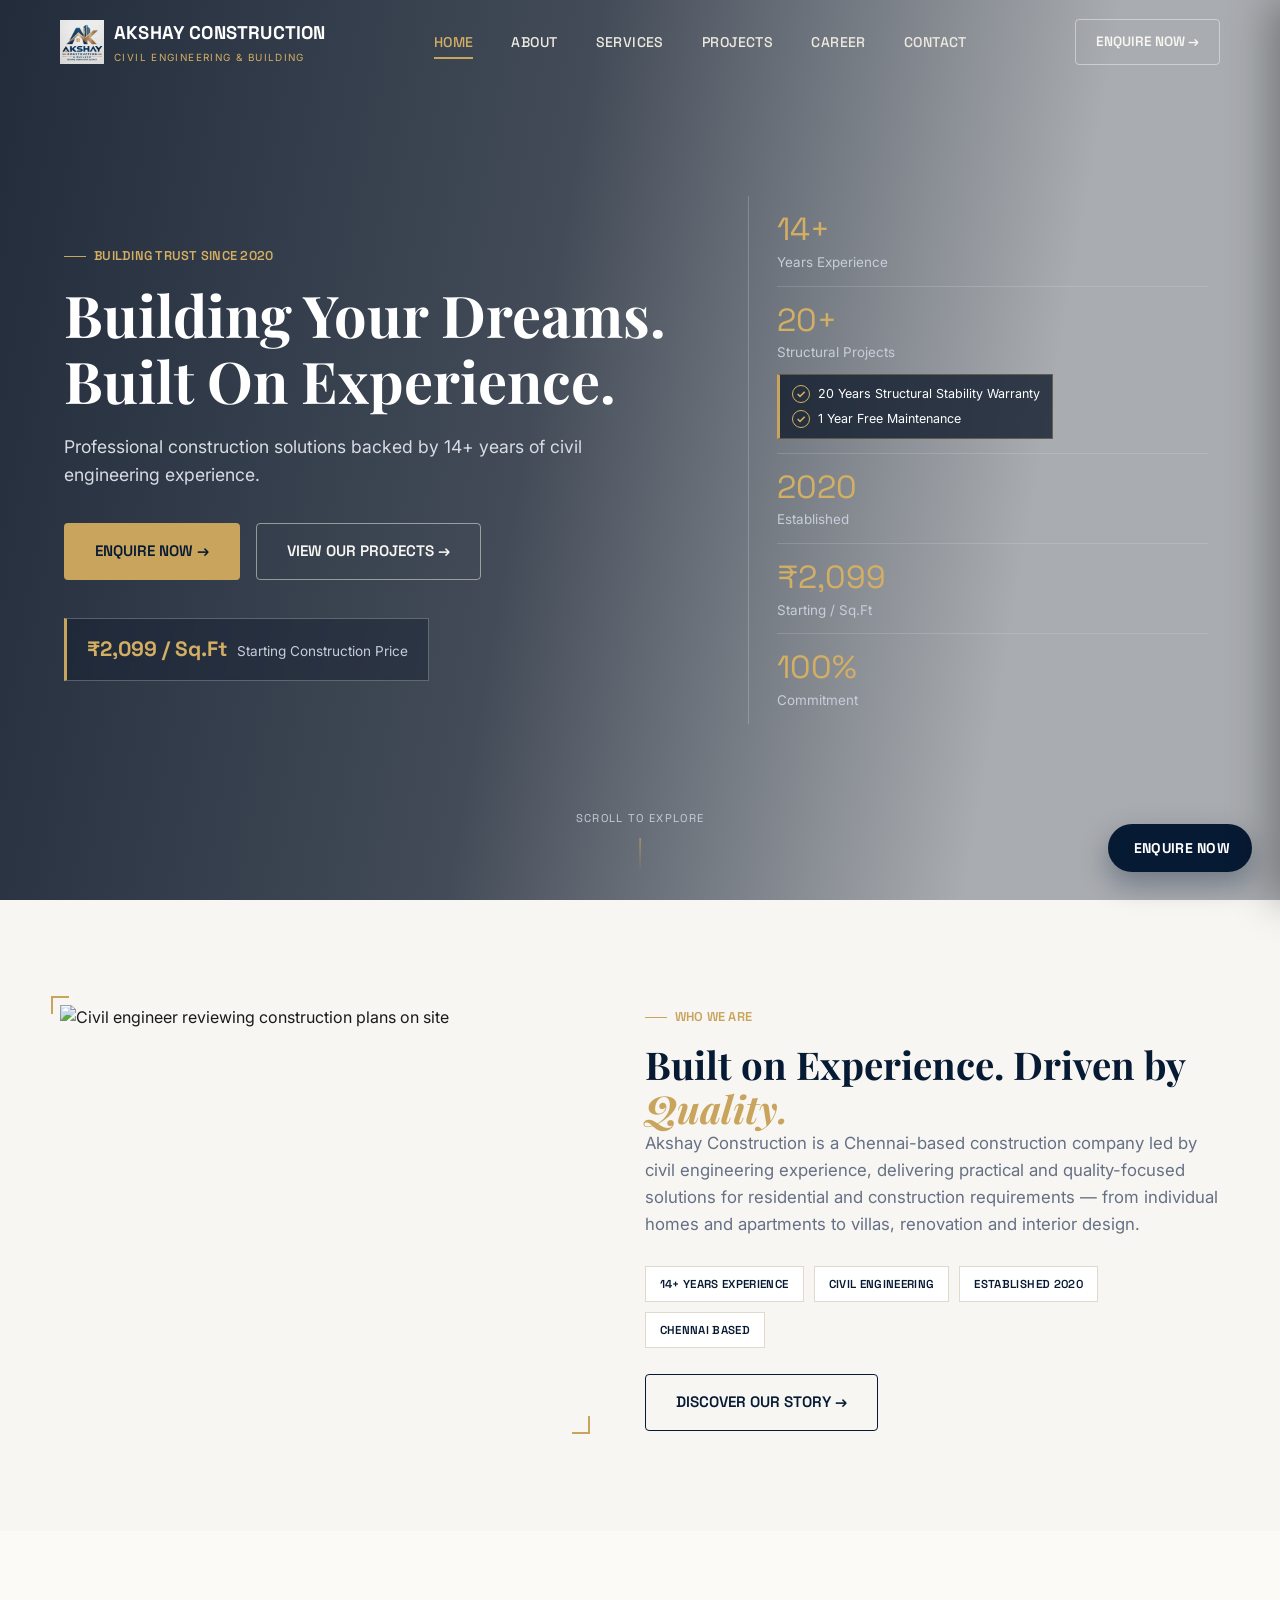
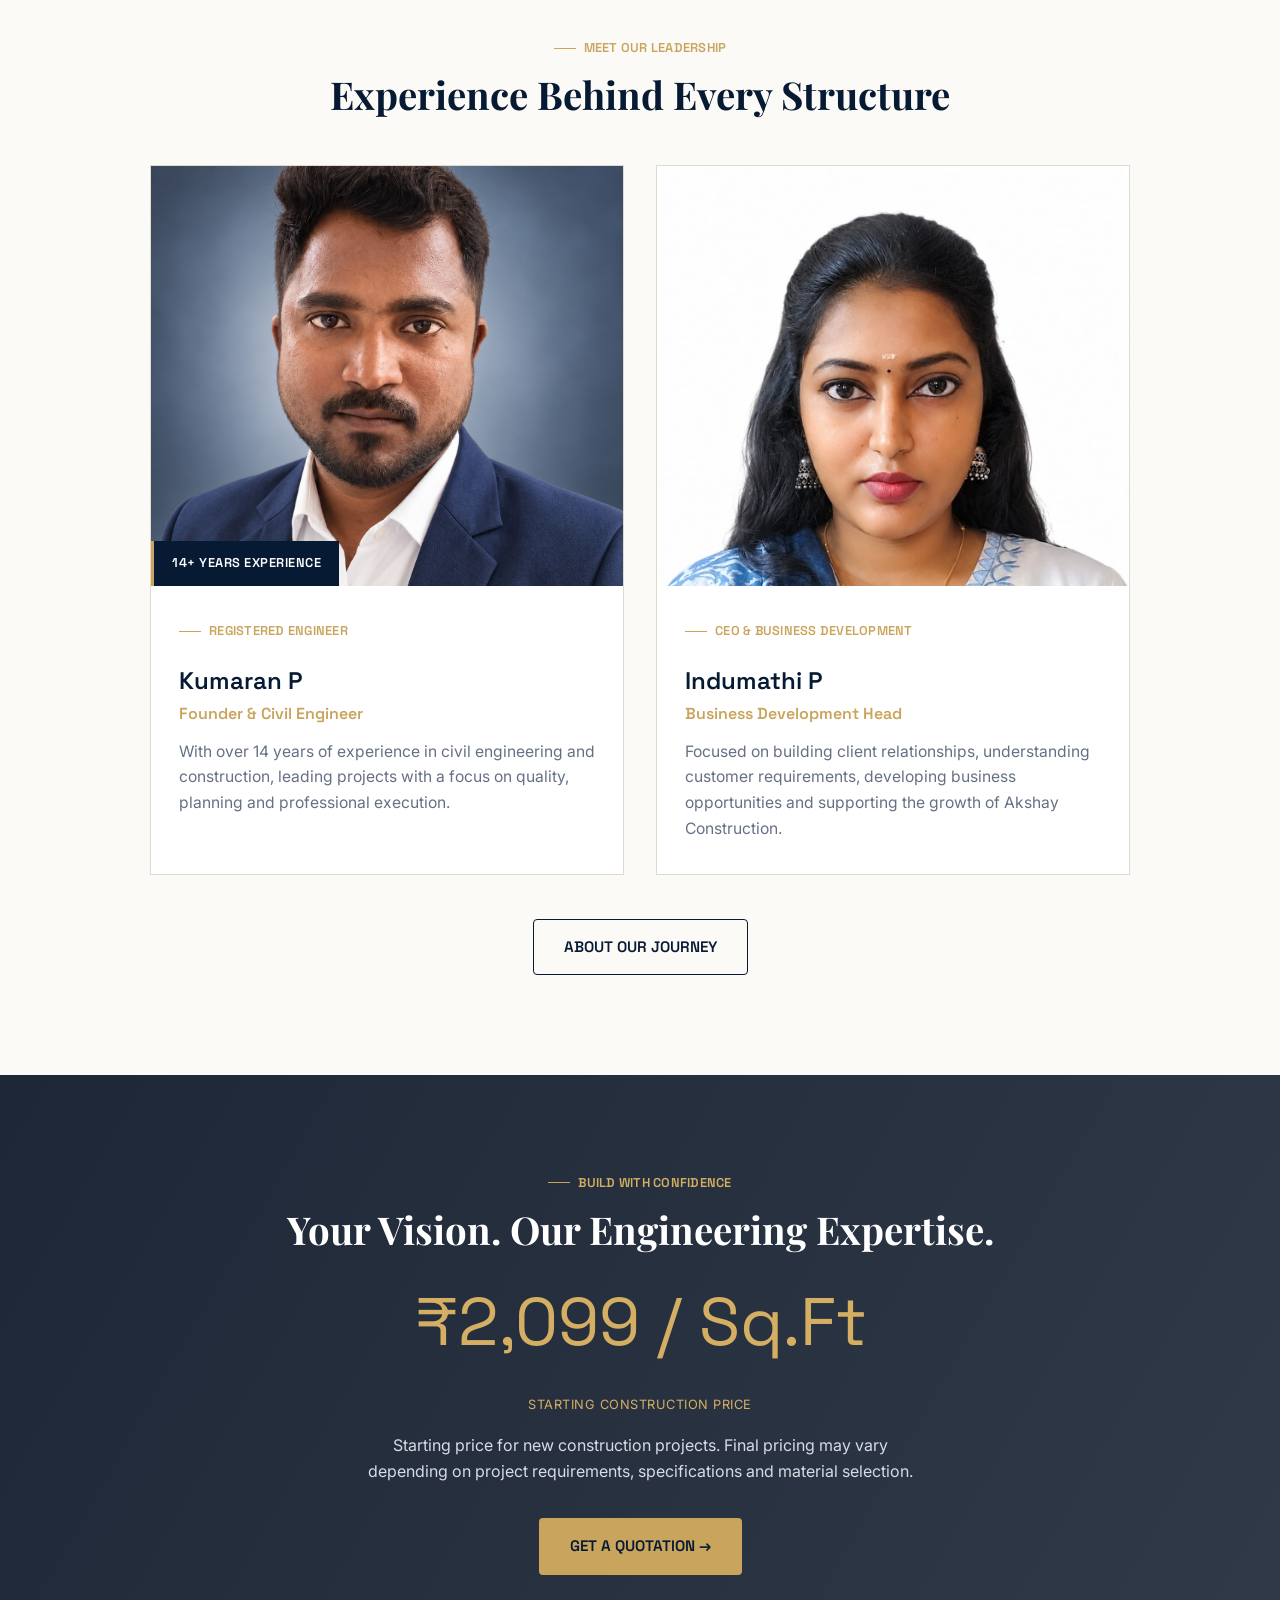
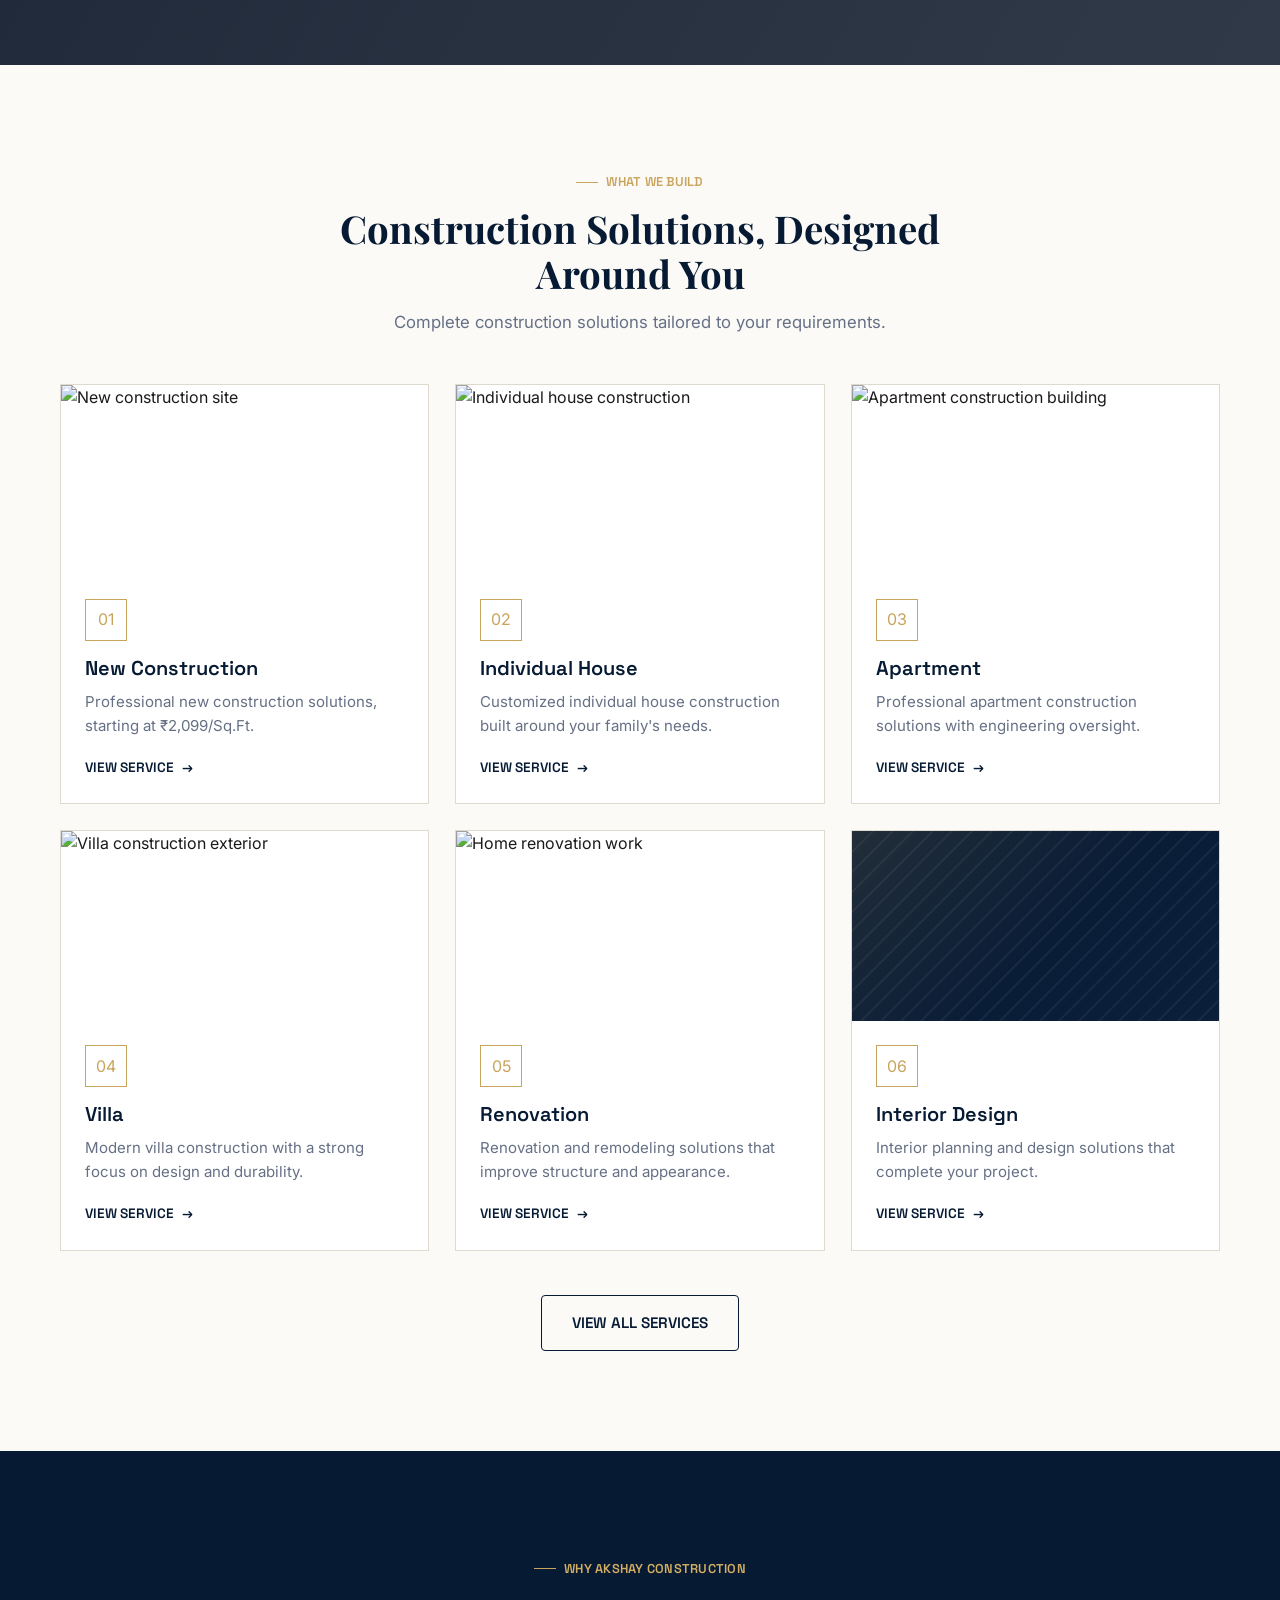
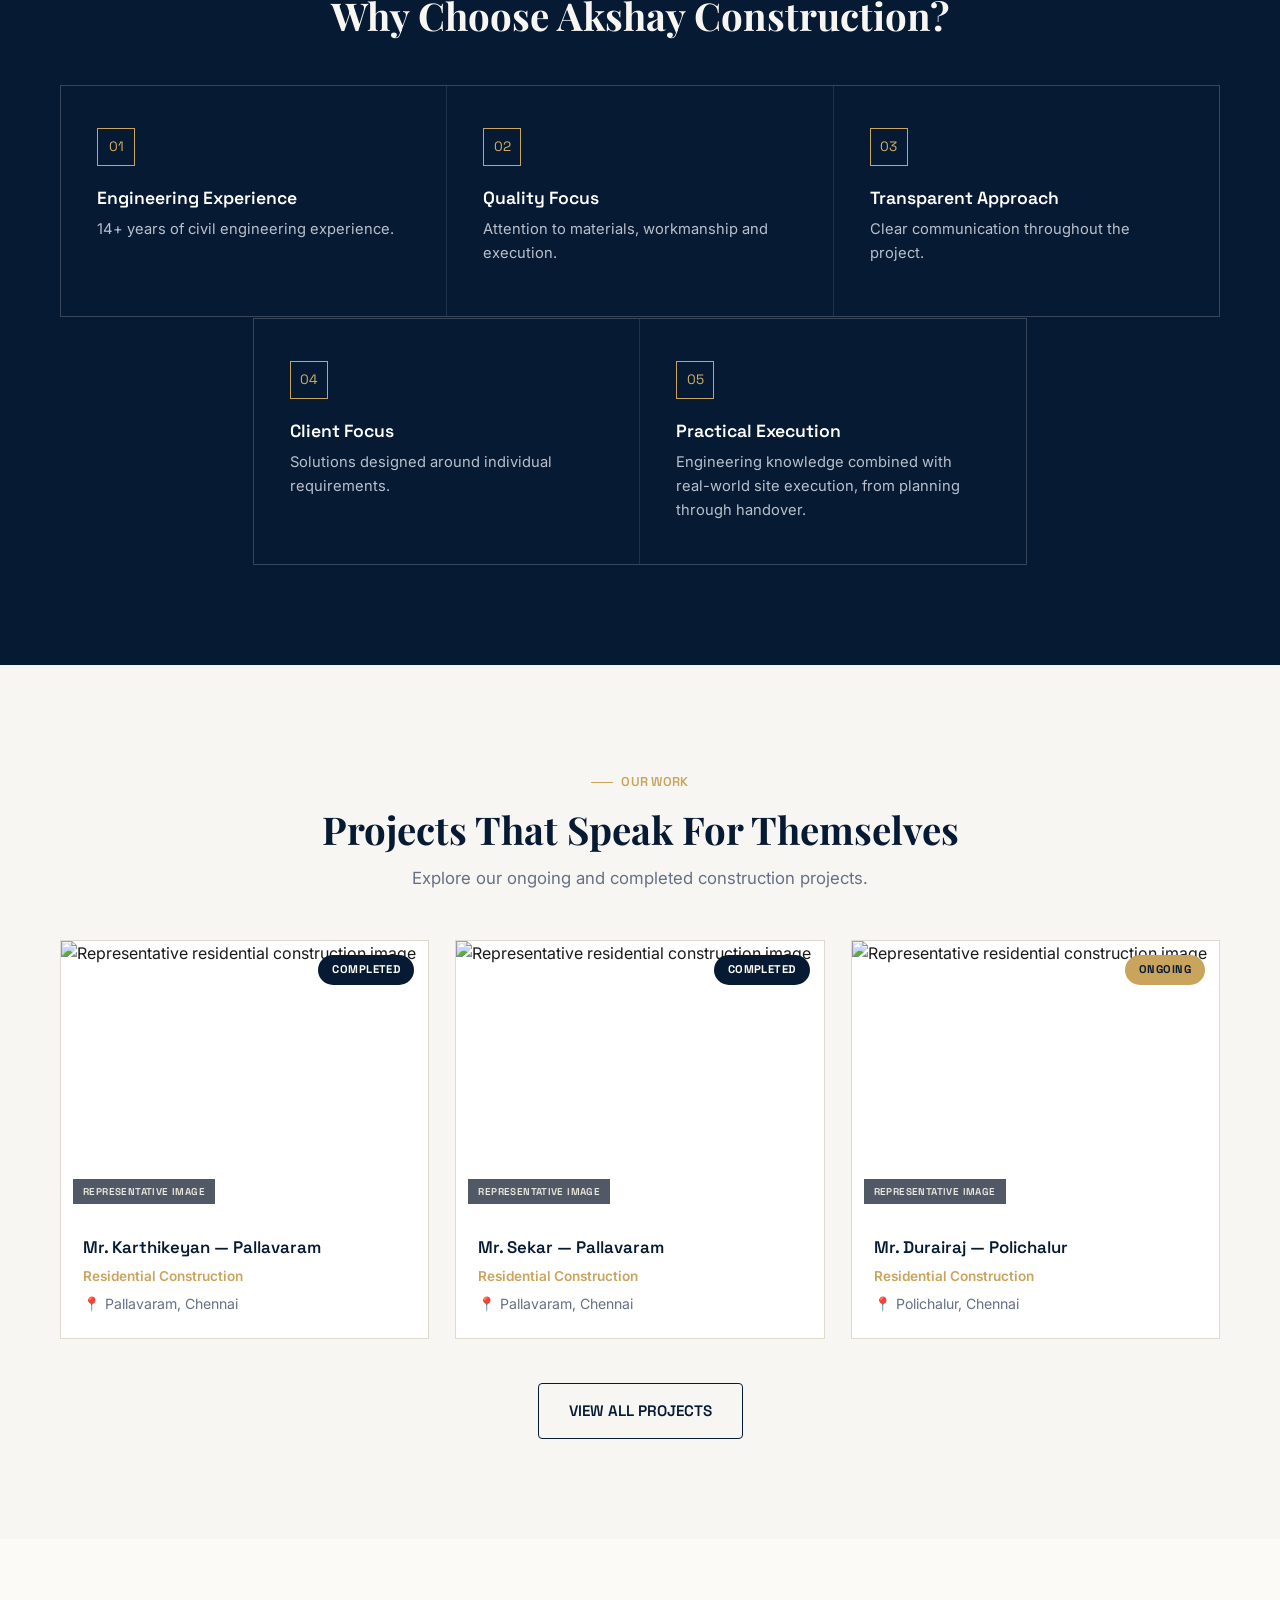
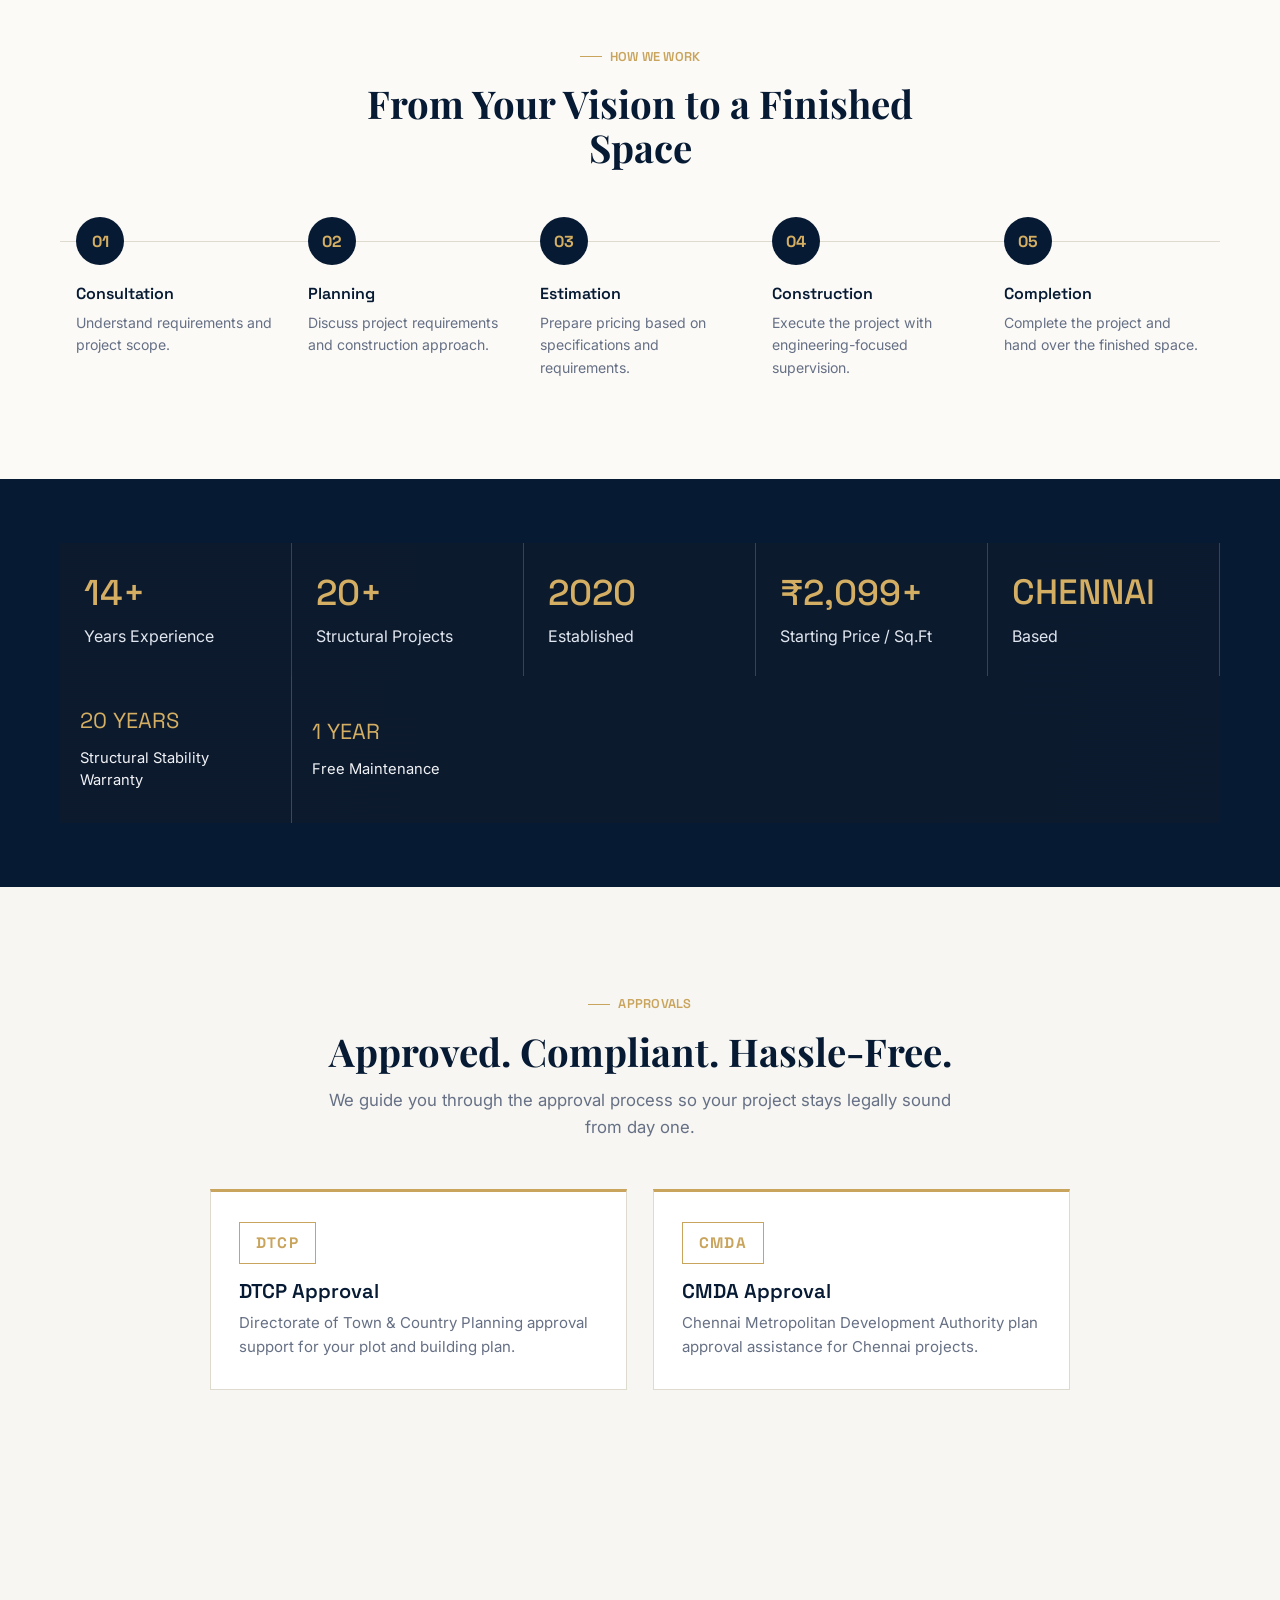
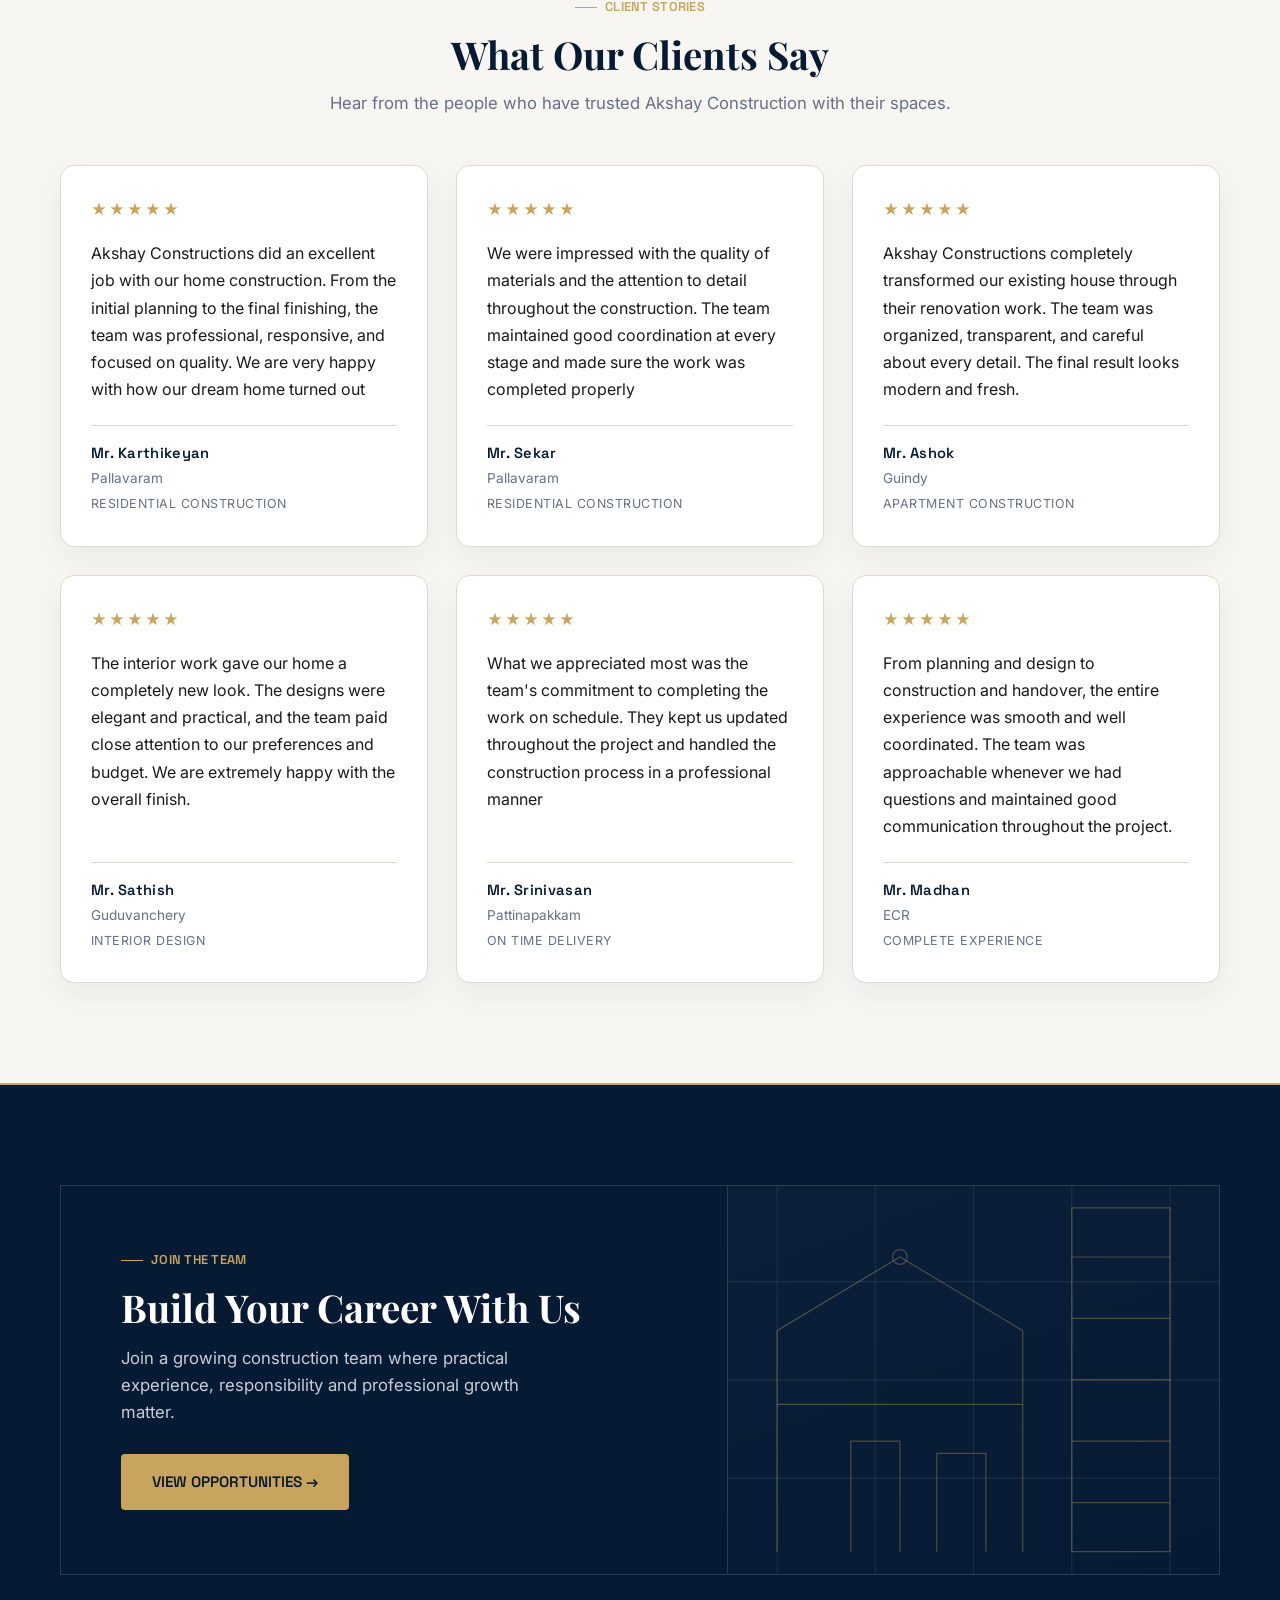
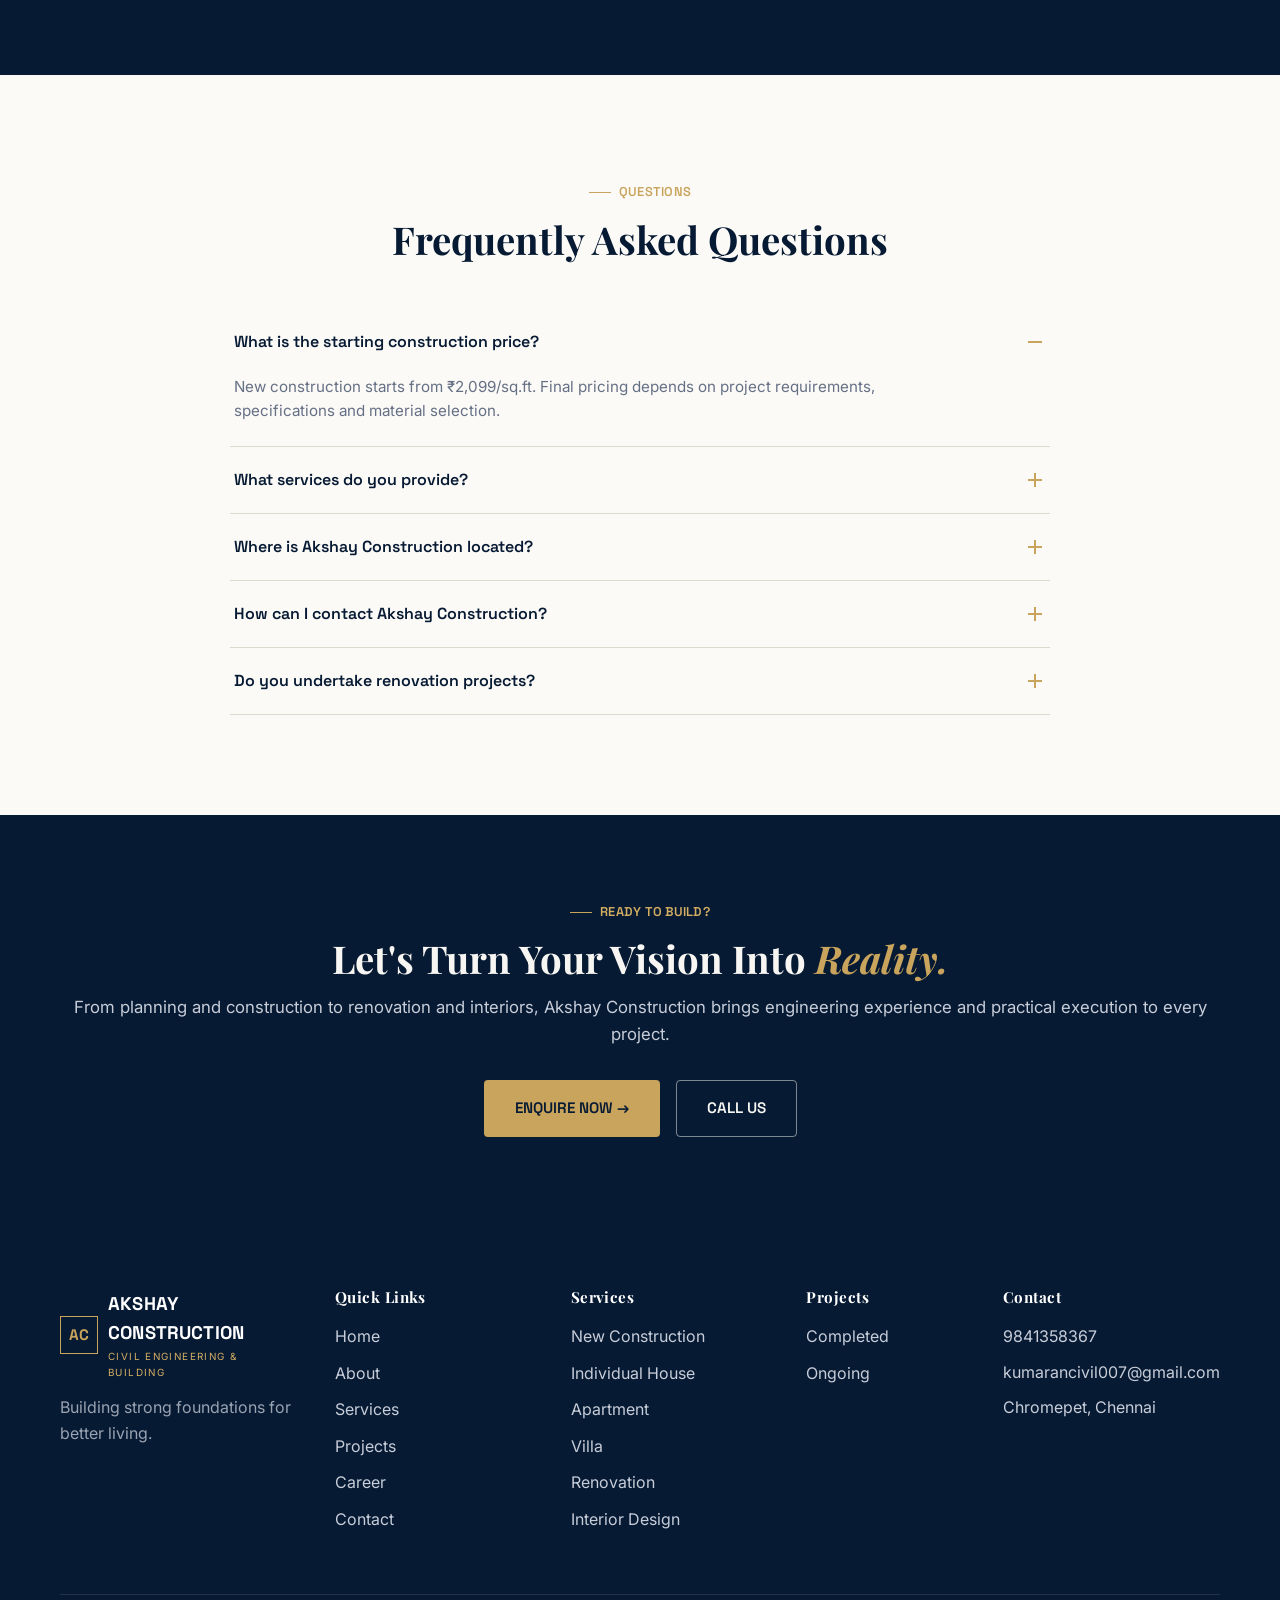
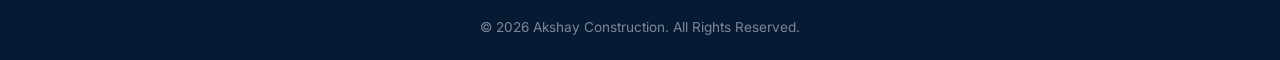
==== commit 79b194a6: "Update Akshay Construction website" ====
--- a/index.html
+++ b/index.html
@@ -112,14 +112,46 @@
         <span>Starting Construction Price</span>
       </div>
     </div>
-    <div class="hero-stats">
-      <div class="hero-stat"><span class="num">14+</span><span class="label">Years Experience</span></div>
-        <div class="hero-stat"><span class="num">20+</span><span class="label">Structural Projects</span></div>
-      <div class="hero-stat"><span class="num">2020</span><span class="label">Established</span></div>
-      <div class="hero-stat"><span class="num">₹2,099</span><span class="label">Starting / Sq.Ft</span></div>
-      <div class="hero-stat"><span class="num">100%</span><span class="label">Commitment</span></div>
     
-    </div>
+<div class="hero-stats">
+  <div class="hero-stat">
+    <span class="num">14+</span>
+    <span class="label">Years Experience</span>
+  </div>
+
+  <div class="hero-stat">
+    <span class="num">20+</span>
+    <span class="label">Structural Projects</span>
+
+    <div class="warranty-offers">
+      <div class="warranty-offer">
+        <span class="warranty-icon">✓</span>
+        <span>20 Years Structural Stability Warranty</span>
+      </div>
+
+      <div class="warranty-offer">
+        <span class="warranty-icon">✓</span>
+        <span>1 Year Free Maintenance</span>
+      </div>
+    </div>
+  </div>
+
+  <div class="hero-stat">
+    <span class="num">2020</span>
+    <span class="label">Established</span>
+  </div>
+
+  <div class="hero-stat">
+    <span class="num">₹2,099</span>
+    <span class="label">Starting / Sq.Ft</span>
+  </div>
+
+  <div class="hero-stat">
+    <span class="num">100%</span>
+    <span class="label">Commitment</span>
+  </div>
+</div>
+
   </div>
   <a href="#about-preview" class="scroll-cue" aria-label="Scroll to explore">
     <span>SCROLL TO EXPLORE</span>
@@ -372,7 +404,20 @@
       <div class="experience-item reveal"><span class="num" data-counter="2020">0</span><span class="label">Established</span></div>
       <div class="experience-item reveal"><span class="num" data-counter="₹2,099+">₹0</span><span class="label">Starting Price / Sq.Ft</span></div>
       <div class="experience-item reveal"><span class="num" style="font-size:clamp(1.6rem,3vw,2.2rem);">CHENNAI</span><span class="label">Based</span></div>
-    </div>
+    
+<div class="construction-stat">
+  <span class="stat-number">20 YEARS</span>
+  <span class="stat-label">Structural Stability Warranty</span>
+</div>
+
+<div class="construction-stat">
+  <span class="stat-number">1 YEAR</span>
+  <span class="stat-label">Free Maintenance</span>
+</div>
+
+    
+    </div>
+
   </div>
 </section>
 
--- a/css/home.css
+++ b/css/home.css
@@ -3,77 +3,285 @@
    ========================================================= */
 
 /* ---- Hero ---- */
-.hero{
-  position:relative;
-  min-height:100vh;
-  display:flex;
-  align-items:center;
+.hero {
+  position: relative;
+  min-height: 100vh;
+  display: flex;
+  align-items: center;
   background:
-    linear-gradient(100deg, rgba(15,26,43,0.92) 0%, rgba(15,26,43,0.78) 42%, rgba(15,26,43,0.35) 78%),
-    url('https://images.unsplash.com/photo-1541888946425-d81bb19240f5?q=80&w=1800&auto=format&fit=crop') center/cover no-repeat;
-  color:#fff;
-  padding-top:var(--nav-h);
-}
-.hero-grid{
-  display:grid;
-  grid-template-columns:1.15fr 0.85fr;
-  gap:40px;
-  align-items:end;
-  padding-bottom:64px;
-}
-
-.hero-copy{ max-width:640px; }
-.hero-copy h1{ color:#fff; margin-bottom:20px; }
-.hero-copy .lede{
-  font-size:1.1rem;
-  color:#D7DCE4;
-  max-width:520px;
-  margin-bottom:34px;
-}
-.hero .btn-row{ margin-bottom:38px; }
-
-.hero-price{
-  display:inline-flex;
-  align-items:baseline;
-  gap:10px;
-  padding:14px 20px;
-  border:1px solid rgba(255,255,255,0.25);
-  border-left:3px solid var(--gold);
-  background:rgba(15,26,43,0.4);
-  backdrop-filter:blur(2px);
-}
-.hero-price strong{
-  font-family:var(--font-head);
-  font-size:1.3rem;
-  color:var(--gold-light);
-}
-.hero-price span{ font-size:0.85rem; color:#C7CDD9; }
-
-.hero-stats{
-  display:flex;
-  flex-direction:column;
-  gap:0;
-  border-left:1px solid rgba(255,255,255,0.2);
-  padding-left:36px;
-}
-.hero-stat{
-  padding:18px 0;
-  border-bottom:1px solid rgba(255,255,255,0.14);
-}
-.hero-stat:last-child{ border-bottom:none; }
-.hero-stat .num{
-  font-family:var(--font-head);
-  font-size:2rem;
-  color:var(--gold-light);
-  display:block;
-}
-.hero-stat .label{ font-size:0.85rem; color:#C7CDD9; }
-
-@media (max-width: 900px){
-  .hero-grid{ grid-template-columns:1fr; }
-  .hero-stats{ border-left:none; padding-left:0; flex-direction:row; flex-wrap:wrap; gap:24px; }
-  .hero-stat{ border-bottom:none; padding:0; flex:1 1 160px; }
-}
+    linear-gradient(
+      100deg,
+      rgba(15, 26, 43, 0.92) 0%,
+      rgba(15, 26, 43, 0.78) 42%,
+      rgba(15, 26, 43, 0.35) 78%
+    ),
+    url("https://images.unsplash.com/photo-1541888946425-d81bb19240f5?q=80&w=1800&auto=format&fit=crop")
+    center / cover no-repeat;
+  color: #fff;
+  padding-top: var(--nav-h);
+  box-sizing: border-box;
+}
+
+.hero-grid {
+  display: grid;
+  grid-template-columns: minmax(0, 1.15fr) minmax(300px, 0.85fr);
+  gap: 40px;
+  align-items: center;
+  padding-bottom: 64px;
+  width: 100%;
+  box-sizing: border-box;
+}
+
+.hero-copy {
+  max-width: 640px;
+  min-width: 0;
+}
+
+.hero-copy h1 {
+  color: #fff;
+  margin-bottom: 20px;
+}
+
+.hero-copy .lede {
+  font-size: 1.1rem;
+  color: #D7DCE4;
+  max-width: 520px;
+  margin-bottom: 34px;
+}
+
+.hero .btn-row {
+  margin-bottom: 38px;
+}
+
+.hero-price {
+  display: inline-flex;
+  align-items: baseline;
+  flex-wrap: wrap;
+  gap: 10px;
+  padding: 14px 20px;
+  border: 1px solid rgba(255, 255, 255, 0.25);
+  border-left: 3px solid var(--gold);
+  background: rgba(15, 26, 43, 0.4);
+  backdrop-filter: blur(2px);
+  max-width: 100%;
+  box-sizing: border-box;
+}
+
+.hero-price strong {
+  font-family: var(--font-head);
+  font-size: 1.3rem;
+  color: var(--gold-light);
+}
+
+.hero-price span {
+  font-size: 0.85rem;
+  color: #C7CDD9;
+}
+
+.hero-stats {
+  display: flex;
+  flex-direction: column;
+  gap: 0;
+  width: 100%;
+  max-width: 460px;
+  min-width: 0;
+  border-left: 1px solid rgba(255, 255, 255, 0.2);
+  padding-left: 28px;
+  box-sizing: border-box;
+}
+
+.hero-stat {
+  min-width: 0;
+  padding: 14px 0;
+  border-bottom: 1px solid rgba(255, 255, 255, 0.14);
+  box-sizing: border-box;
+}
+
+.hero-stat:last-child {
+  border-bottom: none;
+}
+
+.hero-stat .num {
+  display: block;
+  font-family: var(--font-head);
+  font-size: 2rem;
+  line-height: 1.2;
+  color: var(--gold-light);
+  margin-bottom: 4px;
+}
+
+.hero-stat .label {
+  display: block;
+  font-size: 0.84rem;
+  line-height: 1.4;
+  color: #C7CDD9;
+}
+
+/* Warranty offers directly below Structural Projects */
+.hero-stat .warranty-offers {
+  display: flex;
+  flex-direction: column;
+  gap: 7px;
+  width: fit-content;
+  max-width: 100%;
+  margin-top: 12px;
+  padding: 10px 12px;
+  border: 1px solid rgba(201, 164, 92, 0.35);
+  border-left: 3px solid var(--gold);
+  background: rgba(15, 26, 43, 0.78);
+  box-sizing: border-box;
+}
+
+.hero-stat .warranty-offer {
+  display: flex;
+  align-items: flex-start;
+  gap: 8px;
+  min-width: 0;
+  color: #fff;
+  font-size: 0.78rem;
+  line-height: 1.45;
+  white-space: normal;
+  overflow-wrap: anywhere;
+}
+
+.hero-stat .warranty-offer > span:last-child {
+  flex: 1;
+  min-width: 0;
+}
+
+.hero-stat .warranty-icon {
+  display: inline-flex;
+  flex: 0 0 18px;
+  align-items: center;
+  justify-content: center;
+  width: 18px;
+  height: 18px;
+  border: 1px solid var(--gold-light);
+  border-radius: 50%;
+  color: var(--gold-light);
+  font-size: 0.7rem;
+  font-weight: 700;
+}
+
+/* Optional image badge, if used in the HTML */
+.hero-warranty {
+  position: absolute;
+  top: calc(var(--nav-h) + 24px);
+  right: 5%;
+  width: clamp(120px, 18vw, 220px);
+  z-index: 2;
+}
+
+.hero-warranty img {
+  display: block;
+  width: 100%;
+  height: auto;
+  object-fit: contain;
+}
+
+@media (max-width: 1100px) {
+  .hero-grid {
+    grid-template-columns: minmax(0, 1fr) minmax(260px, 0.85fr);
+    gap: 28px;
+  }
+
+  .hero-stats {
+    padding-left: 22px;
+  }
+}
+
+@media (max-width: 900px) {
+  .hero {
+    min-height: auto;
+    padding-top: var(--nav-h);
+  }
+
+  .hero-grid {
+    grid-template-columns: minmax(0, 1fr);
+    gap: 28px;
+    align-items: start;
+    padding-bottom: 48px;
+  }
+
+  .hero-copy {
+    max-width: 700px;
+  }
+
+  .hero-stats {
+    max-width: 100%;
+    border-left: none;
+    padding-left: 0;
+  }
+
+  .hero-stat {
+    padding: 14px 0;
+  }
+
+  .hero-stat .warranty-offers {
+    width: fit-content;
+    max-width: 100%;
+  }
+}
+
+@media (max-width: 600px) {
+  .hero-grid {
+    gap: 22px;
+    padding-bottom: 36px;
+  }
+
+  .hero-copy h1 {
+    font-size: clamp(2rem, 8vw, 3rem);
+  }
+
+  .hero-copy .lede {
+    font-size: 1rem;
+    margin-bottom: 24px;
+  }
+
+  .hero .btn-row {
+    flex-wrap: wrap;
+    gap: 12px;
+    margin-bottom: 24px;
+  }
+
+  .hero-price {
+    gap: 6px 10px;
+    padding: 12px 14px;
+  }
+
+  .hero-stats {
+    max-width: 100%;
+    padding: 0;
+  }
+
+  .hero-stat {
+    padding: 12px 0;
+  }
+
+  .hero-stat .num {
+    font-size: 1.8rem;
+  }
+
+  .hero-stat .warranty-offers {
+    width: 100%;
+    padding: 10px 12px;
+  }
+
+  .hero-stat .warranty-offer {
+    font-size: 0.78rem;
+  }
+
+  .hero-warranty {
+    top: calc(var(--nav-h) + 12px);
+    right: 16px;
+    width: 105px;
+  }
+
+  .hero-copy {
+    padding-top: 0;
+  }
+}
+
 
 /* ---- About preview ---- */
 .about-preview{
@@ -212,42 +420,93 @@
 }
 
 /* ---- Stat cards (compact) ---- */
-.experience-strip{
-  display:grid;
-  grid-template-columns:repeat(5, 1fr);
-  gap:16px;
-  border:none;
-}
-.experience-item{
-  background:rgba(255,255,255,0.05);
-  border:1px solid rgba(255,255,255,0.1);
-  border-top:3px solid var(--gold);
-  border-radius:14px;
-  padding:20px 18px;
-  text-align:left;
-}
-.experience-item .num{
-  display:block;
-  font-family:var(--font-head);
-  font-weight:700;
-  font-size:clamp(1.5rem,2.4vw,2rem);
-  color:#fff;
-  margin-bottom:6px;
-  line-height:1.1;
-}
-.experience-item .label{
-  color:#B9C0CC;
-  font-size:0.85rem;
-  line-height:1.35;
-}
-
-@media (max-width: 1024px){
-  .experience-strip{ grid-template-columns:repeat(3, 1fr); }
-}
-@media (max-width: 600px){
-  .experience-strip{ grid-template-columns:repeat(2, 1fr); gap:12px; }
-  .experience-item{ padding:16px 14px; }
-}
+
+/* ---- Statistics section: construction background ---- */
+.experience-strip {
+  display: grid;
+  grid-template-columns: repeat(5, minmax(0, 1fr));
+  gap: 0;
+  border: none;
+  position: relative;
+  isolation: isolate;
+}
+
+.experience-strip::before {
+  content: "";
+  position: absolute;
+  inset: 0;
+  background:
+    linear-gradient(
+      100deg,
+      rgba(15, 26, 43, 0.72),
+      rgba(15, 26, 43, 0.58)
+    ),
+    url("https://images.unsplash.com/photo-1541976590-713941681591?q=80&w=1800&auto=format&fit=crop")
+    center / cover no-repeat;
+  z-index: -1;
+}
+
+.experience-item {
+  background: transparent;
+  border: none;
+  border-right: 1px solid rgba(255, 255, 255, 0.18);
+  border-top: none;
+  border-radius: 0;
+  padding: 28px 24px;
+  text-align: left;
+}
+
+.experience-item:last-child {
+  border-right: none;
+}
+
+.experience-item .num {
+  display: block;
+  font-family: var(--font-head);
+  font-weight: 500;
+  font-size: clamp(1.8rem, 2.8vw, 2.5rem);
+  color: var(--gold-light);
+  margin-bottom: 10px;
+  line-height: 1.2;
+}
+
+.experience-item .label {
+  display: block;
+  color: #e0e6ef;
+  font-size: 1rem;
+  line-height: 1.5;
+}
+
+@media (max-width: 1024px) {
+  .experience-strip {
+    grid-template-columns: repeat(3, minmax(0, 1fr));
+  }
+
+  .experience-item:nth-child(3) {
+    border-right: none;
+  }
+}
+
+@media (max-width: 600px) {
+  .experience-strip {
+    grid-template-columns: repeat(2, minmax(0, 1fr));
+  }
+
+  .experience-item {
+    padding: 22px 16px;
+    border-right: 1px solid rgba(255, 255, 255, 0.18);
+    border-bottom: 1px solid rgba(255, 255, 255, 0.18);
+  }
+
+  .experience-item:nth-child(2n) {
+    border-right: none;
+  }
+
+  .experience-item:nth-last-child(-n + 2) {
+    border-bottom: none;
+  }
+}
+
 /* ---- Leadership ---- */
 .leaders-grid{
   display:grid;
@@ -343,4 +602,161 @@
 
 @media (max-width: 700px){
   .approvals-grid{ grid-template-columns:1fr; }
-}+}
+
+
+/* =========================================================
+   CONSTRUCTION STATISTICS STRIP
+   Includes experience, projects, establishment, price,
+   location, warranty and free maintenance.
+   ========================================================= */
+
+.construction-stats-section {
+  background: #071a33;
+  padding: 64px 0;
+}
+
+.construction-stats {
+  display: grid;
+  grid-template-columns: repeat(7, minmax(0, 1fr));
+  position: relative;
+  isolation: isolate;
+  overflow: hidden;
+  background:
+    linear-gradient(
+      rgba(9, 25, 46, 0.78),
+      rgba(9, 25, 46, 0.82)
+    ),
+    url("https://images.unsplash.com/photo-1486406146926-c627a92ad1ab?q=80&w=1800&auto=format&fit=crop")
+      center / cover no-repeat;
+}
+
+.construction-stat {
+  display: flex;
+  flex-direction: column;
+  justify-content: center;
+  gap: 14px;
+  min-width: 0;
+  padding: 32px 20px;
+  border-right: 1px solid rgba(255, 255, 255, 0.2);
+  box-sizing: border-box;
+}
+
+.construction-stat:last-child {
+  border-right: none;
+}
+
+.construction-stat .stat-number {
+  display: block;
+  color: var(--gold-light);
+  font-family: var(--font-head);
+  font-size: clamp(1.15rem, 1.7vw, 2.2rem);
+  line-height: 1.2;
+  overflow-wrap: anywhere;
+}
+
+.construction-stat .stat-label {
+  display: block;
+  color: #f0f2f6;
+  font-size: 0.92rem;
+  line-height: 1.45;
+  overflow-wrap: anywhere;
+}
+
+/* Tablet: three columns */
+@media (max-width: 1200px) {
+  .construction-stats {
+    grid-template-columns: repeat(3, minmax(0, 1fr));
+  }
+
+  .construction-stat {
+    padding: 28px 20px;
+    border-bottom: 1px solid rgba(255, 255, 255, 0.2);
+  }
+
+  .construction-stat:nth-child(3n) {
+    border-right: none;
+  }
+
+  .construction-stat:nth-last-child(-n + 1) {
+    border-bottom: none;
+  }
+}
+
+/* Mobile: two columns */
+@media (max-width: 600px) {
+  .construction-stats-section {
+    padding: 36px 0;
+  }
+
+  .construction-stats {
+    grid-template-columns: repeat(2, minmax(0, 1fr));
+  }
+
+  .construction-stat {
+    padding: 22px 14px;
+    gap: 10px;
+    border-right: 1px solid rgba(255, 255, 255, 0.2);
+    border-bottom: 1px solid rgba(255, 255, 255, 0.2);
+  }
+
+  .construction-stat:nth-child(3n) {
+    border-right: 1px solid rgba(255, 255, 255, 0.2);
+  }
+
+  .construction-stat:nth-child(2n) {
+    border-right: none;
+  }
+
+  .construction-stat:last-child {
+    border-right: none;
+  }
+
+  .construction-stat .stat-number {
+    font-size: clamp(1.2rem, 5.5vw, 1.8rem);
+  }
+
+  .construction-stat .stat-label {
+    font-size: 0.82rem;
+  }
+}
+
+
+/* Fix full-width hero content alignment */
+.hero > .container.hero-grid {
+  width: 100%;
+  max-width: 1600px;
+  margin-inline: auto;
+  padding-left: clamp(24px, 5vw, 80px);
+  padding-right: clamp(24px, 5vw, 80px);
+  box-sizing: border-box;
+}
+
+.hero-copy {
+  width: 100%;
+  max-width: 640px;
+  min-width: 0;
+}
+
+.hero-grid {
+  grid-template-columns: minmax(0, 1.15fr) minmax(0, 0.85fr);
+  gap: clamp(28px, 4vw, 64px);
+}
+
+@media (max-width: 900px) {
+  .hero > .container.hero-grid {
+    padding-left: 28px;
+    padding-right: 28px;
+  }
+
+  .hero-grid {
+    grid-template-columns: minmax(0, 1fr);
+  }
+}
+
+@media (max-width: 600px) {
+  .hero > .container.hero-grid {
+    padding-left: 20px;
+    padding-right: 20px;
+  }
+}
